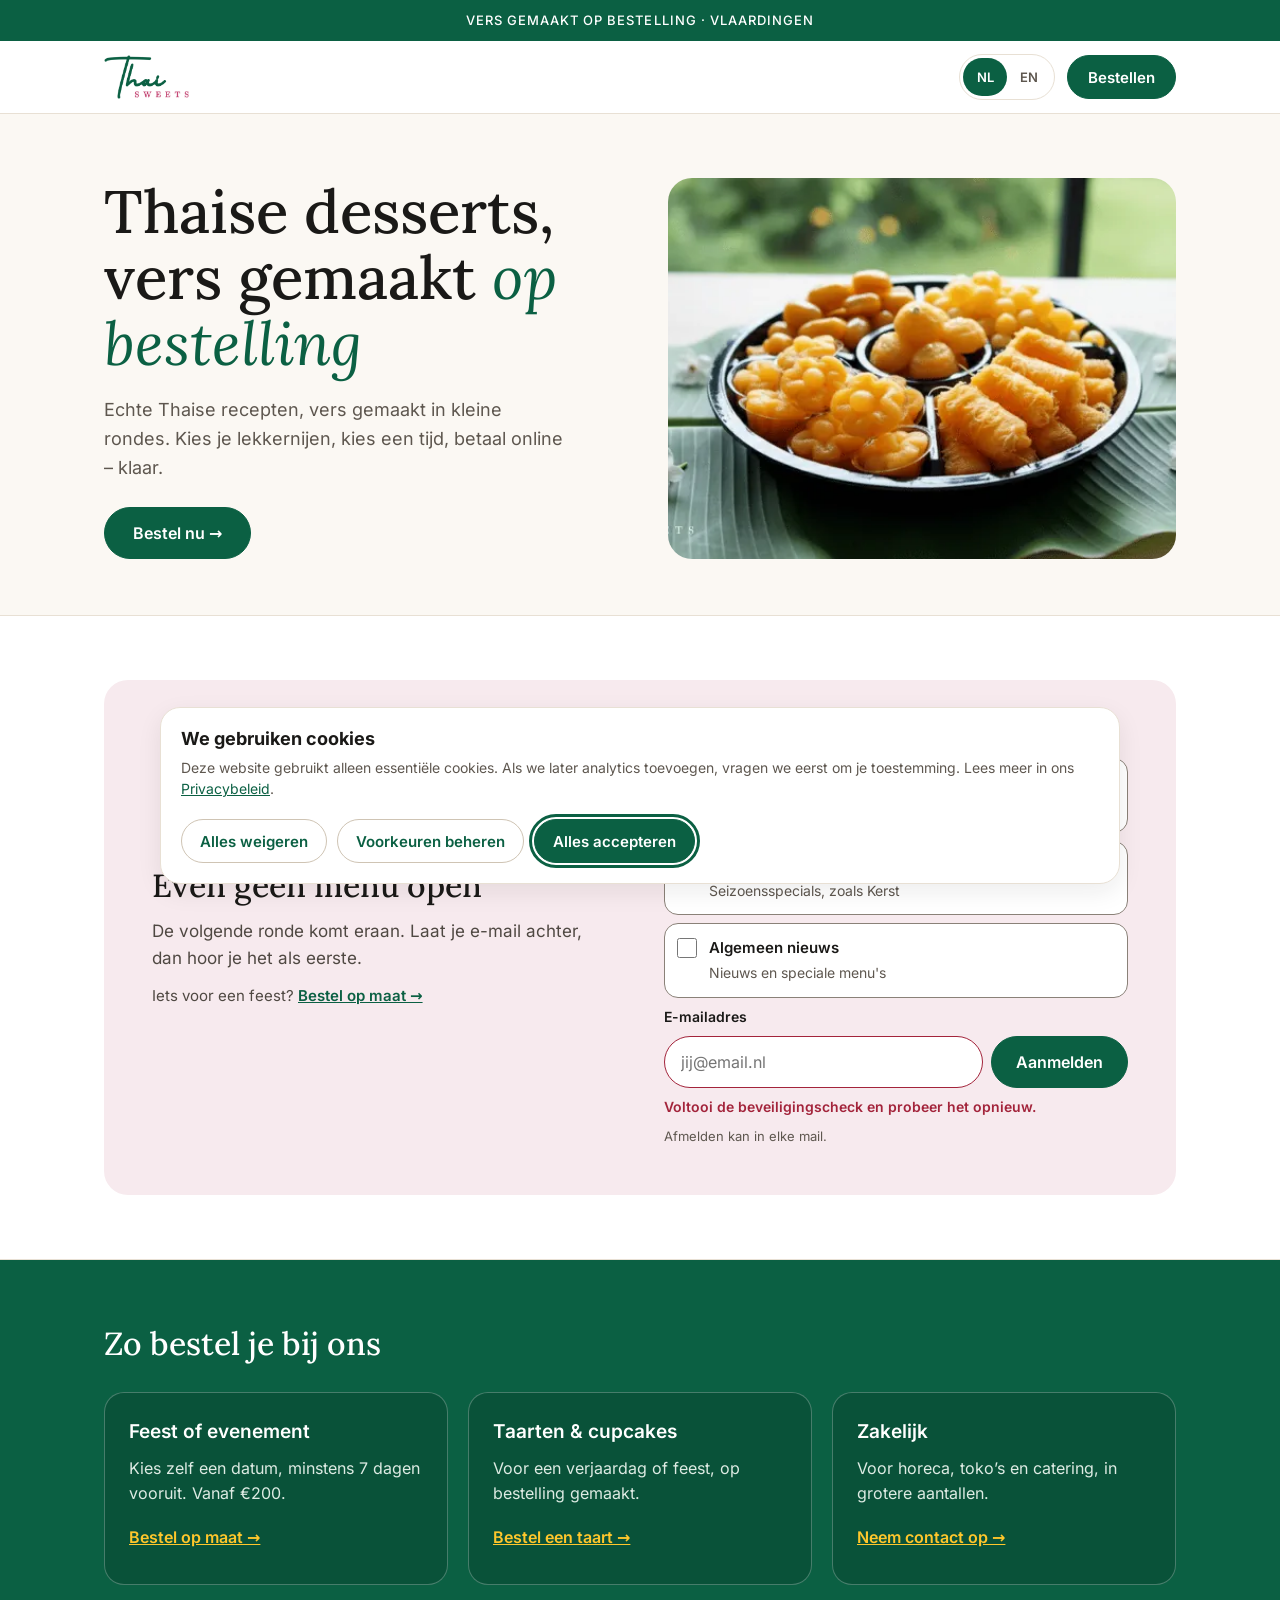
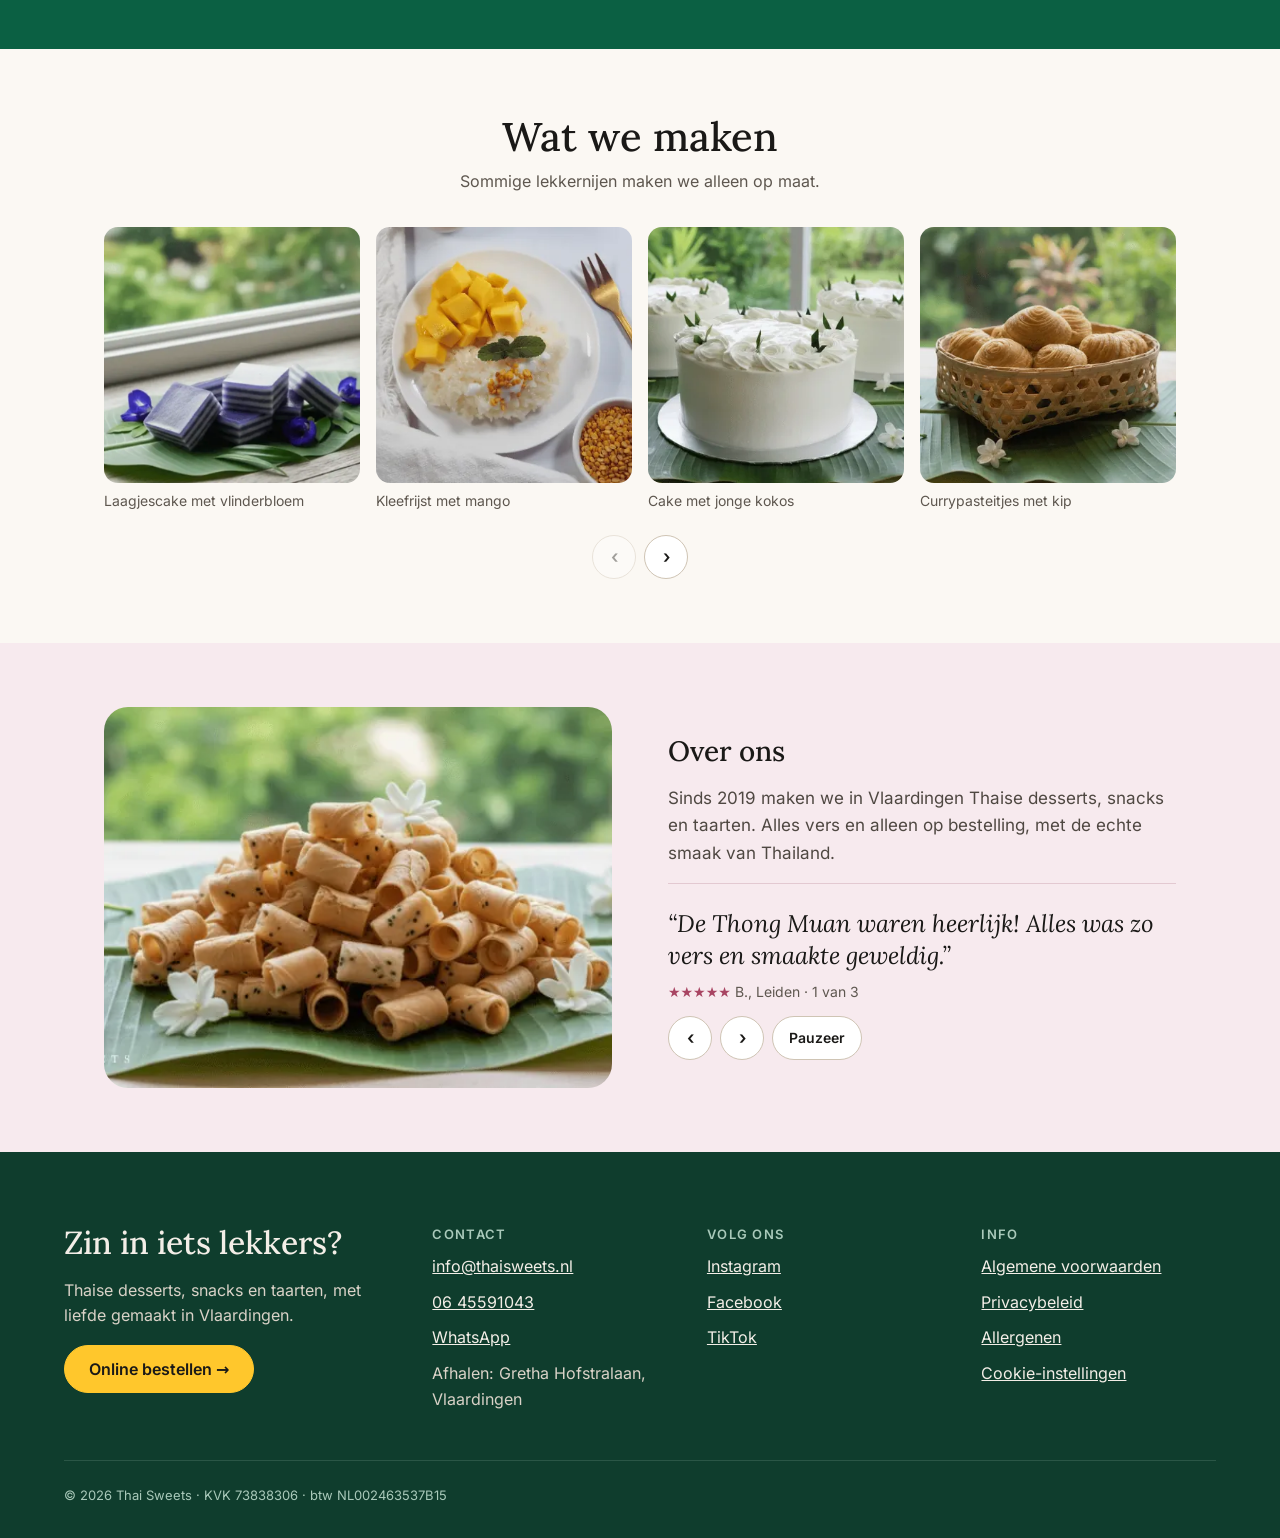
==== index.html @ 3b3cb69f "Notify sign-up per menu type: three checkboxes in dialog and empty box, send "types" Dialog title "W" ====
<!DOCTYPE html>
<html lang="nl">
<head>
  <meta charset="utf-8">
  <meta name="viewport" content="width=device-width, initial-scale=1">
  <title>Thai Sweets | Thaise desserts vers op bestelling in Vlaardingen</title>
  <meta name="description" content="Echte Thaise desserts, snacks en taarten, vers gemaakt in kleine rondes in Vlaardingen. Kies je lekkernijen, kies een tijd en betaal online.">
  <meta name="color-scheme" content="light">
  <link rel="canonical" href="https://www.thaisweets.nl/">
  <meta property="og:title" content="Thai Sweets | Thaise desserts vers op bestelling in Vlaardingen">
  <meta property="og:description" content="Echte Thaise desserts, snacks en taarten, vers gemaakt in kleine rondes in Vlaardingen. Kies je lekkernijen, kies een tijd en betaal online.">
  <meta property="og:image" content="https://www.thaisweets.nl/images/menu/golden-auspicious-set.webp">
  <meta property="og:type" content="website">
  <meta property="og:url" content="https://www.thaisweets.nl/">
  <link rel="icon" href="favicon.ico?v=6" sizes="any">
  <link rel="icon" href="favicon-16.png?v=6" type="image/png" sizes="16x16">
  <link rel="icon" href="favicon-32.png?v=6" type="image/png" sizes="32x32">
  <link rel="icon" href="favicon-48.png?v=6" type="image/png" sizes="48x48">
  <link rel="apple-touch-icon" href="apple-touch-icon.png?v=6" sizes="180x180">
  <meta name="theme-color" content="#FFFFFF">
  <link rel="preload" as="image" href="images/menu/golden-auspicious-set-360.webp" imagesrcset="images/menu/golden-auspicious-set-360.webp 360w, images/menu/golden-auspicious-set-480.webp 480w, images/menu/golden-auspicious-set.webp 640w" imagesizes="(max-width: 860px) 100vw, 536px" fetchpriority="high">
  <link rel="preload" as="font" href="fonts/Lora-normal-latin.woff2" type="font/woff2" crossorigin>
  <link rel="preload" as="font" href="fonts/Inter-latin.woff2" type="font/woff2" crossorigin>
  <link rel="stylesheet" href="css/fonts.css">
  <link rel="stylesheet" href="css/home.css">
  <script>
    (function () {
      document.documentElement.classList.add('js');
      try {
        var L = localStorage.getItem('thaisweets_lang');
        document.documentElement.lang = (L === 'nl' || L === 'en') ? L : 'nl';
      } catch (e0) { document.documentElement.lang = 'nl'; }
    })();
  </script>
</head>
<body data-page="home">
  <a class="skip-link" href="#main" data-i18n="a11y.skip">Naar de inhoud</a>

  <!-- News bar: automatic from the rounds API (js/open-menus.js); fallback text = home2.news in js/i18n/home.js -->
  <div class="news" role="region" aria-label="Nieuws" data-i18n="home2.newsLabel" data-i18n-attr="aria-label"><span data-news>Vers gemaakt op bestelling · Vlaardingen</span></div>

  <header class="site-header">
    <div class="site-header__inner">
      <a class="logo" href="#top" aria-label="Thai Sweets, naar boven" data-i18n="home2.homeLabel" data-i18n-attr="aria-label">
        <img src="images/logo/logo-horizontal.png" width="1086" height="559" alt="Thai Sweets">
      </a>
      <div class="header-actions">
        <div class="lang-switch" role="group" aria-label="Taal">
          <button type="button" data-lang="nl" aria-label="NL, Nederlands" aria-pressed="true">NL</button>
          <button type="button" data-lang="en" aria-label="EN, English" aria-pressed="false">EN</button>
        </div>
        <a class="btn btn--sm" href="https://order.thaisweets.nl/nl" data-order-path="/" data-i18n="home2.order">Bestellen</a>
      </div>
    </div>
  </header>

  <main id="main">
    <section id="top" class="hero-wrap">
      <div class="hero">
        <div class="hero__text">
          <h1 data-i18n="home2.heroTitle" data-i18n-attr="html">Thaise desserts, vers gemaakt <span class="accent">op bestelling</span></h1>
          <p data-i18n="home2.heroText">Echte Thaise recepten, vers gemaakt in kleine rondes. Kies je lekkernijen, kies een tijd, betaal online – klaar.</p>
          <a class="btn" href="https://order.thaisweets.nl/nl" data-order-path="/" data-i18n="home2.heroCta">Bestel nu →</a>
        </div>
        <img class="hero__img" src="images/menu/golden-auspicious-set.webp" srcset="images/menu/golden-auspicious-set-360.webp 360w, images/menu/golden-auspicious-set-480.webp 480w, images/menu/golden-auspicious-set.webp 640w" sizes="(max-width: 860px) 100vw, 536px" width="640" height="360" fetchpriority="high" alt="Gouden geluksset met vijf Thaise desserts" data-i18n="home2.heroAlt" data-i18n-attr="alt">
      </div>
    </section>

    <section id="bestellen" class="section rounds" aria-labelledby="open-title">
      <h2 class="section-title" id="open-title" data-i18n="home2.openTitle">Nu te bestellen</h2>
      <div class="rounds-grid" data-open-menus-grid aria-busy="true"></div>
      <p class="visually-hidden" role="status" aria-live="polite" data-notify-live></p>
      <p class="visually-hidden" role="status" data-open-menus-status></p>
    </section>

    <section class="section band--green" aria-labelledby="ways-title">
      <div style="max-width:1120px;margin:0 auto">
        <h2 class="section-title" id="ways-title" data-i18n="home2.waysTitle">Zo bestel je bij ons</h2>
        <div class="ways">
          <div class="way">
            <h3 data-i18n="home2.way1Title">Feest of evenement</h3>
            <p data-i18n="home2.way1Text">Kies zelf een datum, minstens 7 dagen vooruit. Vanaf €200.</p>
            <a href="https://order.thaisweets.nl/nl" data-order-path="/" data-i18n="home2.way1Cta">Bestel op maat →</a>
          </div>
          <div class="way">
            <h3 data-i18n="home2.way2Title">Taarten &amp; cupcakes</h3>
            <p data-i18n="home2.way2Text">Voor een verjaardag of feest, op bestelling gemaakt.</p>
            <a href="https://order.thaisweets.nl/nl" data-order-path="/" data-i18n="home2.way2Cta">Bestel een taart →</a>
          </div>
          <div class="way">
            <h3 data-i18n="home2.way3Title">Zakelijk</h3>
            <p data-i18n="home2.way3Text">Voor horeca, toko’s en catering, in grotere aantallen.</p>
            <a href="mailto:info@thaisweets.nl?subject=Zakelijk" data-i18n="home2.way3Mail" data-i18n-attr="href"><span data-i18n="home2.way3Cta">Neem contact op →</span></a>
          </div>
        </div>
      </div>
    </section>

    <section class="section">
      <h2 class="gallery-title" id="gallery-title" data-i18n="home2.galleryTitle">Wat we maken</h2>
      <p class="gallery-lead" data-i18n="home2.galleryText">Sommige lekkernijen maken we alleen op maat.</p>
      <div class="carousel" data-carousel>
        <div class="carousel__track" data-carousel-track role="region" tabindex="0" aria-label="Wat we maken" data-i18n="home2.galleryTitle" data-i18n-attr="aria-label">
          <figure class="carousel__item">
            <img src="images/menu/butterfly-pea-layer-cake-sq.webp" width="640" height="640" loading="lazy" decoding="async" alt="">
            <figcaption data-i18n="home2.gal1">Laagjescake met vlinderbloem</figcaption>
          </figure>
          <figure class="carousel__item">
            <img src="images/menu/mango-sticky-rice.webp" width="640" height="360" loading="lazy" decoding="async" alt="">
            <figcaption data-i18n="home2.gal2">Kleefrijst met mango</figcaption>
          </figure>
          <figure class="carousel__item">
            <img src="images/menu/young-coconut-cake.webp" width="640" height="360" loading="lazy" decoding="async" alt="">
            <figcaption data-i18n="home2.gal3">Cake met jonge kokos</figcaption>
          </figure>
          <figure class="carousel__item">
            <img src="images/menu/curry-puffs.webp" width="640" height="360" loading="lazy" decoding="async" alt="">
            <figcaption data-i18n="home2.gal4">Currypasteitjes met kip</figcaption>
          </figure>
          <figure class="carousel__item">
            <img src="images/menu/rose-cupcakes.webp" width="640" height="360" loading="lazy" decoding="async" alt="">
            <figcaption data-i18n="home2.gal5">Rozencupcakes</figcaption>
          </figure>
          <figure class="carousel__item">
            <img src="images/menu/tong-muan.webp" width="640" height="360" loading="lazy" decoding="async" alt="">
            <figcaption data-i18n="home2.gal6">Tong Muan-rolletjes</figcaption>
          </figure>
          <figure class="carousel__item">
            <img src="images/menu/golden-auspicious-set.webp" width="640" height="360" loading="lazy" decoding="async" alt="">
            <figcaption data-i18n="home2.gal7">Gouden geluksset</figcaption>
          </figure>
          <figure class="carousel__item">
            <img src="images/menu/luk-chup.webp" width="640" height="360" loading="lazy" decoding="async" alt="">
            <figcaption data-i18n="home2.gal8">Luk Chup (vruchtjes van mungboon)</figcaption>
          </figure>
          <figure class="carousel__item">
            <img src="images/menu/khanom-pia-sq.webp" width="640" height="640" loading="lazy" decoding="async" alt="">
            <figcaption data-i18n="home2.gal9">Khanom Pia (gebakjes)</figcaption>
          </figure>
          <figure class="carousel__item">
            <img src="images/menu/foi-tong.webp" width="640" height="360" loading="lazy" decoding="async" alt="">
            <figcaption data-i18n="home2.gal10">Foi Tong</figcaption>
          </figure>
          <figure class="carousel__item">
            <img src="images/menu/tong-yib.webp" width="640" height="360" loading="lazy" decoding="async" alt="">
            <figcaption data-i18n="home2.gal11">Tong Yib</figcaption>
          </figure>
          <figure class="carousel__item">
            <img src="images/menu/pan-klib.webp" width="640" height="360" loading="lazy" decoding="async" alt="">
            <figcaption data-i18n="home2.gal22">Gefrituurde halvemaantjes</figcaption>
          </figure>
          <figure class="carousel__item">
            <img src="images/menu/pandan-layer-cake.webp" width="640" height="360" loading="lazy" decoding="async" alt="">
            <figcaption data-i18n="home2.gal12">Pandan-laagjescake</figcaption>
          </figure>
          <figure class="carousel__item">
            <img src="images/menu/khanom-krok.webp" width="640" height="360" loading="lazy" decoding="async" alt="">
            <figcaption data-i18n="home2.gal13">Khanom Krok (kokospannenkoekjes)</figcaption>
          </figure>
          <figure class="carousel__item">
            <img src="images/menu/khanom-tuay.webp" width="640" height="360" loading="lazy" decoding="async" alt="">
            <figcaption data-i18n="home2.gal14">Khanom Tuay (kokosmelkkopjes)</figcaption>
          </figure>
          <figure class="carousel__item">
            <img src="images/menu/khanom-bueng.webp" width="640" height="360" loading="lazy" decoding="async" alt="">
            <figcaption data-i18n="home2.gal15">Khanom Bueng (mini Thaise crêpes)</figcaption>
          </figure>
          <figure class="carousel__item">
            <img src="images/menu/taro-pudding.webp" width="640" height="360" loading="lazy" decoding="async" alt="">
            <figcaption data-i18n="home2.gal16">Taropudding met kokosroom</figcaption>
          </figure>
          <figure class="carousel__item">
            <img src="images/menu/alua-flower.webp" width="640" height="360" loading="lazy" decoding="async" alt="">
            <figcaption data-i18n="home2.gal17">Alua</figcaption>
          </figure>
          <figure class="carousel__item">
            <img src="images/menu/bouquet-cupcakes.webp" width="640" height="360" loading="lazy" decoding="async" alt="">
            <figcaption data-i18n="home2.gal18">Cupcakeboeket</figcaption>
          </figure>
          <figure class="carousel__item">
            <img src="images/menu/mini-donut-cakes.webp" width="640" height="360" loading="lazy" decoding="async" alt="">
            <figcaption data-i18n="home2.gal19">Mini-donutcakes</figcaption>
          </figure>
          <figure class="carousel__item">
            <img src="images/menu/glass-noodle-sausage.webp" width="640" height="360" loading="lazy" decoding="async" alt="">
            <figcaption data-i18n="home2.gal20">Worst met glasnoedels</figcaption>
          </figure>
          <figure class="carousel__item">
            <img src="images/menu/flower-bird-dumplings.webp" width="640" height="360" loading="lazy" decoding="async" alt="">
            <figcaption data-i18n="home2.gal21">Gestoomde bloem- en vogeldumplings</figcaption>
          </figure>
        </div>
        <div class="carousel__controls">
          <button type="button" data-carousel-prev aria-label="Vorige foto's" data-i18n="home2.galPrev" data-i18n-attr="aria-label" disabled>‹</button>
          <button type="button" data-carousel-next aria-label="Volgende foto's" data-i18n="home2.galNext" data-i18n-attr="aria-label">›</button>
        </div>
      </div>
    </section>

    <section id="over-ons" class="section band--pink" aria-labelledby="about-title">
      <div class="about">
        <img class="about__img" src="images/menu/tong-muan.webp" width="640" height="360" loading="lazy" decoding="async" alt="Knapperige Tong Muan-rolletjes" data-i18n="home2.aboutAlt" data-i18n-attr="alt">
        <div class="about__text">
          <h2 id="about-title" data-i18n="home2.aboutTitle">Over ons</h2>
          <p data-i18n="home2.aboutText">Sinds 2019 maken we in Vlaardingen Thaise desserts, snacks en taarten. Alles vers en alleen op bestelling, met de echte smaak van Thailand.</p>
          <figure class="reviews" aria-roledescription="carrousel" aria-label="Reviews van klanten" data-reviews>
            <div class="reviews__live" aria-live="off" data-reviews-live>
              <blockquote data-reviews-text>“De Thong Muan waren heerlijk! Alles was zo vers en smaakte geweldig.”</blockquote>
              <figcaption><span class="stars" role="img" aria-label="5 van de 5 sterren">★★★★★</span> <span data-reviews-name>B., Leiden</span> · <span data-reviews-pos>1 van 3</span></figcaption>
            </div>
            <div class="reviews__controls">
              <button type="button" data-reviews-prev aria-label="Vorige review">‹</button>
              <button type="button" data-reviews-next aria-label="Volgende review">›</button>
              <button type="button" class="reviews__toggle" data-reviews-toggle aria-pressed="false">Pauzeer</button>
            </div>
          </figure>
        </div>
      </div>
    </section>
  </main>

  <footer id="contact" class="site-footer">
    <div class="site-footer__inner">
      <div class="foot">
        <div class="foot__col foot__col--lead">
          <h2 data-i18n="home2.footTitle">Zin in iets lekkers?</h2>
          <p data-i18n="home2.footText">Thaise desserts, snacks en taarten, met liefde gemaakt in Vlaardingen.</p>
          <a class="btn btn--gold" href="https://order.thaisweets.nl/nl" data-order-path="/" data-i18n="home2.footCta">Online bestellen →</a>
        </div>
        <div class="foot__col">
          <h3 data-i18n="home2.contact">Contact</h3>
          <a href="mailto:info@thaisweets.nl">info@thaisweets.nl</a>
          <a href="tel:+31645591043">06 45591043</a>
          <a href="https://wa.me/31645591043" rel="noopener noreferrer" target="_blank">WhatsApp</a>
          <span data-i18n="home2.pickup">Afhalen: Gretha Hofstralaan, Vlaardingen</span>
        </div>
        <div class="foot__col">
          <h3 data-i18n="home2.follow">Volg ons</h3>
          <a href="https://www.instagram.com/thaisweetsnl/" rel="noopener noreferrer" target="_blank">Instagram</a>
          <a href="https://www.facebook.com/thaisweetsnl" rel="noopener noreferrer" target="_blank">Facebook</a>
          <a href="https://www.tiktok.com/@thaisweetsnl" rel="noopener noreferrer" target="_blank">TikTok</a>
        </div>
        <div class="foot__col">
          <h3 data-i18n="home2.info">Info</h3>
          <a href="https://order.thaisweets.nl/nl/legal#terms" data-legal="terms" rel="noopener noreferrer" target="_blank" data-i18n="home2.terms">Algemene voorwaarden</a>
          <a href="https://order.thaisweets.nl/nl/legal#privacy" data-legal="privacy" rel="noopener noreferrer" target="_blank" data-i18n="home2.privacy">Privacybeleid</a>
          <a href="https://order.thaisweets.nl/nl/legal#allergens" data-legal="allergens" rel="noopener noreferrer" target="_blank" data-i18n="home2.allergens">Allergenen</a>
          <a href="#cookie-settings" data-cookie-settings data-i18n="home2.cookies">Cookie-instellingen</a>
        </div>
      </div>
      <p class="foot-legal" data-i18n="home2.copy">© 2026 Thai Sweets · KVK 73838306 · btw NL002463537B15</p>
    </div>
  </footer>

  <dialog id="notify-dialog" class="notify-dialog" aria-labelledby="notify-title" aria-describedby="notify-desc">
    <div class="notify-dialog__head">
      <div class="notify-dialog__intro">
        <h2 id="notify-title"></h2>
        <p id="notify-desc"></p>
      </div>
      <button type="button" class="notify-dialog__close" data-notify-close aria-label="Sluiten" data-i18n="home2.dlgClose" data-i18n-attr="aria-label">
        <svg aria-hidden="true" width="18" height="18" viewBox="0 0 24 24" fill="none" stroke="currentColor" stroke-width="2" stroke-linecap="round"><path d="M18 6 6 18M6 6l12 12"></path></svg>
      </button>
    </div>
    <form id="notify-dialog-form" class="notify-form" novalidate>
      <fieldset class="notify-types" data-notify-types>
        <legend class="visually-hidden" data-i18n="home2.typesLegend">Waar wil je een mail over?</legend>
        <div class="notify-types__list" data-notify-types-list></div>
      </fieldset>
      <p id="notify-dialog-types-error" class="notify-error" role="alert" data-notify-types-error hidden></p>
      <label for="notify-dialog-email" data-i18n="home2.emailLabel">E-mailadres</label>
      <input id="notify-dialog-email" class="notify-input notify-input--dialog" type="email" name="email" autocomplete="email" autofocus required data-notify-email aria-describedby="notify-dialog-error">
      <p id="notify-dialog-error" class="notify-error" role="alert" data-notify-error hidden></p>
      <div class="notify-turnstile" data-notify-widget></div>
      <p class="notify-status" role="status" data-notify-status hidden></p>
      <button type="submit" class="btn notify-submit" data-i18n="home2.notifyButton">Aanmelden</button>
    </form>
    <p class="notify-dialog__foot"><span data-i18n="home2.unsub">Afmelden kan in elke mail.</span> <a href="https://order.thaisweets.nl/nl/legal#privacy" data-legal="privacy" rel="noopener noreferrer" target="_blank" data-i18n="home2.privacyShort">Privacy</a></p>
  </dialog>

  <div id="cookie-consent-banner" class="hidden" role="dialog" aria-labelledby="cookie-consent-title" aria-describedby="cookie-consent-description" aria-hidden="true">
    <div class="cookie-banner__inner">
      <div>
        <h2 id="cookie-consent-title" data-i18n="cookies.title">We gebruiken cookies</h2>
        <p id="cookie-consent-description"><span data-i18n="cookies.bodyBanner">Deze website gebruikt alleen essentiële cookies. Als we later analytics toevoegen, vragen we eerst om je toestemming. Lees meer in ons </span><a href="https://order.thaisweets.nl/nl/legal#privacy" data-legal="privacy" rel="noopener noreferrer" target="_blank" data-i18n="footer.privacy">Privacybeleid</a>.</p>
      </div>
      <div class="cookie-banner__actions">
        <button type="button" id="reject-cookies" class="btn btn--secondary" aria-label="Alles weigeren" data-i18n="cookies.reject" data-i18n-attr="text,aria-label">Alles weigeren</button>
        <button type="button" id="manage-cookies" class="btn btn--secondary" aria-label="Voorkeuren beheren" data-i18n="cookies.manage" data-i18n-attr="text,aria-label">Voorkeuren beheren</button>
        <button type="button" id="accept-cookies" class="btn btn--primary" aria-label="Alles accepteren" data-i18n="cookies.accept" data-i18n-attr="text,aria-label">Alles accepteren</button>
      </div>
    </div>
  </div>
  
  <div id="cookie-preferences-modal" class="hidden" role="dialog" aria-modal="true" aria-labelledby="preferences-modal-title" aria-hidden="true">
    <div class="cookie-modal">
      <div class="cookie-modal__head">
        <h2 id="preferences-modal-title" data-i18n="cookies.prefsTitle">Cookievoorkeuren</h2>
        <button type="button" id="close-preferences-modal" class="icon-btn" aria-label="Voorkeuren sluiten" data-i18n="cookies.close" data-i18n-attr="aria-label" style="border-color:rgba(255,255,255,.35);color:#fff;background:transparent">&times;</button>
      </div>
      <div class="cookie-modal__body">
        <p data-i18n="cookies.prefsIntro">We gebruiken cookies om je ervaring op onze website te verbeteren. Hieronder kun je per soort cookie je voorkeur instellen.</p>
        <div class="cookie-pref">
          <div>
            <h3 data-i18n="cookies.essentialTitle">Noodzakelijke cookies</h3>
            <p data-i18n="cookies.essentialBody">Deze cookies zijn nodig om de website te laten werken en kunnen niet worden uitgezet.</p>
          </div>
          <span class="pref-always" data-i18n="cookies.alwaysOn">Altijd aan</span>
        </div>
        <div class="cookie-pref">
          <div>
            <h3 data-i18n="cookies.analyticsTitle">Analytische cookies</h3>
            <p data-i18n="cookies.analyticsBody">Deze cookies helpen ons te begrijpen hoe bezoekers onze website gebruiken, door anoniem informatie te verzamelen en te rapporteren.</p>
          </div>
          <label class="checkbox-label"><span class="visually-hidden" data-i18n="cookies.analyticsTitle">Analytische cookies</span><input type="checkbox" id="pref-analytics" class="checkbox-input"></label>
        </div>
        <div class="cookie-pref">
          <div>
            <h3 data-i18n="cookies.adsTitle">Advertentiecookies</h3>
            <p data-i18n="cookies.adsBody">Deze cookies worden gebruikt om advertenties te tonen die passen bij jou en je interesses.</p>
          </div>
          <label class="checkbox-label"><span class="visually-hidden" data-i18n="cookies.adsTitle">Advertentiecookies</span><input type="checkbox" id="pref-advertising" class="checkbox-input"></label>
        </div>
        <div class="cookie-pref">
          <div>
            <h3 data-i18n="cookies.functionalTitle">Functionele cookies</h3>
            <p data-i18n="cookies.functionalBody">Deze cookies maken extra functies mogelijk, zoals video’s en livechat.</p>
          </div>
          <label class="checkbox-label"><span class="visually-hidden" data-i18n="cookies.functionalTitle">Functionele cookies</span><input type="checkbox" id="pref-functional" class="checkbox-input"></label>
        </div>
        <div class="cookie-pref">
          <div>
            <h3 data-i18n="cookies.personalTitle">Personalisatiecookies</h3>
            <p data-i18n="cookies.personalBody">Deze cookies worden gebruikt om inhoud en advertenties af te stemmen op je voorkeuren en gedrag.</p>
          </div>
          <label class="checkbox-label"><span class="visually-hidden" data-i18n="cookies.personalTitle">Personalisatiecookies</span><input type="checkbox" id="pref-personalization" class="checkbox-input"></label>
        </div>
        <div class="cookie-modal__actions">
          <button type="button" id="save-preferences" class="btn btn--primary" data-i18n="cookies.save">Voorkeuren opslaan</button>
          <button type="button" class="btn btn--gold" onclick="CookieConsent.accept()" data-i18n="cookies.acceptAll">Alles accepteren</button>
        </div>
        <p class="form-hint" style="text-align:center"><span data-i18n="cookies.moreInfoPrefix">Meer informatie vind je in ons </span><a href="https://order.thaisweets.nl/nl/legal#privacy" data-legal="privacy" rel="noopener noreferrer" target="_blank" data-i18n="footer.privacy">Privacybeleid</a>.</p>
      </div>
    </div>
  </div>
  <script type="application/ld+json">
  {
    "@context": "https://schema.org",
    "@type": "Bakery",
    "name": "Thai Sweets",
    "url": "https://www.thaisweets.nl/",
    "email": "info@thaisweets.nl",
    "telephone": "+31645591043",
    "address": {
      "@type": "PostalAddress",
      "streetAddress": "Gretha Hofstralaan",
      "addressLocality": "Vlaardingen",
      "addressCountry": "NL"
    },
    "sameAs": [
      "https://www.instagram.com/thaisweetsnl/",
      "https://www.facebook.com/thaisweetsnl",
      "https://www.tiktok.com/@thaisweetsnl"
    ]
  }
  </script>
  <script src="js/i18n/nl.js" defer></script>
  <script src="js/i18n/en.js" defer></script>
  <script src="js/i18n/home.js" defer></script>
  <script src="js/i18n.js" defer></script>
  <script src="js/home.js" defer></script>
  <script src="js/open-menus.js" defer></script>
  <script src="js/notify.js" defer></script>
  <script src="js/cookie-consent.js" defer></script>
</body>
</html>
---- css/fonts.css ----
/* Self-hosted latin/thai subsets — variable files, used weights only, font-display: swap */

@font-face {
  font-family: 'Inter';
  font-style: normal;
  font-weight: 400 700;
  font-display: swap;
  src: url(../fonts/Inter-latin.woff2) format('woff2');
  unicode-range: U+0000-00FF, U+0131, U+0152-0153, U+02BB-02BC, U+02C6, U+02DA, U+02DC, U+0304, U+0308, U+0329, U+2000-206F, U+20AC, U+2122, U+2191, U+2193, U+2212, U+2215, U+FEFF, U+FFFD;
}

@font-face {
  font-family: 'Lora';
  font-style: italic;
  font-weight: 400;
  font-display: swap;
  src: url(../fonts/Lora-italic-latin.woff2) format('woff2');
  unicode-range: U+0000-00FF, U+0131, U+0152-0153, U+02BB-02BC, U+02C6, U+02DA, U+02DC, U+0304, U+0308, U+0329, U+2000-206F, U+20AC, U+2122, U+2191, U+2193, U+2212, U+2215, U+FEFF, U+FFFD;
}

@font-face {
  font-family: 'Lora';
  font-style: normal;
  font-weight: 500 600;
  font-display: swap;
  src: url(../fonts/Lora-normal-latin.woff2) format('woff2');
  unicode-range: U+0000-00FF, U+0131, U+0152-0153, U+02BB-02BC, U+02C6, U+02DA, U+02DC, U+0304, U+0308, U+0329, U+2000-206F, U+20AC, U+2122, U+2191, U+2193, U+2212, U+2215, U+FEFF, U+FFFD;
}

@font-face {
  font-family: 'Noto Serif Thai';
  font-style: normal;
  font-weight: 500 600;
  font-display: swap;
  src: url(../fonts/Noto-Serif-Thai-thai.woff2) format('woff2');
  unicode-range: U+02D7, U+0303, U+0331, U+0E01-0E5B, U+200C-200D, U+25CC;
}
---- css/home.css ----
/* Thai Sweets, short home page. Light theme only. Layout, colours and spacing from docs/design-approved. */

:root {
  --bg: #fbf8f3;
  --surface: #fff;
  --band: #f4eee5;
  --ink: #1a1917;
  --muted: #5e574f;
  --line: #e8e0d4;
  --line-strong: #cfc4b4;
  --green: #0b6043;
  --green-hover: #094f37;
  --green-text: #0b6043;
  --pink: #a84462;
  --gold: #ffc72c;
  --shadow-soft: 0 8px 24px rgba(26, 25, 23, 0.08);
  --serif: Lora, Georgia, serif;
  --sans: Inter, system-ui, sans-serif;
  color-scheme: light;
}

*, *::before, *::after { box-sizing: border-box; }
html { scroll-behavior: smooth; scroll-padding-top: 88px; }
body { margin: 0; background: var(--bg); color: var(--ink); font: 400 16px/1.6 var(--sans); }
img { max-width: 100%; }
a { color: var(--green-text); }
a:hover { color: var(--green-hover); }
:focus-visible { outline: 3px solid var(--green); outline-offset: 2px; }
.band--green :focus-visible, .site-footer :focus-visible, .news :focus-visible { outline-color: var(--gold); }
h1, h2, h3, p { margin: 0; }

.visually-hidden {
  position: absolute !important; width: 1px; height: 1px; padding: 0; margin: -1px;
  overflow: hidden; clip: rect(0, 0, 0, 0); white-space: nowrap; border: 0;
}
.hidden { display: none !important; }
.skip-link {
  position: absolute; left: 16px; top: -100px; z-index: 10001; background: var(--green); color: #fff;
  padding: 12px 16px; border-radius: 999px; font-weight: 600;
}
.skip-link:focus { top: 16px; color: #fff; }

/* Buttons */
.btn {
  display: inline-flex; align-items: center; justify-content: center; gap: 6px; height: 52px; padding: 0 28px;
  border-radius: 999px; border: 1px solid var(--green); background: var(--green); color: #fff; text-decoration: none;
  font: 600 16px var(--sans); cursor: pointer;
}
.btn:hover { background: var(--green-hover); color: #fff; }
.btn--sm { height: 44px; padding: 0 20px; font-size: 15px; }
.btn--outline { background: #fff; color: var(--green); }
.btn--outline:hover { background: #eef5f1; color: var(--green-hover); }
.btn--gold { background: var(--gold); border-color: var(--gold); color: var(--ink); height: 48px; padding: 0 24px; }
.btn--gold:hover { background: #f0b81a; color: var(--ink); }
.btn[disabled] { opacity: 0.6; cursor: not-allowed; }

.section { padding: 64px max(24px, calc((100% - 1072px) / 2)); }
.section-title { font: 500 32px/1.25 var(--serif); }

/* News bar */
.news {
  background: var(--green); color: #fff; padding: 10px 24px; text-align: center; font-size: 13px; font-weight: 500;
  letter-spacing: 0.08em; text-transform: uppercase; min-height: 41px; display: flex; align-items: center; justify-content: center;
}
.news a { color: #fff; text-decoration: none; }
.news a:hover, .news a:focus-visible { text-decoration: underline; color: #fff; }
@media (max-width: 600px) { .news { min-height: 62px; } }

/* Header */
.site-header { position: sticky; top: 0; z-index: 10; background: #fff; border-bottom: 1px solid var(--line); }
.site-header__inner {
  max-width: 1120px; margin: 0 auto; padding: 0 24px; height: 72px; display: flex; align-items: center;
  justify-content: space-between; gap: 16px;
}
.logo { display: flex; align-items: center; }
.logo img { height: 44px; width: auto; display: block; }
.header-actions { display: flex; align-items: center; gap: 12px; }
.lang-switch { display: flex; border: 1px solid var(--line); border-radius: 999px; padding: 3px; }
.lang-switch button {
  min-width: 44px; height: 38px; border: 0; border-radius: 999px; background: transparent; color: var(--muted);
  font: 600 13px var(--sans); cursor: pointer;
}
.lang-switch button[aria-pressed="true"] { background: var(--green); color: #fff; }

/* Hero */
.hero-wrap { max-width: 1120px; margin: 0 auto; padding: 64px 24px 56px; }
.hero { display: grid; grid-template-columns: minmax(0, 1fr) minmax(0, 1fr); gap: 56px; align-items: center; }
.hero__text { display: flex; flex-direction: column; gap: 20px; align-items: flex-start; }
.hero h1 { font: 500 clamp(38px, 5vw, 60px)/1.1 var(--serif); }
.hero h1 .accent { font-style: italic; color: var(--green-text); }
.hero__text p { max-width: 460px; font-size: 18px; color: var(--muted); }
.hero__text .btn { margin-top: 4px; }
.hero__img { width: 100%; height: auto; aspect-ratio: 4 / 3; object-fit: cover; border-radius: 24px; display: block; }

/* Rounds */
.rounds { background: #fff; border-block: 1px solid var(--line); }
.rounds .section-title { margin-bottom: 16px; }
.rounds-grid { display: grid; grid-template-columns: repeat(auto-fit, minmax(min(360px, 100%), 1fr)); grid-auto-rows: 1fr; gap: 24px; }
.round-card {
  background: #fff; border: 1px solid var(--line); border-radius: 24px; overflow: hidden; display: flex;
  flex-direction: column;
}
.round-card__media { position: relative; background: var(--band); }
.round-card__media img { width: 100%; height: auto; aspect-ratio: 16 / 9; object-fit: cover; display: block; }
.round-card__media--fallback { display: flex; align-items: center; justify-content: center; aspect-ratio: 16 / 9; }
.round-card__media--fallback img { width: 160px; height: auto; aspect-ratio: auto; }
.status {
  position: absolute; top: 16px; left: 16px; display: inline-flex; align-items: center; gap: 6px; padding: 6px 12px;
  border-radius: 999px; background: var(--green); color: #fff; font-size: 13px; font-weight: 600;
}
.status .dot { width: 7px; height: 7px; border-radius: 50%; background: var(--gold); display: inline-block; }
.status--soon { background: #fbf1d3; color: #5a4300; }
.round-card__body { padding: 28px; display: flex; flex-direction: column; gap: 16px; flex: 1 1 auto; }
.round-card__head { display: flex; flex-direction: column; gap: 6px; }
.round-card__tag { font-size: 13px; font-weight: 600; color: var(--pink); }
.round-card h3 { font: 500 28px/1.2 var(--serif); }
.round-card__desc { color: var(--muted); }
.round-card__meta {
  margin: 0; display: grid; grid-template-columns: repeat(3, minmax(0, 1fr)); gap: 12px; padding: 16px 0;
  border-top: 1px solid var(--line); border-bottom: 1px solid var(--line);
}
.round-card__meta--two { grid-template-columns: repeat(2, minmax(0, 1fr)); }
.round-card__meta--one { grid-template-columns: minmax(0, 1fr); }
.round-card__meta dt { font-size: 12px; color: var(--muted); text-transform: uppercase; letter-spacing: 0.06em; }
.round-card__meta dd { margin: 2px 0 0; font-weight: 600; }
.round-card__body > .btn { margin-top: auto; }
.round-card__body > .btn svg { flex: none; }
.btn--done { background: #e3f0e9; border-color: #e3f0e9; color: #0b4a34; cursor: default; }
.btn--done:hover { background: #e3f0e9; color: #0b4a34; }

/* One round: one wide card, photo left, details right */
.rounds-grid--one { grid-template-columns: minmax(0, 1fr); }
.rounds-grid--one .round-card { display: grid; grid-template-columns: minmax(0, 1.1fr) minmax(0, 1fr); }
.rounds-grid--one .round-card__media { height: 100%; }
.rounds-grid--one .round-card__media img { height: 100%; min-height: 360px; aspect-ratio: auto; }
.rounds-grid--one .round-card__media--fallback { min-height: 360px; }
.rounds-grid--one .round-card__body { padding: 36px; gap: 18px; justify-content: center; }
.rounds-grid--one .round-card h3 { font-size: 32px; }
.rounds-grid--one .round-card__body > .btn { margin-top: 0; align-self: flex-start; padding: 0 28px; }

/* No rounds: soft pink box with the general signup */
.rounds-grid--empty { grid-template-columns: minmax(0, 1fr); }
.notify-empty {
  background: #f7eaee; border-radius: 24px; padding: 48px; display: grid; grid-template-columns: minmax(0, 1fr) minmax(0, 1fr);
  gap: 48px; align-items: center;
}
.notify-empty__text { display: flex; flex-direction: column; gap: 12px; }
.notify-empty h3 { font: 500 32px/1.2 var(--serif); }
.notify-empty__text p { color: #4f4842; font-size: 17px; }
.notify-empty__party { font-size: 15px !important; }
.notify-empty__party a { font-weight: 600; }

/* Notify forms (empty box and dialog) */
.notify-form { display: flex; flex-direction: column; gap: 8px; }
.notify-form label { font-size: 14px; font-weight: 600; }
.notify-form__row { display: flex; gap: 8px; }
.notify-input {
  flex: 1 1 auto; min-width: 0; height: 52px; padding: 0 16px; border: 1px solid #8a8178; border-radius: 999px;
  font: 400 16px var(--sans); color: var(--ink); background: #fff;
}
.notify-input--dialog { border: 2px solid var(--green); border-radius: 14px; }
.notify-input[aria-invalid="true"] { border-color: #a3243b; }
.notify-form__row .btn { flex: none; padding: 0 24px; }
.notify-types { border: 0; margin: 0; padding: 0; min-width: 0; display: flex; flex-direction: column; gap: 8px; }
.notify-types legend { padding: 0; margin-bottom: 8px; font-size: 14px; font-weight: 600; }
.notify-types__list { display: flex; flex-direction: column; gap: 8px; }
.notify-form label.notify-type {
  display: flex; align-items: flex-start; gap: 12px; min-height: 44px; padding: 12px; border: 1px solid #8a8178;
  border-radius: 14px; background: #fff; cursor: pointer; font-weight: 400;
}
.notify-type:has(input:checked) { border: 2px solid var(--green); padding: 11px; background: var(--band); }
.notify-type:has(input:focus-visible) { outline: 3px solid var(--ink); outline-offset: 2px; }
.notify-type input { flex: none; width: 20px; height: 20px; margin: 2px 0 0; accent-color: var(--green); }
.notify-type__text { display: flex; flex-direction: column; gap: 2px; }
.notify-type__title { font-size: 15px; font-weight: 600; }
.notify-type__hint { font-size: 14px; color: var(--muted); }
.notify-hint { font-size: 13px; color: var(--muted); }
.notify-turnstile:empty { display: none; }
.notify-turnstile { margin-top: 6px; }
.notify-status, .notify-error { margin: 0; font-size: 14px; }
.notify-status[data-status="ok"] { color: var(--green-text); font-weight: 600; }
.notify-status[data-status="pending"] { color: var(--muted); }
.notify-error { color: #a3243b; font-weight: 600; }

/* Dialog */
.notify-dialog {
  border: 0; border-radius: 24px; padding: 28px; width: min(440px, calc(100% - 32px)); max-height: calc(100% - 32px);
  overflow: auto; background: #fff; color: var(--ink); box-shadow: 0 24px 60px rgba(26, 25, 23, 0.18);
}
.notify-dialog::backdrop { background: rgba(26, 25, 23, 0.55); }
.notify-dialog[open] { display: flex; flex-direction: column; gap: 18px; }
.notify-dialog__head { display: flex; justify-content: space-between; align-items: flex-start; gap: 12px; }
.notify-dialog__intro { display: flex; flex-direction: column; gap: 4px; }
.notify-dialog h2 { font: 500 24px/1.25 var(--serif); }
.notify-dialog__intro p { color: var(--muted); font-size: 15px; }
.notify-dialog__close {
  flex: none; width: 44px; height: 44px; border-radius: 999px; border: 1px solid var(--line); background: #fff;
  color: var(--ink); display: inline-flex; align-items: center; justify-content: center; cursor: pointer;
}
.notify-dialog__close:hover { background: var(--band); }
.notify-dialog .notify-submit { margin-top: 8px; width: 100%; }
.notify-dialog__foot { font-size: 13px; color: var(--muted); }
body.dialog-open { overflow: hidden; }

/* Skeleton while loading (static, no shimmer) */
.round-card--skeleton .skeleton-block { aspect-ratio: 16 / 9; background: var(--band); }
.skeleton-line { display: block; height: 16px; border-radius: 8px; background: var(--band); }
.skeleton-line--title { height: 28px; width: 60%; }
.skeleton-line--badge { width: 30%; }
.skeleton-line--btn { height: 52px; border-radius: 999px; margin-top: 8px; }

/* Ways to order */
.band--green { background: var(--green); color: #fff; }
.band--green .section-title { margin-bottom: 28px; color: #fff; }
.ways { display: grid; grid-template-columns: repeat(3, minmax(0, 1fr)); gap: 20px; }
.way {
  background: rgba(0, 0, 0, 0.14); border: 1px solid rgba(255, 255, 255, 0.25); border-radius: 20px;
  padding: 24px; display: flex; flex-direction: column; gap: 8px;
}
.way h3 { font-size: 19px; font-weight: 600; color: #fff; }
.way p { color: #ddebe3; flex: 1; }
.way a { font-weight: 600; padding: 10px 0; color: var(--gold); }
.way a:hover { color: #fff; }

/* Gallery */
.gallery-title { font: 500 40px/1.2 var(--serif); text-align: center; margin-bottom: 8px; }
.gallery-lead { color: var(--muted); text-align: center; margin-bottom: 32px; }
.carousel__track {
  display: flex; gap: 16px; overflow-x: auto; scroll-snap-type: x mandatory; overscroll-behavior-x: contain;
  scrollbar-width: none; padding-bottom: 4px;
}
.carousel__track::-webkit-scrollbar { display: none; }
@media (prefers-reduced-motion: no-preference) { .carousel__track { scroll-behavior: smooth; } }
.carousel__item { margin: 0; flex: 0 0 calc((100% - 48px) / 4); scroll-snap-align: start; }
.carousel__item img { width: 100%; height: auto; aspect-ratio: 1; object-fit: cover; border-radius: 14px; display: block; }
.carousel__item figcaption { margin-top: 8px; font-size: 14px; line-height: 1.4; color: var(--muted); }
.carousel__controls { display: flex; justify-content: center; gap: 8px; margin-top: 20px; }
.carousel__controls button {
  width: 44px; height: 44px; border-radius: 999px; border: 1px solid var(--line-strong); background: #fff;
  color: var(--ink); font: 600 18px var(--sans); cursor: pointer;
}
.carousel__controls button:hover:not(:disabled) { background: var(--band); }
.carousel__controls button:disabled { opacity: 0.4; cursor: not-allowed; }

/* About + reviews */
.band--pink { background: #f7eaee; }
.about { display: grid; grid-template-columns: minmax(0, 1fr) minmax(0, 1fr); gap: 56px; align-items: center; }
.about__img { width: 100%; height: auto; aspect-ratio: 4 / 3; object-fit: cover; border-radius: 24px; display: block; }
.about__text { display: flex; flex-direction: column; gap: 16px; }
.about__text h2 { font: 500 28px/1.25 var(--serif); }
.about__text > p { font-size: 17px; color: #4f4842; }
.reviews { margin: 0; padding: 24px 0 0; border-top: 1px solid #e3c9d1; display: flex; flex-direction: column; gap: 12px; }
.reviews__live { min-height: 96px; }
.reviews blockquote { margin: 0; font: italic 400 24px/1.35 var(--serif); }
.reviews figcaption { margin-top: 8px; font-size: 14px; color: var(--muted); }
.stars { color: var(--pink); }
.reviews__controls { display: flex; gap: 8px; align-items: center; flex-wrap: wrap; }
.reviews__controls button {
  height: 44px; min-width: 44px; border-radius: 999px; border: 1px solid var(--line-strong); background: #fff;
  color: var(--ink); font: 600 18px var(--sans); cursor: pointer;
}
.reviews__controls button:hover { background: var(--band); }
.reviews__controls .reviews__toggle { padding: 0 16px; font-size: 14px; }

/* Footer */
.site-footer { background: #0f3d2d; color: #f3eee7; }
.site-footer__inner { max-width: 1200px; margin: 0 auto; padding: 72px 24px 32px; display: flex; flex-direction: column; gap: 48px; }
.foot { display: grid; grid-template-columns: minmax(0, 1.4fr) repeat(3, minmax(0, 1fr)); gap: 40px; }
.foot__col { display: flex; flex-direction: column; gap: 10px; }
.foot__col--lead { gap: 16px; }
.foot__col--lead h2 { font: 500 32px/1.2 var(--serif); }
.foot__col--lead p { color: #d9d2c7; max-width: 340px; }
.foot__col--lead .btn { align-self: flex-start; }
.foot h3 { font-size: 13px; letter-spacing: 0.1em; text-transform: uppercase; color: #a9c9ba; font-weight: 600; }
.site-footer a { color: #f3eee7; }
.site-footer a:hover { color: #fff; }
.site-footer .btn--gold, .site-footer .btn--gold:hover { color: var(--ink); }
.foot__col span { color: #d9d2c7; }
.foot-legal { padding-top: 24px; border-top: 1px solid #2a5646; font-size: 13px; color: #a9c9ba; }

/* 404 */
.notfound { max-width: 1120px; margin: 0 auto; padding: 96px 24px 120px; display: flex; flex-direction: column; gap: 20px; align-items: flex-start; }
body[data-page="notfound"] { display: flex; flex-direction: column; min-height: 100vh; }
body[data-page="notfound"] .notfound { flex: 1 0 auto; width: 100%; }
body[data-page="notfound"] .site-footer { margin-top: auto; }
.notfound__code { font-size: 13px; font-weight: 600; letter-spacing: 0.1em; color: var(--pink); }
.notfound h1 { font: 500 clamp(38px, 5vw, 60px)/1.1 var(--serif); }
.notfound__text { font-size: 18px; color: var(--muted); }

/* Cookie banner + preferences (behaviour in js/cookie-consent.js) */
.form-hint { font-size: 14px; color: var(--muted); }
.icon-btn {
  display: inline-flex; align-items: center; justify-content: center; width: 44px; height: 44px; border-radius: 999px;
  border: 1px solid var(--line-strong); background: #fff; color: var(--ink); font-size: 24px; cursor: pointer;
}
.btn--secondary { background: #fff; color: var(--green); border-color: var(--line-strong); height: 44px; padding: 0 18px; font-size: 15px; }
.btn--secondary:hover { background: var(--band); color: var(--green-hover); }
#cookie-consent-banner .btn--primary { height: 44px; padding: 0 18px; font-size: 15px; }
.cookie-modal .btn { height: 44px; padding: 0 20px; font-size: 15px; }
#cookie-consent-banner {
  position: fixed; left: 16px; right: 16px; bottom: 16px; z-index: 9999; background: var(--surface); color: var(--ink);
  border: 1px solid var(--line); border-radius: 20px; box-shadow: var(--shadow-soft); padding: 20px; max-width: 960px;
  margin-inline: auto;
}
#cookie-consent-banner h2 { font: 700 18px var(--sans); margin: 0 0 8px; }
#cookie-consent-banner p { margin: 0; color: var(--muted); font-size: 14px; line-height: 1.5; }
.cookie-banner__inner { display: flex; gap: 20px; align-items: center; justify-content: space-between; flex-wrap: wrap; }
.cookie-banner__actions { display: flex; flex-wrap: wrap; gap: 10px; }
#cookie-preferences-modal {
  position: fixed; inset: 0; z-index: 10000; background: rgba(0, 0, 0, 0.65); display: flex; align-items: center;
  justify-content: center; padding: 16px;
}
.cookie-modal {
  background: var(--surface); color: var(--ink); border-radius: 20px; width: min(640px, 100%); max-height: 90vh;
  overflow: auto; border: 1px solid var(--line);
}
.cookie-modal__head {
  position: sticky; top: 0; background: var(--green); color: #fff; padding: 18px 22px; display: flex;
  justify-content: space-between; align-items: center; border-radius: 20px 20px 0 0;
}
.cookie-modal__head h2 { color: #fff; font: 600 20px var(--sans); margin: 0; }
.cookie-modal__head .icon-btn { border-color: rgba(255, 255, 255, 0.35); color: #fff; background: transparent; }
.cookie-modal__body { padding: 22px; display: grid; gap: 14px; }
.cookie-pref {
  border: 1px solid var(--line); border-radius: 14px; padding: 16px; display: flex; justify-content: space-between;
  gap: 16px; align-items: start;
}
.cookie-pref h3 { font: 600 16px var(--sans); margin: 0 0 6px; }
.cookie-pref p { margin: 0; color: var(--muted); font-size: 14px; }
.cookie-pref input[type="checkbox"] { width: 22px; height: 22px; }
.pref-always { display: inline-flex; padding: 4px 10px; border-radius: 999px; background: var(--band); color: var(--green-text); font-size: 12px; font-weight: 700; }
.cookie-modal__actions { display: flex; flex-wrap: wrap; gap: 10px; margin-top: 8px; }

@media (max-width: 860px) {
  .rounds-grid--one .round-card { grid-template-columns: minmax(0, 1fr); }
  .rounds-grid--one .round-card__media img { height: auto; min-height: 0; aspect-ratio: 16 / 9; }
  .rounds-grid--one .round-card__media--fallback { min-height: 0; aspect-ratio: 16 / 9; }
  .rounds-grid--one .round-card__body { padding: 28px; justify-content: flex-start; }
  .rounds-grid--one .round-card h3 { font-size: 28px; }
  .rounds-grid--one .round-card__body > .btn { align-self: stretch; margin-top: auto; }
  .notify-empty { grid-template-columns: minmax(0, 1fr); padding: 28px; gap: 24px; }
  .notify-empty h3 { font-size: 28px; }
  .hero, .about, .ways { grid-template-columns: minmax(0, 1fr); gap: 24px; }
  .carousel__item { flex-basis: calc((100% - 32px) / 3); }
  .foot { grid-template-columns: minmax(0, 1fr) minmax(0, 1fr); }
  .foot__col--lead { grid-column: 1 / -1; }
  .hero-wrap { padding-top: 40px; }
  .gallery-title { font-size: 32px; }
}
@media (max-width: 600px) {
  .carousel__item { flex-basis: 78%; }
}
@media (max-width: 480px) {
  .notify-form__row { flex-direction: column; }
  .notify-form__row .btn { width: 100%; }
  .site-header__inner { padding: 0 16px; gap: 8px; }
  .header-actions { gap: 8px; }
  .logo img { height: 36px; }
  .btn--sm { padding: 0 14px; }
  .section { padding-block: 48px; }
  .round-card__body { padding: 22px; }
  .round-card__meta { grid-template-columns: minmax(0, 1fr); gap: 8px; }
  .reviews blockquote { font-size: 20px; }
}
@media (prefers-reduced-motion: reduce) {
  html { scroll-behavior: auto; }
  *, *::before, *::after { animation: none !important; transition: none !important; }
}
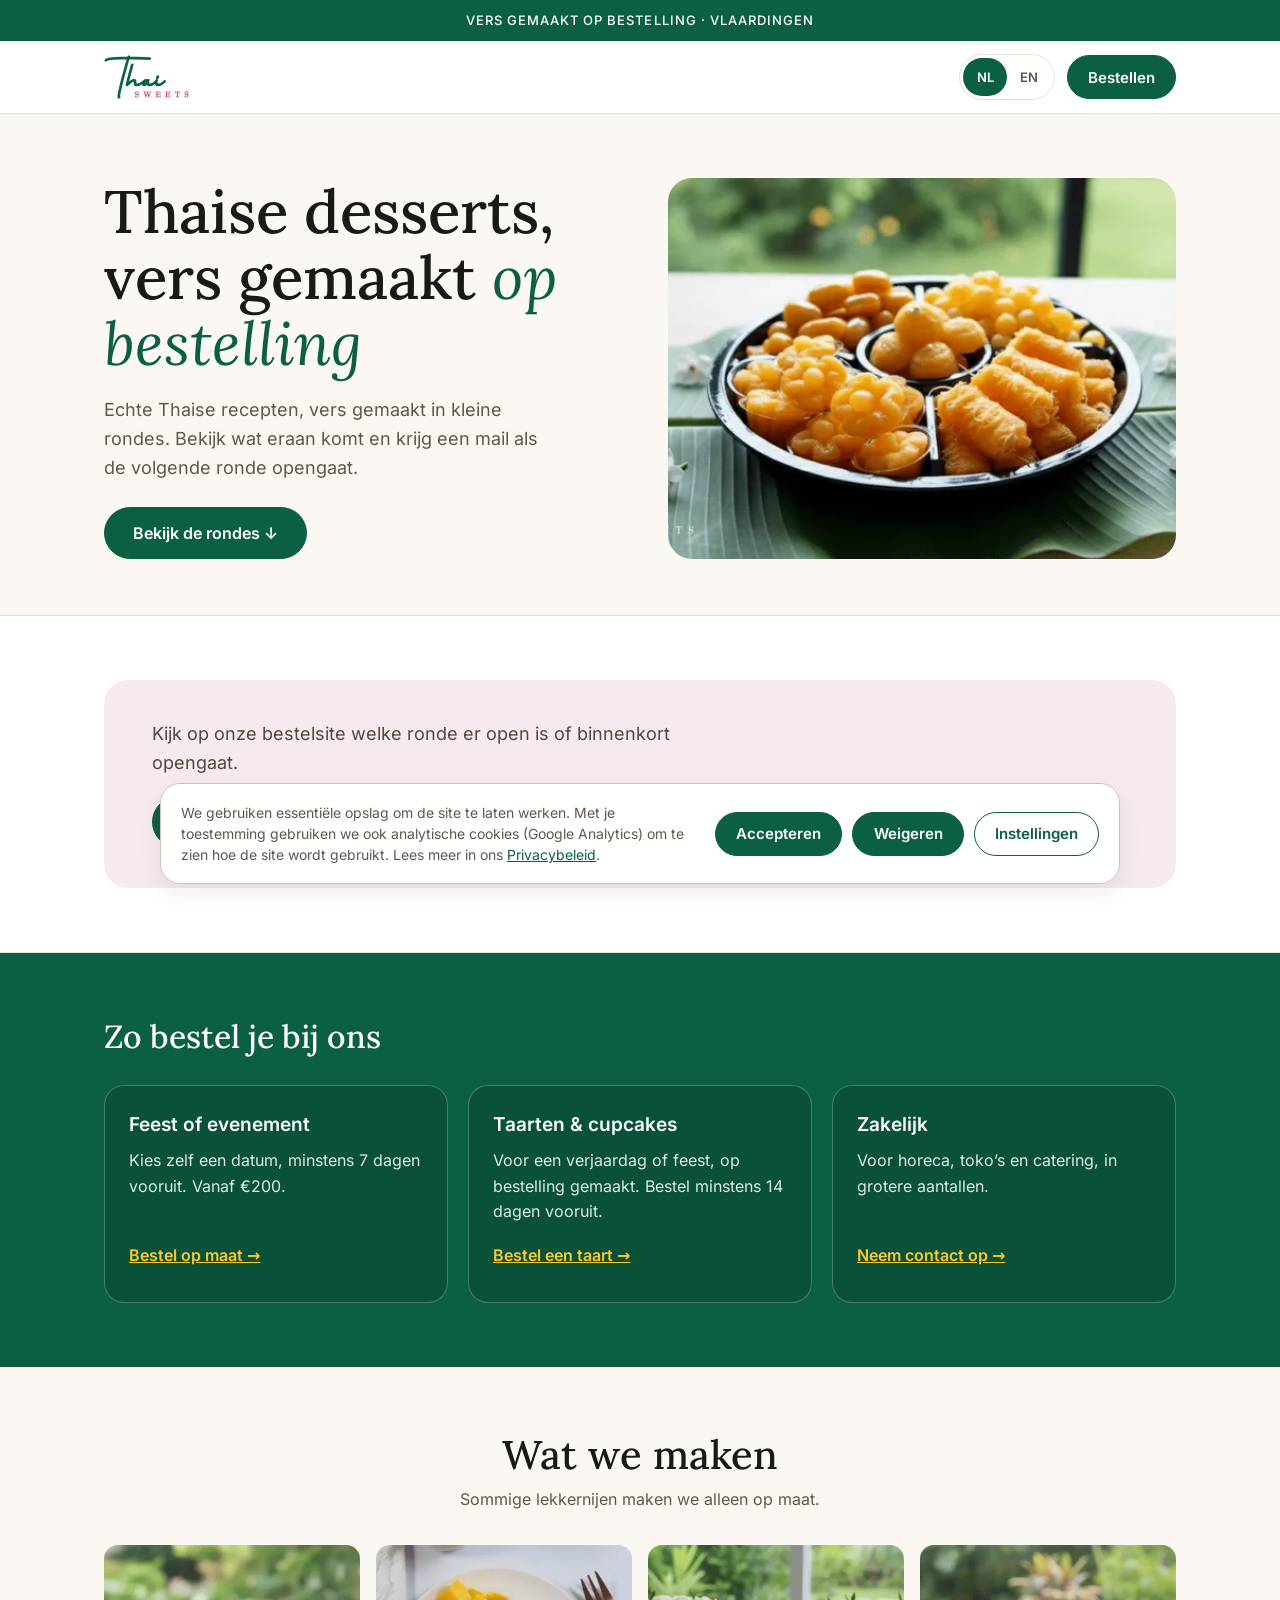
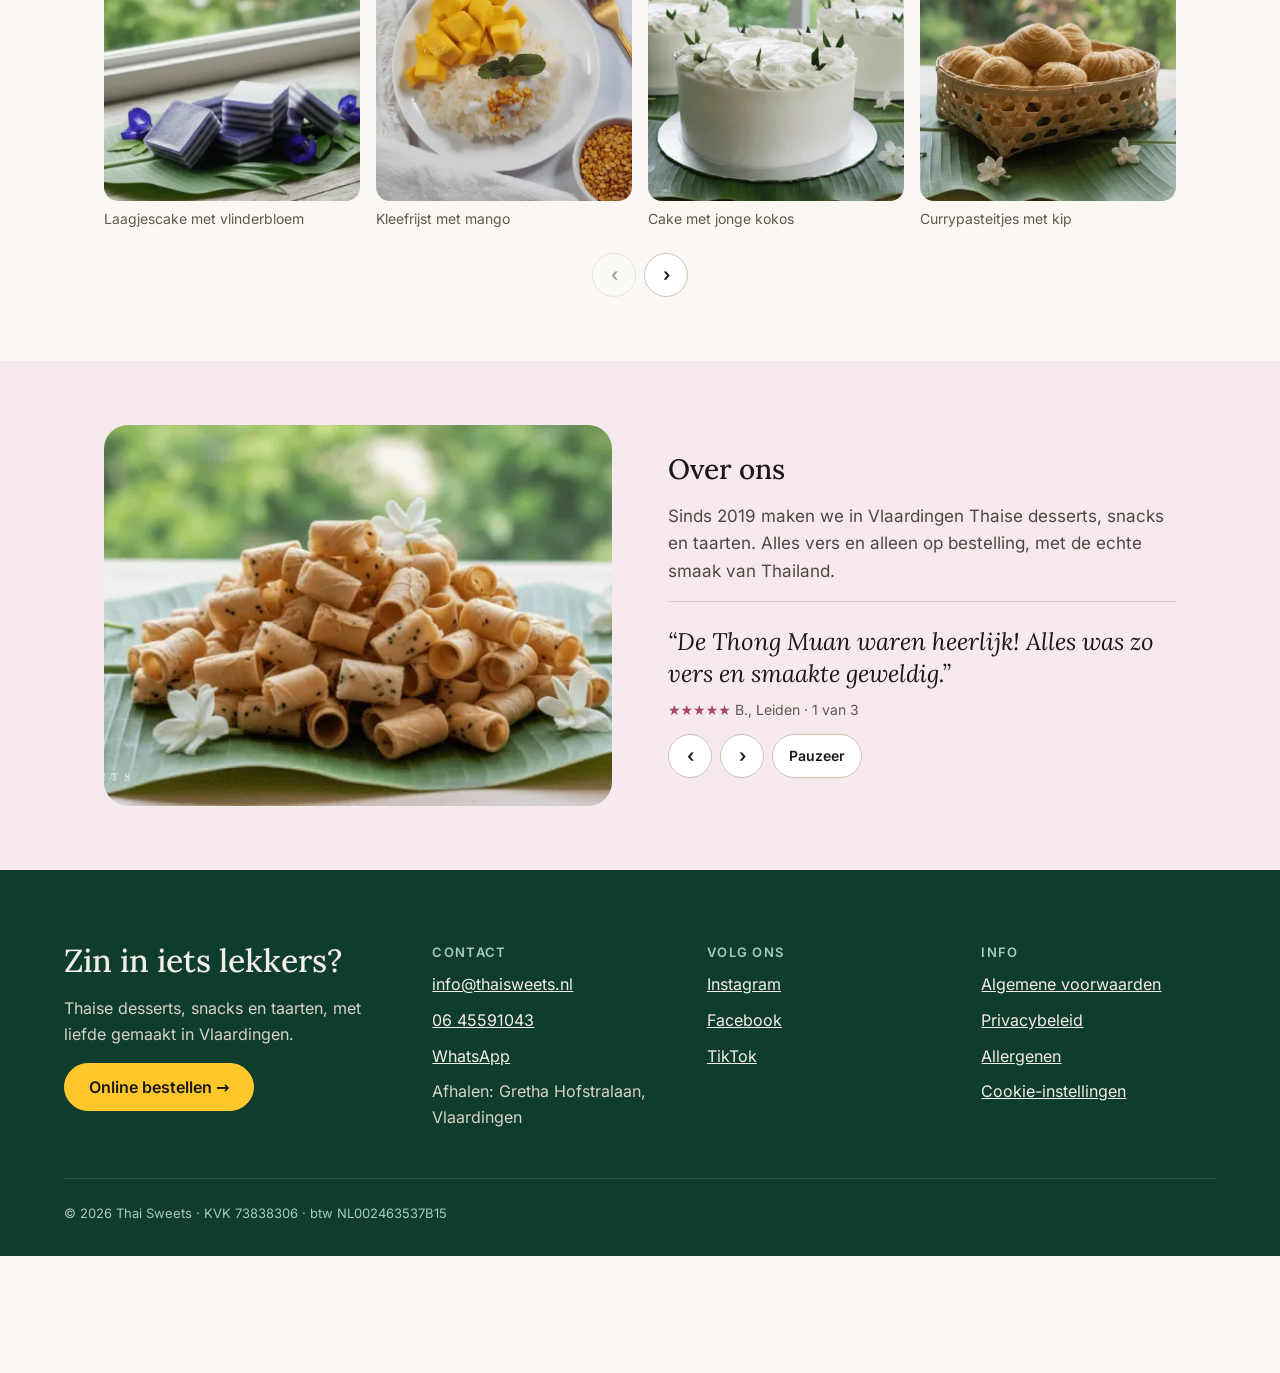
==== commit 265c5c46: "Audit fixes: round-aware hero, honest consent banner, noindex on preview - Hero and meta description" ====
--- a/index.html
+++ b/index.html
@@ -4,11 +4,11 @@
   <meta charset="utf-8">
   <meta name="viewport" content="width=device-width, initial-scale=1">
   <title>Thai Sweets | Thaise desserts vers op bestelling in Vlaardingen</title>
-  <meta name="description" content="Echte Thaise desserts, snacks en taarten, vers gemaakt in kleine rondes in Vlaardingen. Kies je lekkernijen, kies een tijd en betaal online.">
+  <meta name="description" content="Echte Thaise desserts, snacks en taarten, vers gemaakt in kleine rondes in Vlaardingen. Bekijk de komende rondes en bestel online.">
   <meta name="color-scheme" content="light">
   <link rel="canonical" href="https://www.thaisweets.nl/">
   <meta property="og:title" content="Thai Sweets | Thaise desserts vers op bestelling in Vlaardingen">
-  <meta property="og:description" content="Echte Thaise desserts, snacks en taarten, vers gemaakt in kleine rondes in Vlaardingen. Kies je lekkernijen, kies een tijd en betaal online.">
+  <meta property="og:description" content="Echte Thaise desserts, snacks en taarten, vers gemaakt in kleine rondes in Vlaardingen. Bekijk de komende rondes en bestel online.">
   <meta property="og:image" content="https://www.thaisweets.nl/images/menu/golden-auspicious-set.webp">
   <meta property="og:type" content="website">
   <meta property="og:url" content="https://www.thaisweets.nl/">
@@ -35,6 +35,14 @@
 </head>
 <body data-page="home">
   <a class="skip-link" href="#main" data-i18n="a11y.skip">Naar de inhoud</a>
+  <div id="consent-banner" class="consent-banner" role="region" aria-label="Cookies" data-i18n="consent.bannerLabel" data-i18n-attr="aria-label" hidden>
+    <p class="consent-banner__text"><span data-i18n="consent.text">We gebruiken essentiële opslag om de site te laten werken. Met je toestemming gebruiken we ook analytische cookies (Google Analytics) om te zien hoe de site wordt gebruikt. Lees meer in ons </span><a href="https://order.thaisweets.nl/nl/legal#privacy" data-legal="privacy" rel="noopener noreferrer" target="_blank" data-i18n="home2.privacy">Privacybeleid</a>.</p>
+    <div class="consent-banner__actions">
+      <button type="button" class="btn" data-consent-accept data-i18n="consent.accept">Accepteren</button>
+      <button type="button" class="btn" data-consent-reject data-i18n="consent.reject">Weigeren</button>
+      <button type="button" class="btn btn--outline" data-cookie-settings data-i18n="consent.settings">Instellingen</button>
+    </div>
+  </div>
 
   <!-- News bar: automatic from the rounds API (js/open-menus.js); fallback text = home2.news in js/i18n/home.js -->
   <div class="news" role="region" aria-label="Nieuws" data-i18n="home2.newsLabel" data-i18n-attr="aria-label"><span data-news>Vers gemaakt op bestelling · Vlaardingen</span></div>
@@ -42,7 +50,7 @@
   <header class="site-header">
     <div class="site-header__inner">
       <a class="logo" href="#top" aria-label="Thai Sweets, naar boven" data-i18n="home2.homeLabel" data-i18n-attr="aria-label">
-        <img src="images/logo/logo-horizontal.png" width="1086" height="559" alt="Thai Sweets">
+        <img src="images/logo/logo-horizontal-340.webp" width="340" height="175" alt="Thai Sweets">
       </a>
       <div class="header-actions">
         <div class="lang-switch" role="group" aria-label="Taal">
@@ -59,8 +67,9 @@
       <div class="hero">
         <div class="hero__text">
           <h1 data-i18n="home2.heroTitle" data-i18n-attr="html">Thaise desserts, vers gemaakt <span class="accent">op bestelling</span></h1>
-          <p data-i18n="home2.heroText">Echte Thaise recepten, vers gemaakt in kleine rondes. Kies je lekkernijen, kies een tijd, betaal online – klaar.</p>
-          <a class="btn" href="https://order.thaisweets.nl/nl" data-order-path="/" data-i18n="home2.heroCta">Bestel nu →</a>
+          <p data-i18n="home2.heroText">Echte Thaise recepten, vers gemaakt in kleine rondes. Bekijk wat eraan komt en krijg een mail als de volgende ronde opengaat.</p>
+          <!-- Default: jump to the rounds. js/open-menus.js switches this to "Bestel nu →" (order app) while a round is open. -->
+          <a class="btn" href="#bestellen" data-hero-cta data-i18n="home2.heroCta">Bekijk de rondes ↓</a>
         </div>
         <img class="hero__img" src="images/menu/golden-auspicious-set.webp" srcset="images/menu/golden-auspicious-set-360.webp 360w, images/menu/golden-auspicious-set-480.webp 480w, images/menu/golden-auspicious-set.webp 640w" sizes="(max-width: 860px) 100vw, 536px" width="640" height="360" fetchpriority="high" alt="Gouden geluksset met vijf Thaise desserts" data-i18n="home2.heroAlt" data-i18n-attr="alt">
       </div>
@@ -68,7 +77,14 @@
 
     <section id="bestellen" class="section rounds" aria-labelledby="open-title">
       <h2 class="section-title" id="open-title" data-i18n="home2.openTitle">Nu te bestellen</h2>
-      <div class="rounds-grid" data-open-menus-grid aria-busy="true"></div>
+      <!-- Static fallback (no JS, slow API, API error). js/open-menus.js replaces it; keep markup in sync with buildFallback() there. -->
+      <div class="rounds-grid rounds-grid--empty" data-open-menus-grid>
+        <div class="rounds-fallback">
+          <p data-i18n="home2.roundsFallbackText">Kijk op onze bestelsite welke ronde er open is of binnenkort opengaat.</p>
+          <a class="btn" href="https://order.thaisweets.nl/nl" data-order-path="/" data-i18n="home2.roundsFallbackLink">Naar order.thaisweets.nl →</a>
+        </div>
+      </div>
+      <noscript><p class="rounds-noscript"><span lang="nl">Zonder JavaScript kunnen we de rondes hier niet laten zien. Bekijk ze op <a href="https://order.thaisweets.nl/nl">order.thaisweets.nl</a>.</span> <span lang="en">Without JavaScript we can't show the rounds here. See them at <a href="https://order.thaisweets.nl/en">order.thaisweets.nl</a>.</span></p></noscript>
       <p class="visually-hidden" role="status" aria-live="polite" data-notify-live></p>
       <p class="visually-hidden" role="status" data-open-menus-status></p>
     </section>
@@ -84,7 +100,7 @@
           </div>
           <div class="way">
             <h3 data-i18n="home2.way2Title">Taarten &amp; cupcakes</h3>
-            <p data-i18n="home2.way2Text">Voor een verjaardag of feest, op bestelling gemaakt.</p>
+            <p data-i18n="home2.way2Text">Voor een verjaardag of feest, op bestelling gemaakt. Bestel minstens 14 dagen vooruit.</p>
             <a href="https://order.thaisweets.nl/nl" data-order-path="/" data-i18n="home2.way2Cta">Bestel een taart →</a>
           </div>
           <div class="way">
@@ -102,91 +118,91 @@
       <div class="carousel" data-carousel>
         <div class="carousel__track" data-carousel-track role="region" tabindex="0" aria-label="Wat we maken" data-i18n="home2.galleryTitle" data-i18n-attr="aria-label">
           <figure class="carousel__item">
-            <img src="images/menu/butterfly-pea-layer-cake-sq.webp" width="640" height="640" loading="lazy" decoding="async" alt="">
+            <img src="images/menu/butterfly-pea-layer-cake-sq.webp" width="640" height="640" loading="lazy" decoding="async" alt="Blokjes laagjescake in paars en wit met blauwe vlinderbloemen op een bananenblad" data-i18n="home2.galAlt1" data-i18n-attr="alt">
             <figcaption data-i18n="home2.gal1">Laagjescake met vlinderbloem</figcaption>
           </figure>
           <figure class="carousel__item">
-            <img src="images/menu/mango-sticky-rice.webp" width="640" height="360" loading="lazy" decoding="async" alt="">
+            <img src="images/menu/mango-sticky-rice.webp" width="640" height="360" loading="lazy" decoding="async" alt="Bord met kleefrijst en blokjes gele mango, met een kommetje gele mungbonen ernaast" data-i18n="home2.galAlt2" data-i18n-attr="alt">
             <figcaption data-i18n="home2.gal2">Kleefrijst met mango</figcaption>
           </figure>
           <figure class="carousel__item">
-            <img src="images/menu/young-coconut-cake.webp" width="640" height="360" loading="lazy" decoding="async" alt="">
+            <img src="images/menu/young-coconut-cake.webp" width="640" height="360" loading="lazy" decoding="async" alt="Drie witte taarten met room en kleine groene blaadjes op een bananenblad" data-i18n="home2.galAlt3" data-i18n-attr="alt">
             <figcaption data-i18n="home2.gal3">Cake met jonge kokos</figcaption>
           </figure>
           <figure class="carousel__item">
-            <img src="images/menu/curry-puffs.webp" width="640" height="360" loading="lazy" decoding="async" alt="">
+            <img src="images/menu/curry-puffs.webp" width="640" height="360" loading="lazy" decoding="async" alt="Mandje met gouden, gelaagde currypasteitjes" data-i18n="home2.galAlt4" data-i18n-attr="alt">
             <figcaption data-i18n="home2.gal4">Currypasteitjes met kip</figcaption>
           </figure>
           <figure class="carousel__item">
-            <img src="images/menu/rose-cupcakes.webp" width="640" height="360" loading="lazy" decoding="async" alt="">
+            <img src="images/menu/rose-cupcakes.webp" width="640" height="360" loading="lazy" decoding="async" alt="Vier cupcakes met roze en oranje roosvormig glazuur" data-i18n="home2.galAlt5" data-i18n-attr="alt">
             <figcaption data-i18n="home2.gal5">Rozencupcakes</figcaption>
           </figure>
           <figure class="carousel__item">
-            <img src="images/menu/tong-muan.webp" width="640" height="360" loading="lazy" decoding="async" alt="">
+            <img src="images/menu/tong-muan.webp" width="640" height="360" loading="lazy" decoding="async" alt="Stapel knapperige gouden rolletjes met zwarte sesamzaadjes tussen witte bloemen" data-i18n="home2.galAlt6" data-i18n-attr="alt">
             <figcaption data-i18n="home2.gal6">Tong Muan-rolletjes</figcaption>
           </figure>
           <figure class="carousel__item">
-            <img src="images/menu/golden-auspicious-set.webp" width="640" height="360" loading="lazy" decoding="async" alt="">
+            <img src="images/menu/golden-auspicious-set.webp" width="640" height="360" loading="lazy" decoding="async" alt="Zwarte schaal met drie soorten gouden en oranje Thaise desserts" data-i18n="home2.galAlt7" data-i18n-attr="alt">
             <figcaption data-i18n="home2.gal7">Gouden geluksset</figcaption>
           </figure>
           <figure class="carousel__item">
-            <img src="images/menu/luk-chup.webp" width="640" height="360" loading="lazy" decoding="async" alt="">
+            <img src="images/menu/luk-chup.webp" width="640" height="360" loading="lazy" decoding="async" alt="Drie kleine mandjes aan touwtjes met kleurrijke fruitvormige snoepjes" data-i18n="home2.galAlt8" data-i18n-attr="alt">
             <figcaption data-i18n="home2.gal8">Luk Chup (vruchtjes van mungboon)</figcaption>
           </figure>
           <figure class="carousel__item">
-            <img src="images/menu/khanom-pia-sq.webp" width="640" height="640" loading="lazy" decoding="async" alt="">
+            <img src="images/menu/khanom-pia-sq.webp" width="640" height="640" loading="lazy" decoding="async" alt="Kommetjes met ronde gebakjes in wit, roze en paars, een paar opengebroken met gele en donkere vulling" data-i18n="home2.galAlt9" data-i18n-attr="alt">
             <figcaption data-i18n="home2.gal9">Khanom Pia (gebakjes)</figcaption>
           </figure>
           <figure class="carousel__item">
-            <img src="images/menu/foi-tong.webp" width="640" height="360" loading="lazy" decoding="async" alt="">
+            <img src="images/menu/foi-tong.webp" width="640" height="360" loading="lazy" decoding="async" alt="Zwarte bak met opgerolde gouden eidooierdraadjes" data-i18n="home2.galAlt10" data-i18n-attr="alt">
             <figcaption data-i18n="home2.gal10">Foi Tong</figcaption>
           </figure>
           <figure class="carousel__item">
-            <img src="images/menu/tong-yib.webp" width="640" height="360" loading="lazy" decoding="async" alt="">
+            <img src="images/menu/tong-yib.webp" width="640" height="360" loading="lazy" decoding="async" alt="Zwarte bak met zes gouden bloemvormige kopjes" data-i18n="home2.galAlt11" data-i18n-attr="alt">
             <figcaption data-i18n="home2.gal11">Tong Yib</figcaption>
           </figure>
           <figure class="carousel__item">
-            <img src="images/menu/pan-klib.webp" width="640" height="360" loading="lazy" decoding="async" alt="">
+            <img src="images/menu/pan-klib.webp" width="640" height="360" loading="lazy" decoding="async" alt="Mandje met kleine gouden gefrituurde halvemaanvormige deegjes en een kopje thee erachter" data-i18n="home2.galAlt12" data-i18n-attr="alt">
             <figcaption data-i18n="home2.gal22">Gefrituurde halvemaantjes</figcaption>
           </figure>
           <figure class="carousel__item">
-            <img src="images/menu/pandan-layer-cake.webp" width="640" height="360" loading="lazy" decoding="async" alt="">
+            <img src="images/menu/pandan-layer-cake.webp" width="640" height="360" loading="lazy" decoding="async" alt="Groene blokjes pandan-laagjescake op een bananenblad" data-i18n="home2.galAlt13" data-i18n-attr="alt">
             <figcaption data-i18n="home2.gal12">Pandan-laagjescake</figcaption>
           </figure>
           <figure class="carousel__item">
-            <img src="images/menu/khanom-krok.webp" width="640" height="360" loading="lazy" decoding="async" alt="">
+            <img src="images/menu/khanom-krok.webp" width="640" height="360" loading="lazy" decoding="async" alt="Rooster met ronde kokospannenkoekjes met stukjes gele maïs, naast een paar open koekjes met kokosroom" data-i18n="home2.galAlt14" data-i18n-attr="alt">
             <figcaption data-i18n="home2.gal13">Khanom Krok (kokospannenkoekjes)</figcaption>
           </figure>
           <figure class="carousel__item">
-            <img src="images/menu/khanom-tuay.webp" width="640" height="360" loading="lazy" decoding="async" alt="">
+            <img src="images/menu/khanom-tuay.webp" width="640" height="360" loading="lazy" decoding="async" alt="Zes kleine witte kommetjes met kokosmelk op een houten plank, met twee kokosnoten erachter" data-i18n="home2.galAlt15" data-i18n-attr="alt">
             <figcaption data-i18n="home2.gal14">Khanom Tuay (kokosmelkkopjes)</figcaption>
           </figure>
           <figure class="carousel__item">
-            <img src="images/menu/khanom-bueng.webp" width="640" height="360" loading="lazy" decoding="async" alt="">
+            <img src="images/menu/khanom-bueng.webp" width="640" height="360" loading="lazy" decoding="async" alt="Houten plank met zes kleine crêpes met witte room en gouden draadjes" data-i18n="home2.galAlt16" data-i18n-attr="alt">
             <figcaption data-i18n="home2.gal15">Khanom Bueng (mini Thaise crêpes)</figcaption>
           </figure>
           <figure class="carousel__item">
-            <img src="images/menu/taro-pudding.webp" width="640" height="360" loading="lazy" decoding="async" alt="">
+            <img src="images/menu/taro-pudding.webp" width="640" height="360" loading="lazy" decoding="async" alt="Witte kokosroom met roze stukjes in kleine bladvormige bakjes" data-i18n="home2.galAlt17" data-i18n-attr="alt">
             <figcaption data-i18n="home2.gal16">Taropudding met kokosroom</figcaption>
           </figure>
           <figure class="carousel__item">
-            <img src="images/menu/alua-flower.webp" width="640" height="360" loading="lazy" decoding="async" alt="">
+            <img src="images/menu/alua-flower.webp" width="640" height="360" loading="lazy" decoding="async" alt="Mandje met kleurrijke bloemvormige snoepjes in rood, wit en geel" data-i18n="home2.galAlt18" data-i18n-attr="alt">
             <figcaption data-i18n="home2.gal17">Alua</figcaption>
           </figure>
           <figure class="carousel__item">
-            <img src="images/menu/bouquet-cupcakes.webp" width="640" height="360" loading="lazy" decoding="async" alt="">
+            <img src="images/menu/bouquet-cupcakes.webp" width="640" height="360" loading="lazy" decoding="async" alt="Boeket van roze roosvormige cupcakes in bruin inpakpapier" data-i18n="home2.galAlt19" data-i18n-attr="alt">
             <figcaption data-i18n="home2.gal18">Cupcakeboeket</figcaption>
           </figure>
           <figure class="carousel__item">
-            <img src="images/menu/mini-donut-cakes.webp" width="640" height="360" loading="lazy" decoding="async" alt="">
+            <img src="images/menu/mini-donut-cakes.webp" width="640" height="360" loading="lazy" decoding="async" alt="Kartonnen doos vol mini-donuts met roze, witte en chocoladeglazuur" data-i18n="home2.galAlt20" data-i18n-attr="alt">
             <figcaption data-i18n="home2.gal19">Mini-donutcakes</figcaption>
           </figure>
           <figure class="carousel__item">
-            <img src="images/menu/glass-noodle-sausage.webp" width="640" height="360" loading="lazy" decoding="async" alt="">
+            <img src="images/menu/glass-noodle-sausage.webp" width="640" height="360" loading="lazy" decoding="async" alt="Houten bord met glanzende bruine worstjes naast sla en schijfjes citroen" data-i18n="home2.galAlt21" data-i18n-attr="alt">
             <figcaption data-i18n="home2.gal20">Worst met glasnoedels</figcaption>
           </figure>
           <figure class="carousel__item">
-            <img src="images/menu/flower-bird-dumplings.webp" width="640" height="360" loading="lazy" decoding="async" alt="">
+            <img src="images/menu/flower-bird-dumplings.webp" width="640" height="360" loading="lazy" decoding="async" alt="Bord met sla, paarse bloemvormige dumplings en witte vogelvormige dumplings" data-i18n="home2.galAlt22" data-i18n-attr="alt">
             <figcaption data-i18n="home2.gal21">Gestoomde bloem- en vogeldumplings</figcaption>
           </figure>
         </div>
@@ -245,7 +261,7 @@
           <a href="https://order.thaisweets.nl/nl/legal#terms" data-legal="terms" rel="noopener noreferrer" target="_blank" data-i18n="home2.terms">Algemene voorwaarden</a>
           <a href="https://order.thaisweets.nl/nl/legal#privacy" data-legal="privacy" rel="noopener noreferrer" target="_blank" data-i18n="home2.privacy">Privacybeleid</a>
           <a href="https://order.thaisweets.nl/nl/legal#allergens" data-legal="allergens" rel="noopener noreferrer" target="_blank" data-i18n="home2.allergens">Allergenen</a>
-          <a href="#cookie-settings" data-cookie-settings data-i18n="home2.cookies">Cookie-instellingen</a>
+          <button type="button" class="linklike" data-cookie-settings data-i18n="home2.cookies">Cookie-instellingen</button>
         </div>
       </div>
       <p class="foot-legal" data-i18n="home2.copy">© 2026 Thai Sweets · KVK 73838306 · btw NL002463537B15</p>
@@ -278,71 +294,32 @@
     <p class="notify-dialog__foot"><span data-i18n="home2.unsub">Afmelden kan in elke mail.</span> <a href="https://order.thaisweets.nl/nl/legal#privacy" data-legal="privacy" rel="noopener noreferrer" target="_blank" data-i18n="home2.privacyShort">Privacy</a></p>
   </dialog>
 
-  <div id="cookie-consent-banner" class="hidden" role="dialog" aria-labelledby="cookie-consent-title" aria-describedby="cookie-consent-description" aria-hidden="true">
-    <div class="cookie-banner__inner">
+  <dialog id="consent-dialog" class="notify-dialog consent-dialog" aria-labelledby="consent-dialog-title">
+    <div class="notify-dialog__head">
+      <div class="notify-dialog__intro">
+        <h2 id="consent-dialog-title" data-i18n="home2.cookies">Cookie-instellingen</h2>
+        <p data-i18n="consent.intro">Kies welke cookies we mogen gebruiken. Je kunt je keuze op elk moment wijzigen via “Cookie-instellingen” onderaan de pagina.</p>
+      </div>
+      <button type="button" class="notify-dialog__close" data-consent-close aria-label="Sluiten" data-i18n="home2.dlgClose" data-i18n-attr="aria-label">
+        <svg aria-hidden="true" width="18" height="18" viewBox="0 0 24 24" fill="none" stroke="currentColor" stroke-width="2" stroke-linecap="round"><path d="M18 6 6 18M6 6l12 12"></path></svg>
+      </button>
+    </div>
+    <div class="consent-pref">
       <div>
-        <h2 id="cookie-consent-title" data-i18n="cookies.title">We gebruiken cookies</h2>
-        <p id="cookie-consent-description"><span data-i18n="cookies.bodyBanner">Deze website gebruikt alleen essentiële cookies. Als we later analytics toevoegen, vragen we eerst om je toestemming. Lees meer in ons </span><a href="https://order.thaisweets.nl/nl/legal#privacy" data-legal="privacy" rel="noopener noreferrer" target="_blank" data-i18n="footer.privacy">Privacybeleid</a>.</p>
-      </div>
-      <div class="cookie-banner__actions">
-        <button type="button" id="reject-cookies" class="btn btn--secondary" aria-label="Alles weigeren" data-i18n="cookies.reject" data-i18n-attr="text,aria-label">Alles weigeren</button>
-        <button type="button" id="manage-cookies" class="btn btn--secondary" aria-label="Voorkeuren beheren" data-i18n="cookies.manage" data-i18n-attr="text,aria-label">Voorkeuren beheren</button>
-        <button type="button" id="accept-cookies" class="btn btn--primary" aria-label="Alles accepteren" data-i18n="cookies.accept" data-i18n-attr="text,aria-label">Alles accepteren</button>
-      </div>
-    </div>
-  </div>
-  
-  <div id="cookie-preferences-modal" class="hidden" role="dialog" aria-modal="true" aria-labelledby="preferences-modal-title" aria-hidden="true">
-    <div class="cookie-modal">
-      <div class="cookie-modal__head">
-        <h2 id="preferences-modal-title" data-i18n="cookies.prefsTitle">Cookievoorkeuren</h2>
-        <button type="button" id="close-preferences-modal" class="icon-btn" aria-label="Voorkeuren sluiten" data-i18n="cookies.close" data-i18n-attr="aria-label" style="border-color:rgba(255,255,255,.35);color:#fff;background:transparent">&times;</button>
-      </div>
-      <div class="cookie-modal__body">
-        <p data-i18n="cookies.prefsIntro">We gebruiken cookies om je ervaring op onze website te verbeteren. Hieronder kun je per soort cookie je voorkeur instellen.</p>
-        <div class="cookie-pref">
-          <div>
-            <h3 data-i18n="cookies.essentialTitle">Noodzakelijke cookies</h3>
-            <p data-i18n="cookies.essentialBody">Deze cookies zijn nodig om de website te laten werken en kunnen niet worden uitgezet.</p>
-          </div>
-          <span class="pref-always" data-i18n="cookies.alwaysOn">Altijd aan</span>
-        </div>
-        <div class="cookie-pref">
-          <div>
-            <h3 data-i18n="cookies.analyticsTitle">Analytische cookies</h3>
-            <p data-i18n="cookies.analyticsBody">Deze cookies helpen ons te begrijpen hoe bezoekers onze website gebruiken, door anoniem informatie te verzamelen en te rapporteren.</p>
-          </div>
-          <label class="checkbox-label"><span class="visually-hidden" data-i18n="cookies.analyticsTitle">Analytische cookies</span><input type="checkbox" id="pref-analytics" class="checkbox-input"></label>
-        </div>
-        <div class="cookie-pref">
-          <div>
-            <h3 data-i18n="cookies.adsTitle">Advertentiecookies</h3>
-            <p data-i18n="cookies.adsBody">Deze cookies worden gebruikt om advertenties te tonen die passen bij jou en je interesses.</p>
-          </div>
-          <label class="checkbox-label"><span class="visually-hidden" data-i18n="cookies.adsTitle">Advertentiecookies</span><input type="checkbox" id="pref-advertising" class="checkbox-input"></label>
-        </div>
-        <div class="cookie-pref">
-          <div>
-            <h3 data-i18n="cookies.functionalTitle">Functionele cookies</h3>
-            <p data-i18n="cookies.functionalBody">Deze cookies maken extra functies mogelijk, zoals video’s en livechat.</p>
-          </div>
-          <label class="checkbox-label"><span class="visually-hidden" data-i18n="cookies.functionalTitle">Functionele cookies</span><input type="checkbox" id="pref-functional" class="checkbox-input"></label>
-        </div>
-        <div class="cookie-pref">
-          <div>
-            <h3 data-i18n="cookies.personalTitle">Personalisatiecookies</h3>
-            <p data-i18n="cookies.personalBody">Deze cookies worden gebruikt om inhoud en advertenties af te stemmen op je voorkeuren en gedrag.</p>
-          </div>
-          <label class="checkbox-label"><span class="visually-hidden" data-i18n="cookies.personalTitle">Personalisatiecookies</span><input type="checkbox" id="pref-personalization" class="checkbox-input"></label>
-        </div>
-        <div class="cookie-modal__actions">
-          <button type="button" id="save-preferences" class="btn btn--primary" data-i18n="cookies.save">Voorkeuren opslaan</button>
-          <button type="button" class="btn btn--gold" onclick="CookieConsent.accept()" data-i18n="cookies.acceptAll">Alles accepteren</button>
-        </div>
-        <p class="form-hint" style="text-align:center"><span data-i18n="cookies.moreInfoPrefix">Meer informatie vind je in ons </span><a href="https://order.thaisweets.nl/nl/legal#privacy" data-legal="privacy" rel="noopener noreferrer" target="_blank" data-i18n="footer.privacy">Privacybeleid</a>.</p>
-      </div>
-    </div>
-  </div>
+        <h3 data-i18n="consent.essentialTitle">Essentieel</h3>
+        <p data-i18n="consent.essentialBody">Nodig om de site te laten werken: je taal, je thema en of je je hebt aangemeld voor een mail.</p>
+      </div>
+      <span class="consent-pref__always" data-i18n="consent.alwaysOn">Altijd aan</span>
+    </div>
+    <div class="consent-pref">
+      <div>
+        <h3 id="consent-analytics-title" data-i18n="consent.analyticsTitle">Analytisch (Google Analytics)</h3>
+        <p id="consent-analytics-desc" data-i18n="consent.analyticsBody">Helpt ons te zien hoe de site wordt gebruikt. Alleen met je toestemming.</p>
+      </div>
+      <input type="checkbox" id="consent-analytics" aria-labelledby="consent-analytics-title" aria-describedby="consent-analytics-desc">
+    </div>
+    <button type="button" class="btn consent-save" data-consent-save data-i18n="consent.save">Opslaan</button>
+  </dialog>
   <script type="application/ld+json">
   {
     "@context": "https://schema.org",
--- a/css/home.css
+++ b/css/home.css
@@ -140,6 +140,16 @@
 
 /* No rounds: soft pink box with the general signup */
 .rounds-grid--empty { grid-template-columns: minmax(0, 1fr); }
+/* Static fallback inside the rounds grid (no JS / API error); markup in index.html and buildFallback() */
+.rounds-fallback {
+  background: #f7eaee; border-radius: 24px; padding: 40px 48px; display: flex; flex-direction: column; align-items: flex-start; gap: 18px;
+}
+.rounds-fallback p { color: #4f4842; font-size: 18px; max-width: 560px; }
+.rounds-noscript { margin-top: 16px; color: var(--muted); font-size: 15px; }
+@media (max-width: 860px) {
+  .rounds-fallback { padding: 28px; }
+  .rounds-fallback .btn { align-self: stretch; }
+}
 .notify-empty {
   background: #f7eaee; border-radius: 24px; padding: 48px; display: grid; grid-template-columns: minmax(0, 1fr) minmax(0, 1fr);
   gap: 48px; align-items: center;
@@ -201,6 +211,41 @@
 .notify-dialog .notify-submit { margin-top: 8px; width: 100%; }
 .notify-dialog__foot { font-size: 13px; color: var(--muted); }
 body.dialog-open { overflow: hidden; }
+
+/* Cookie banner + settings (js/cookie-consent.js). The banner is a bar, not an overlay; no animation. */
+body { padding-bottom: var(--consent-h, 0px); }
+.consent-banner {
+  position: fixed; left: 16px; right: 16px; bottom: 16px; z-index: 100; max-width: 960px; margin-inline: auto;
+  background: #fff; color: var(--ink); border: 1px solid var(--line-strong); border-radius: 20px;
+  box-shadow: var(--shadow-soft); padding: 18px 20px; display: flex; flex-wrap: wrap; align-items: center;
+  justify-content: space-between; gap: 16px 20px;
+}
+.consent-banner[hidden] { display: none; }
+.consent-banner__text { flex: 1 1 380px; font-size: 14px; line-height: 1.5; color: var(--muted); }
+.consent-banner__actions { display: flex; flex-wrap: wrap; gap: 10px; }
+.consent-banner .btn { height: 44px; padding: 0 20px; font-size: 15px; min-width: 112px; }
+.consent-dialog { width: min(520px, calc(100% - 32px)); }
+.consent-pref {
+  border: 1px solid var(--line); border-radius: 14px; padding: 16px; display: flex; justify-content: space-between;
+  align-items: flex-start; gap: 16px;
+}
+.consent-pref h3 { font: 600 16px var(--sans); margin-bottom: 4px; }
+.consent-pref p { color: var(--muted); font-size: 14px; }
+.consent-pref input[type="checkbox"] { flex: none; width: 24px; height: 24px; accent-color: var(--green); margin: 0; }
+.consent-pref__always {
+  flex: none; padding: 4px 10px; border-radius: 999px; background: var(--band); color: var(--green-text);
+  font-size: 12px; font-weight: 700; white-space: nowrap;
+}
+.consent-save { width: 100%; margin-top: 4px; }
+.site-footer .linklike {
+  background: none; border: 0; padding: 0; font: inherit; color: #f3eee7; text-align: left; cursor: pointer;
+  text-decoration: underline;
+}
+.site-footer .linklike:hover { color: #fff; }
+@media (max-width: 520px) {
+  .consent-banner { left: 8px; right: 8px; bottom: 8px; padding: 14px; }
+  .consent-banner__actions .btn { flex: 1 1 100%; }
+}
 
 /* Skeleton while loading (static, no shimmer) */
 .round-card--skeleton .skeleton-block { aspect-ratio: 16 / 9; background: var(--band); }
@@ -287,50 +332,6 @@
 .notfound h1 { font: 500 clamp(38px, 5vw, 60px)/1.1 var(--serif); }
 .notfound__text { font-size: 18px; color: var(--muted); }
 
-/* Cookie banner + preferences (behaviour in js/cookie-consent.js) */
-.form-hint { font-size: 14px; color: var(--muted); }
-.icon-btn {
-  display: inline-flex; align-items: center; justify-content: center; width: 44px; height: 44px; border-radius: 999px;
-  border: 1px solid var(--line-strong); background: #fff; color: var(--ink); font-size: 24px; cursor: pointer;
-}
-.btn--secondary { background: #fff; color: var(--green); border-color: var(--line-strong); height: 44px; padding: 0 18px; font-size: 15px; }
-.btn--secondary:hover { background: var(--band); color: var(--green-hover); }
-#cookie-consent-banner .btn--primary { height: 44px; padding: 0 18px; font-size: 15px; }
-.cookie-modal .btn { height: 44px; padding: 0 20px; font-size: 15px; }
-#cookie-consent-banner {
-  position: fixed; left: 16px; right: 16px; bottom: 16px; z-index: 9999; background: var(--surface); color: var(--ink);
-  border: 1px solid var(--line); border-radius: 20px; box-shadow: var(--shadow-soft); padding: 20px; max-width: 960px;
-  margin-inline: auto;
-}
-#cookie-consent-banner h2 { font: 700 18px var(--sans); margin: 0 0 8px; }
-#cookie-consent-banner p { margin: 0; color: var(--muted); font-size: 14px; line-height: 1.5; }
-.cookie-banner__inner { display: flex; gap: 20px; align-items: center; justify-content: space-between; flex-wrap: wrap; }
-.cookie-banner__actions { display: flex; flex-wrap: wrap; gap: 10px; }
-#cookie-preferences-modal {
-  position: fixed; inset: 0; z-index: 10000; background: rgba(0, 0, 0, 0.65); display: flex; align-items: center;
-  justify-content: center; padding: 16px;
-}
-.cookie-modal {
-  background: var(--surface); color: var(--ink); border-radius: 20px; width: min(640px, 100%); max-height: 90vh;
-  overflow: auto; border: 1px solid var(--line);
-}
-.cookie-modal__head {
-  position: sticky; top: 0; background: var(--green); color: #fff; padding: 18px 22px; display: flex;
-  justify-content: space-between; align-items: center; border-radius: 20px 20px 0 0;
-}
-.cookie-modal__head h2 { color: #fff; font: 600 20px var(--sans); margin: 0; }
-.cookie-modal__head .icon-btn { border-color: rgba(255, 255, 255, 0.35); color: #fff; background: transparent; }
-.cookie-modal__body { padding: 22px; display: grid; gap: 14px; }
-.cookie-pref {
-  border: 1px solid var(--line); border-radius: 14px; padding: 16px; display: flex; justify-content: space-between;
-  gap: 16px; align-items: start;
-}
-.cookie-pref h3 { font: 600 16px var(--sans); margin: 0 0 6px; }
-.cookie-pref p { margin: 0; color: var(--muted); font-size: 14px; }
-.cookie-pref input[type="checkbox"] { width: 22px; height: 22px; }
-.pref-always { display: inline-flex; padding: 4px 10px; border-radius: 999px; background: var(--band); color: var(--green-text); font-size: 12px; font-weight: 700; }
-.cookie-modal__actions { display: flex; flex-wrap: wrap; gap: 10px; margin-top: 8px; }
-
 @media (max-width: 860px) {
   .rounds-grid--one .round-card { grid-template-columns: minmax(0, 1fr); }
   .rounds-grid--one .round-card__media img { height: auto; min-height: 0; aspect-ratio: 16 / 9; }
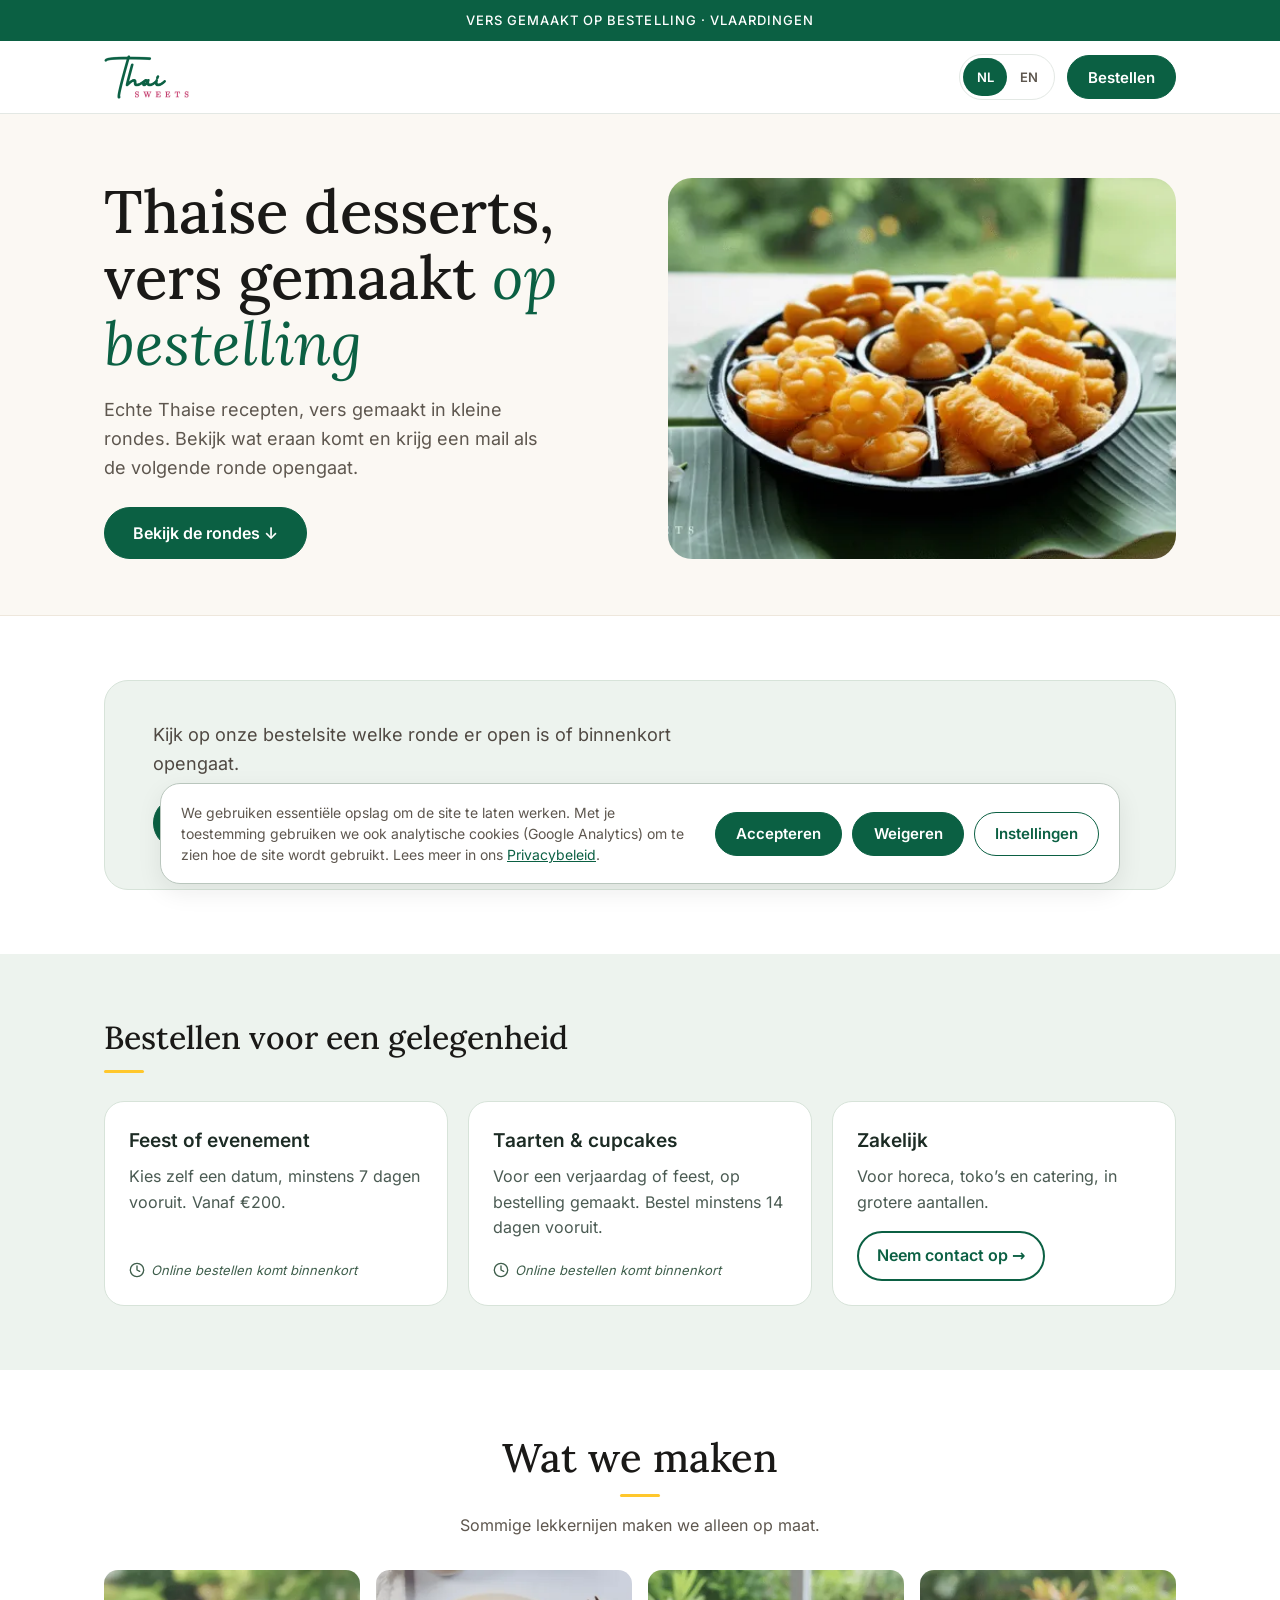
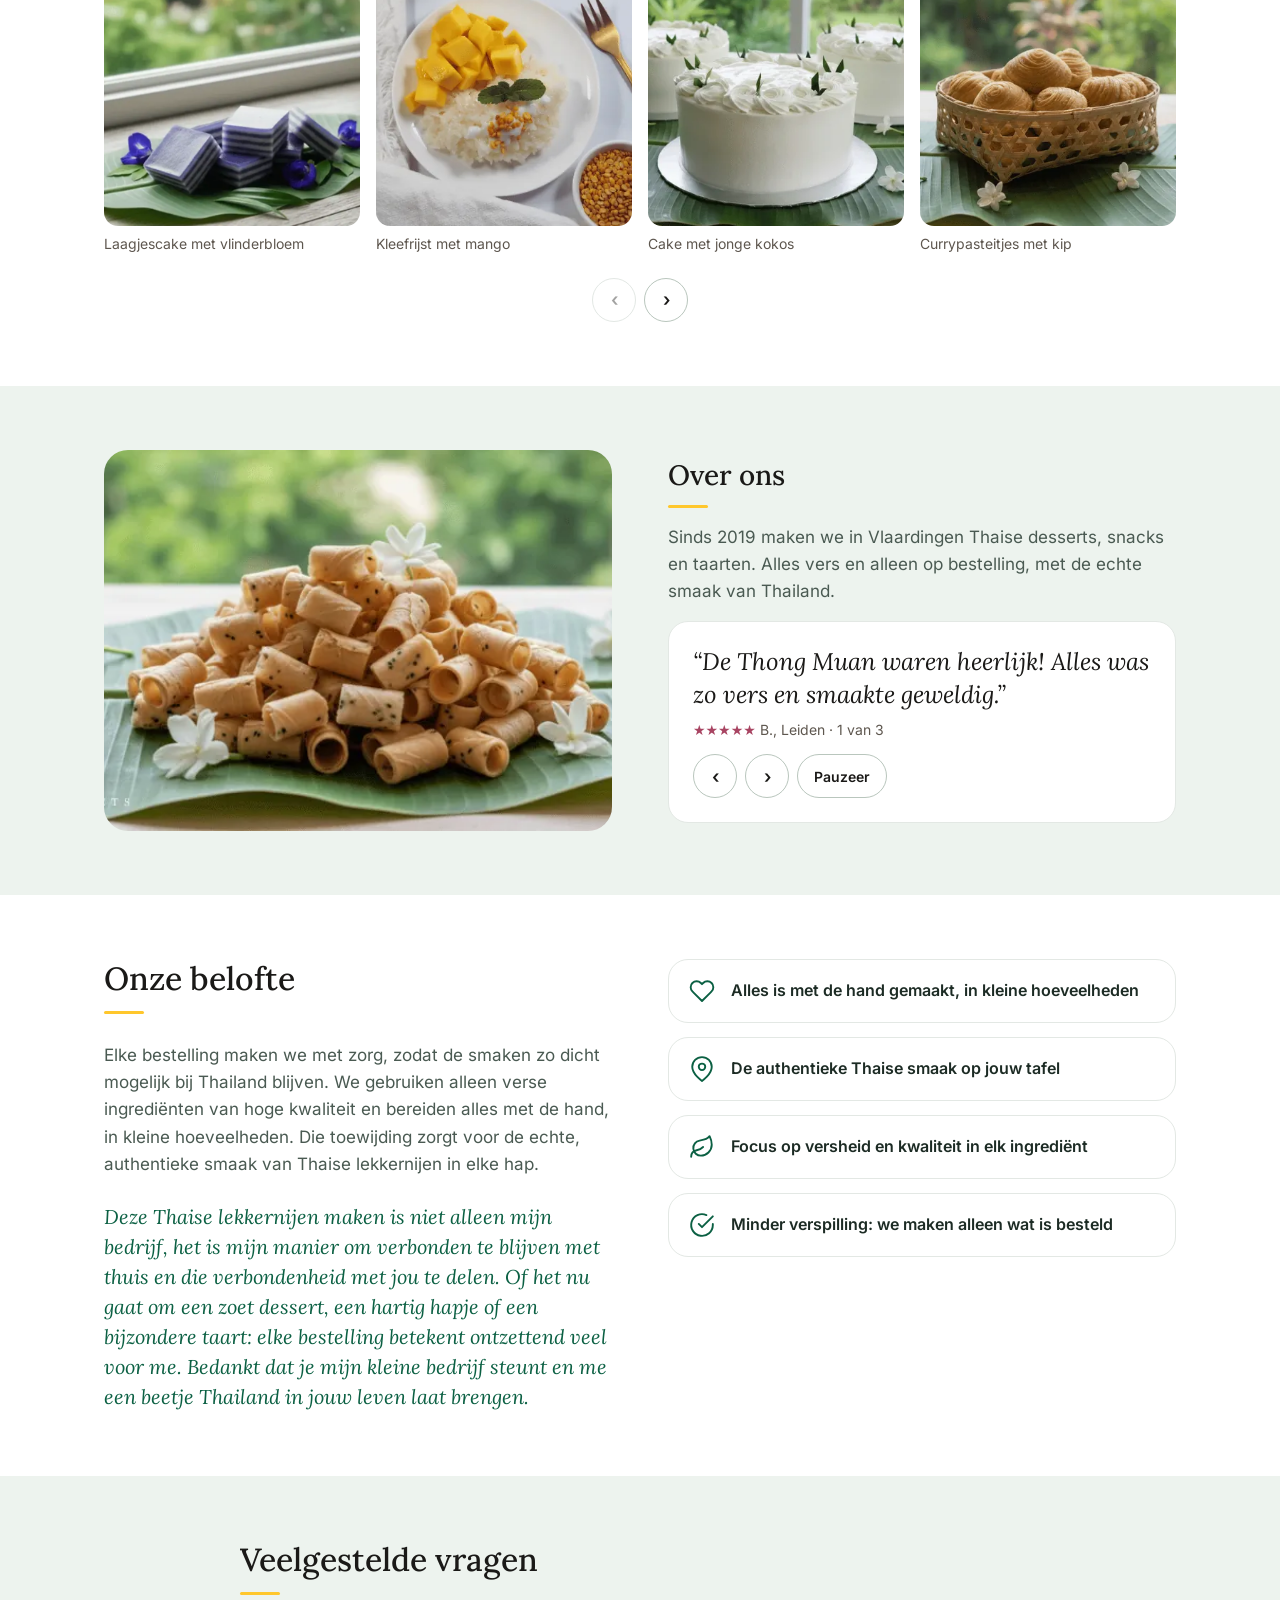
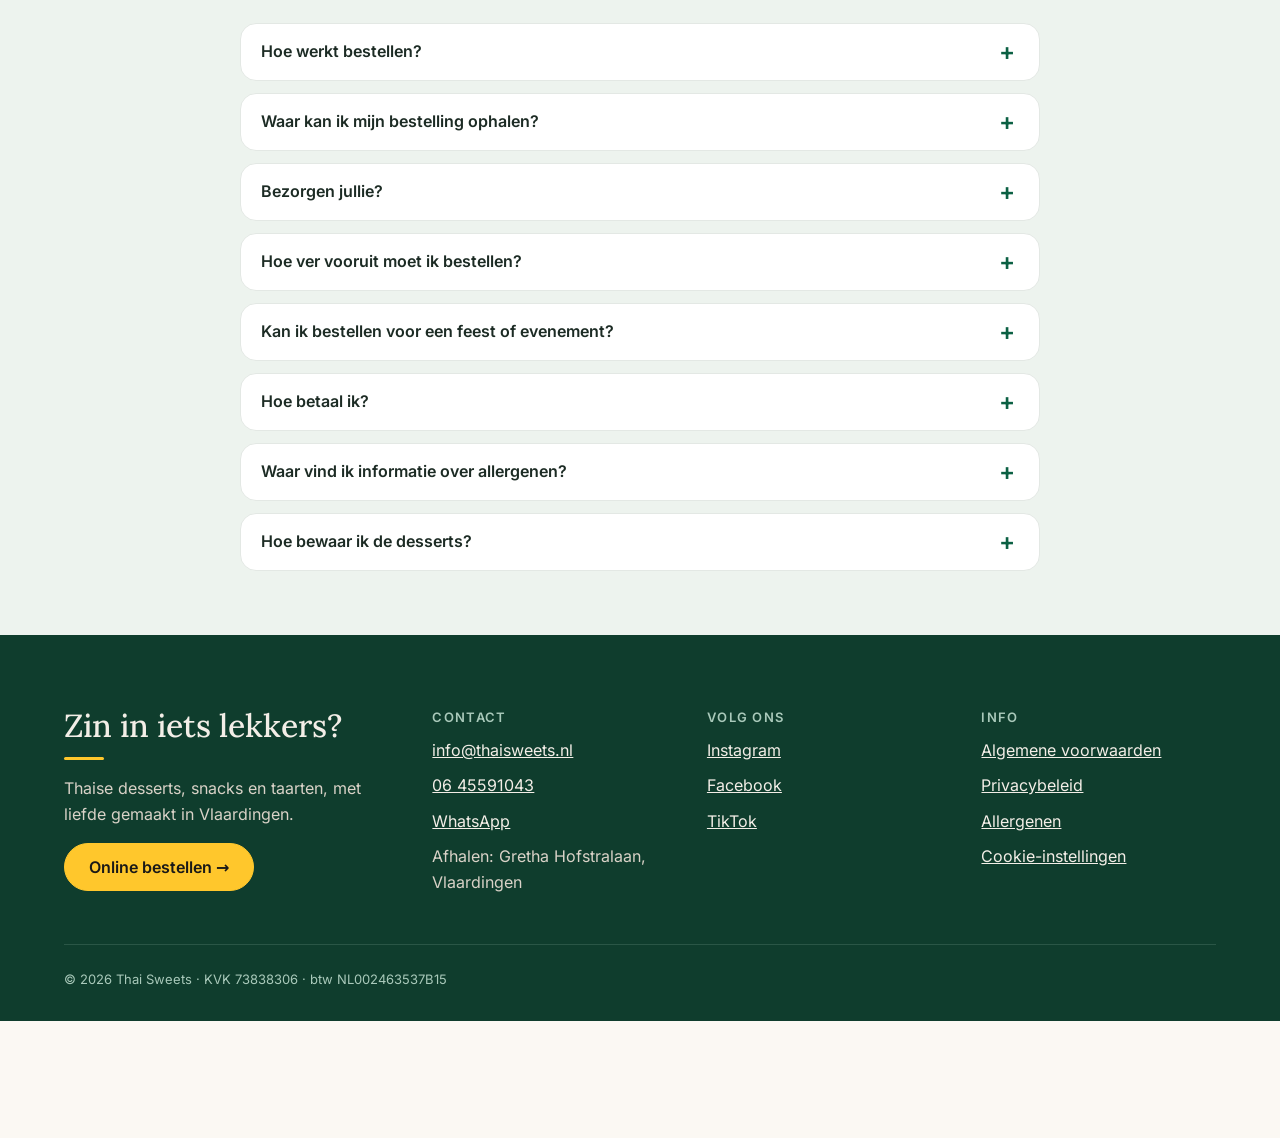
==== commit 67a53bfb: "Lighter look, ordering section, Promise and FAQ sections - Sage (#EDF3EE) sections replace the dark " ====
--- a/index.html
+++ b/index.html
@@ -89,30 +89,30 @@
       <p class="visually-hidden" role="status" data-open-menus-status></p>
     </section>
 
-    <section class="section band--green" aria-labelledby="ways-title">
-      <div style="max-width:1120px;margin:0 auto">
-        <h2 class="section-title" id="ways-title" data-i18n="home2.waysTitle">Zo bestel je bij ons</h2>
+    <section class="section band--sage" aria-labelledby="ways-title">
+      <div class="band__inner">
+        <h2 class="section-title" id="ways-title" data-i18n="home2.waysTitle">Bestellen voor een gelegenheid</h2>
         <div class="ways">
           <div class="way">
             <h3 data-i18n="home2.way1Title">Feest of evenement</h3>
             <p data-i18n="home2.way1Text">Kies zelf een datum, minstens 7 dagen vooruit. Vanaf €200.</p>
-            <a href="https://order.thaisweets.nl/nl" data-order-path="/" data-i18n="home2.way1Cta">Bestel op maat →</a>
+            <p class="way__soon"><svg aria-hidden="true" width="16" height="16" viewBox="0 0 24 24" fill="none" stroke="currentColor" stroke-width="2" stroke-linecap="round" stroke-linejoin="round"><circle cx="12" cy="12" r="10"></circle><polyline points="12 6 12 12 16 14"></polyline></svg><span data-i18n="home2.waySoon">Online bestellen komt binnenkort</span></p>
           </div>
           <div class="way">
             <h3 data-i18n="home2.way2Title">Taarten &amp; cupcakes</h3>
             <p data-i18n="home2.way2Text">Voor een verjaardag of feest, op bestelling gemaakt. Bestel minstens 14 dagen vooruit.</p>
-            <a href="https://order.thaisweets.nl/nl" data-order-path="/" data-i18n="home2.way2Cta">Bestel een taart →</a>
+            <p class="way__soon"><svg aria-hidden="true" width="16" height="16" viewBox="0 0 24 24" fill="none" stroke="currentColor" stroke-width="2" stroke-linecap="round" stroke-linejoin="round"><circle cx="12" cy="12" r="10"></circle><polyline points="12 6 12 12 16 14"></polyline></svg><span data-i18n="home2.waySoon">Online bestellen komt binnenkort</span></p>
           </div>
           <div class="way">
             <h3 data-i18n="home2.way3Title">Zakelijk</h3>
             <p data-i18n="home2.way3Text">Voor horeca, toko’s en catering, in grotere aantallen.</p>
-            <a href="mailto:info@thaisweets.nl?subject=Zakelijk" data-i18n="home2.way3Mail" data-i18n-attr="href"><span data-i18n="home2.way3Cta">Neem contact op →</span></a>
+            <a class="way__btn" href="mailto:info@thaisweets.nl?subject=Zakelijk" data-i18n="home2.way3Mail" data-i18n-attr="href"><span data-i18n="home2.way3Cta">Neem contact op →</span></a>
           </div>
         </div>
       </div>
     </section>
 
-    <section class="section">
+    <section class="section gallery">
       <h2 class="gallery-title" id="gallery-title" data-i18n="home2.galleryTitle">Wat we maken</h2>
       <p class="gallery-lead" data-i18n="home2.galleryText">Sommige lekkernijen maken we alleen op maat.</p>
       <div class="carousel" data-carousel>
@@ -213,7 +213,7 @@
       </div>
     </section>
 
-    <section id="over-ons" class="section band--pink" aria-labelledby="about-title">
+    <section id="over-ons" class="section band--sage" aria-labelledby="about-title">
       <div class="about">
         <img class="about__img" src="images/menu/tong-muan.webp" width="640" height="360" loading="lazy" decoding="async" alt="Knapperige Tong Muan-rolletjes" data-i18n="home2.aboutAlt" data-i18n-attr="alt">
         <div class="about__text">
@@ -231,6 +231,60 @@
             </div>
           </figure>
         </div>
+      </div>
+    </section>
+
+    <section id="belofte" class="section promise" aria-labelledby="promise-title">
+      <div class="promise__grid">
+        <div class="promise__text">
+          <h2 class="section-title" id="promise-title" data-i18n="home2.promiseTitle">Onze belofte</h2>
+          <p data-i18n="home2.promiseIntro">Elke bestelling maken we met zorg, zodat de smaken zo dicht mogelijk bij Thailand blijven. We gebruiken alleen verse ingrediënten van hoge kwaliteit en bereiden alles met de hand, in kleine hoeveelheden. Die toewijding zorgt voor de echte, authentieke smaak van Thaise lekkernijen in elke hap.</p>
+          <p class="promise__close" data-i18n="home2.promiseClose">Deze Thaise lekkernijen maken is niet alleen mijn bedrijf, het is mijn manier om verbonden te blijven met thuis en die verbondenheid met jou te delen. Of het nu gaat om een zoet dessert, een hartig hapje of een bijzondere taart: elke bestelling betekent ontzettend veel voor me. Bedankt dat je mijn kleine bedrijf steunt en me een beetje Thailand in jouw leven laat brengen.</p>
+        </div>
+        <ul class="promise__items">
+          <li><span class="promise__icon"><svg aria-hidden="true" width="26" height="26" viewBox="0 0 24 24" fill="none" stroke="currentColor" stroke-width="1.75" stroke-linecap="round" stroke-linejoin="round"><path d="M20.84 4.61a5.5 5.5 0 0 0-7.78 0L12 5.67l-1.06-1.06a5.5 5.5 0 0 0-7.78 7.78l1.06 1.06L12 21.23l7.78-7.78 1.06-1.06a5.5 5.5 0 0 0 0-7.78z"></path></svg></span><span data-i18n="home2.promiseItem1">Alles is met de hand gemaakt, in kleine hoeveelheden</span></li>
+          <li><span class="promise__icon"><svg aria-hidden="true" width="26" height="26" viewBox="0 0 24 24" fill="none" stroke="currentColor" stroke-width="1.75" stroke-linecap="round" stroke-linejoin="round"><path d="M21 10c0 7-9 13-9 13s-9-6-9-13a9 9 0 0 1 18 0z"></path><circle cx="12" cy="10" r="3"></circle></svg></span><span data-i18n="home2.promiseItem2">De authentieke Thaise smaak op jouw tafel</span></li>
+          <li><span class="promise__icon"><svg aria-hidden="true" width="26" height="26" viewBox="0 0 24 24" fill="none" stroke="currentColor" stroke-width="1.75" stroke-linecap="round" stroke-linejoin="round"><path d="M11 20A7 7 0 0 1 9.8 6.1C15.5 5 17 4.48 19 2c1 2 2 4.18 2 8 0 5.5-4.78 10-10 10z"></path><path d="M2 21c0-3 1.85-5.36 5.08-6C9.5 14.52 12 13 13 12"></path></svg></span><span data-i18n="home2.promiseItem3">Focus op versheid en kwaliteit in elk ingrediënt</span></li>
+          <li><span class="promise__icon"><svg aria-hidden="true" width="26" height="26" viewBox="0 0 24 24" fill="none" stroke="currentColor" stroke-width="1.75" stroke-linecap="round" stroke-linejoin="round"><path d="M22 11.08V12a10 10 0 1 1-5.93-9.14"></path><polyline points="22 4 12 14.01 9 11.01"></polyline></svg></span><span data-i18n="home2.promiseItem4">Minder verspilling: we maken alleen wat is besteld</span></li>
+        </ul>
+      </div>
+    </section>
+
+    <section id="faq" class="section band--sage faq" aria-labelledby="faq-title">
+      <div class="faq__inner">
+        <h2 class="section-title" id="faq-title" data-i18n="home2.faqTitle">Veelgestelde vragen</h2>
+        <details class="faq__item" data-faq>
+          <summary><span class="faq__q" data-i18n="home2.faqQ1">Hoe werkt bestellen?</span><span class="faq__icon" aria-hidden="true"></span></summary>
+          <div class="faq__a"><p data-i18n="home2.faqA1" data-i18n-attr="html">We maken onze lekkernijen in rondes. Elke ronde heeft een openingsdatum en een uiterste besteldatum. Is een ronde open, dan kies je je lekkernijen op onze bestelsite, kies je een afhaal- of bezorgtijd en betaal je online. Meld je aan en krijg een mail als de volgende ronde opengaat.</p></div>
+        </details>
+        <details class="faq__item" data-faq>
+          <summary><span class="faq__q" data-i18n="home2.faqQ2">Waar kan ik mijn bestelling ophalen?</span><span class="faq__icon" aria-hidden="true"></span></summary>
+          <div class="faq__a"><p data-i18n="home2.faqA2" data-i18n-attr="html">Je kunt je bestelling ophalen in Vlaardingen. Het exacte adres sturen we je na betaling.</p></div>
+        </details>
+        <details class="faq__item" data-faq>
+          <summary><span class="faq__q" data-i18n="home2.faqQ3">Bezorgen jullie?</span><span class="faq__icon" aria-hidden="true"></span></summary>
+          <div class="faq__a"><p data-i18n="home2.faqA3" data-i18n-attr="html">Ja, op de bezorgdagen die bij elke ronde staan. De bezorgkosten zie je voordat je betaalt.</p></div>
+        </details>
+        <details class="faq__item" data-faq>
+          <summary><span class="faq__q" data-i18n="home2.faqQ4">Hoe ver vooruit moet ik bestellen?</span><span class="faq__icon" aria-hidden="true"></span></summary>
+          <div class="faq__a"><p data-i18n="home2.faqA4" data-i18n-attr="html">Bij een gewone ronde bestel je vóór de uiterste besteldatum. Voor feesten en evenementen minstens 7 dagen vooruit, voor taarten en cupcakes minstens 14 dagen.</p></div>
+        </details>
+        <details class="faq__item" data-faq>
+          <summary><span class="faq__q" data-i18n="home2.faqQ5">Kan ik bestellen voor een feest of evenement?</span><span class="faq__icon" aria-hidden="true"></span></summary>
+          <div class="faq__a"><p data-i18n="home2.faqA5" data-i18n-attr="html">Ja. Kies zelf een datum, minstens 7 dagen vooruit, vanaf €200 (bezorging niet inbegrepen). Online bestellen voor feesten komt binnenkort; neem tot die tijd <a href="#contact">contact met ons op</a>.</p></div>
+        </details>
+        <details class="faq__item" data-faq>
+          <summary><span class="faq__q" data-i18n="home2.faqQ6">Hoe betaal ik?</span><span class="faq__icon" aria-hidden="true"></span></summary>
+          <div class="faq__a"><p data-i18n="home2.faqA6" data-i18n-attr="html">Je betaalt online met iDEAL wanneer je je bestelling plaatst.</p></div>
+        </details>
+        <details class="faq__item" data-faq>
+          <summary><span class="faq__q" data-i18n="home2.faqQ7">Waar vind ik informatie over allergenen?</span><span class="faq__icon" aria-hidden="true"></span></summary>
+          <div class="faq__a"><p data-i18n="home2.faqA7" data-i18n-attr="html">De allergeneninformatie van elk product vind je op onze <a href="https://order.thaisweets.nl/nl" data-order-path="/">bestelsite</a>.</p></div>
+        </details>
+        <details class="faq__item" data-faq>
+          <summary><span class="faq__q" data-i18n="home2.faqQ8">Hoe bewaar ik de desserts?</span><span class="faq__icon" aria-hidden="true"></span></summary>
+          <div class="faq__a"><p data-i18n="home2.faqA8" data-i18n-attr="html">Elk product heeft zijn eigen bewaaradvies. Dat vind je samen met de allergeneninformatie op onze <a href="https://order.thaisweets.nl/nl" data-order-path="/">bestelsite</a>.</p></div>
+        </details>
       </div>
     </section>
   </main>
@@ -341,8 +395,78 @@
     ]
   }
   </script>
-  <script src="js/i18n/nl.js" defer></script>
-  <script src="js/i18n/en.js" defer></script>
+  <script type="application/ld+json" id="faq-jsonld">
+  {
+    "@context": "https://schema.org",
+    "@type": "FAQPage",
+    "mainEntity": [
+      {
+        "@type": "Question",
+        "name": "Hoe werkt bestellen?",
+        "acceptedAnswer": {
+          "@type": "Answer",
+          "text": "We maken onze lekkernijen in rondes. Elke ronde heeft een openingsdatum en een uiterste besteldatum. Is een ronde open, dan kies je je lekkernijen op onze bestelsite, kies je een afhaal- of bezorgtijd en betaal je online. Meld je aan en krijg een mail als de volgende ronde opengaat."
+        }
+      },
+      {
+        "@type": "Question",
+        "name": "Waar kan ik mijn bestelling ophalen?",
+        "acceptedAnswer": {
+          "@type": "Answer",
+          "text": "Je kunt je bestelling ophalen in Vlaardingen. Het exacte adres sturen we je na betaling."
+        }
+      },
+      {
+        "@type": "Question",
+        "name": "Bezorgen jullie?",
+        "acceptedAnswer": {
+          "@type": "Answer",
+          "text": "Ja, op de bezorgdagen die bij elke ronde staan. De bezorgkosten zie je voordat je betaalt."
+        }
+      },
+      {
+        "@type": "Question",
+        "name": "Hoe ver vooruit moet ik bestellen?",
+        "acceptedAnswer": {
+          "@type": "Answer",
+          "text": "Bij een gewone ronde bestel je vóór de uiterste besteldatum. Voor feesten en evenementen minstens 7 dagen vooruit, voor taarten en cupcakes minstens 14 dagen."
+        }
+      },
+      {
+        "@type": "Question",
+        "name": "Kan ik bestellen voor een feest of evenement?",
+        "acceptedAnswer": {
+          "@type": "Answer",
+          "text": "Ja. Kies zelf een datum, minstens 7 dagen vooruit, vanaf €200 (bezorging niet inbegrepen). Online bestellen voor feesten komt binnenkort; neem tot die tijd contact met ons op."
+        }
+      },
+      {
+        "@type": "Question",
+        "name": "Hoe betaal ik?",
+        "acceptedAnswer": {
+          "@type": "Answer",
+          "text": "Je betaalt online met iDEAL wanneer je je bestelling plaatst."
+        }
+      },
+      {
+        "@type": "Question",
+        "name": "Waar vind ik informatie over allergenen?",
+        "acceptedAnswer": {
+          "@type": "Answer",
+          "text": "De allergeneninformatie van elk product vind je op onze bestelsite."
+        }
+      },
+      {
+        "@type": "Question",
+        "name": "Hoe bewaar ik de desserts?",
+        "acceptedAnswer": {
+          "@type": "Answer",
+          "text": "Elk product heeft zijn eigen bewaaradvies. Dat vind je samen met de allergeneninformatie op onze bestelsite."
+        }
+      }
+    ]
+  }
+  </script>
   <script src="js/i18n/home.js" defer></script>
   <script src="js/i18n.js" defer></script>
   <script src="js/home.js" defer></script>
--- a/css/home.css
+++ b/css/home.css
@@ -6,8 +6,8 @@
   --band: #f4eee5;
   --ink: #1a1917;
   --muted: #5e574f;
-  --line: #e8e0d4;
-  --line-strong: #cfc4b4;
+  --line: #e3e8e4;
+  --line-strong: #b9c6bd;
   --green: #0b6043;
   --green-hover: #094f37;
   --green-text: #0b6043;
@@ -26,7 +26,7 @@
 a { color: var(--green-text); }
 a:hover { color: var(--green-hover); }
 :focus-visible { outline: 3px solid var(--green); outline-offset: 2px; }
-.band--green :focus-visible, .site-footer :focus-visible, .news :focus-visible { outline-color: var(--gold); }
+.site-footer :focus-visible, .news :focus-visible { outline-color: var(--gold); }
 h1, h2, h3, p { margin: 0; }
 
 .visually-hidden {
@@ -55,7 +55,12 @@
 .btn[disabled] { opacity: 0.6; cursor: not-allowed; }
 
 .section { padding: 64px max(24px, calc((100% - 1072px) / 2)); }
-.section-title { font: 500 32px/1.25 var(--serif); }
+.section-title { font: 500 32px/1.25 var(--serif); margin-bottom: 28px; }
+/* Gold accent bar under section headings (decorative) */
+.section-title::after, .gallery-title::after, .about__text h2::after, .foot__col--lead h2::after {
+  content: ""; display: block; width: 40px; height: 3px; border-radius: 2px; background: var(--gold); margin-top: 12px;
+}
+.gallery-title::after { margin-inline: auto; }
 
 /* News bar */
 .news {
@@ -83,7 +88,7 @@
 .lang-switch button[aria-pressed="true"] { background: var(--green); color: #fff; }
 
 /* Hero */
-.hero-wrap { max-width: 1120px; margin: 0 auto; padding: 64px 24px 56px; }
+.hero-wrap { padding: 64px max(24px, calc((100% - 1072px) / 2)) 56px; background: #fbf8f3; border-bottom: 1px solid #eee7dc; }
 .hero { display: grid; grid-template-columns: minmax(0, 1fr) minmax(0, 1fr); gap: 56px; align-items: center; }
 .hero__text { display: flex; flex-direction: column; gap: 20px; align-items: flex-start; }
 .hero h1 { font: 500 clamp(38px, 5vw, 60px)/1.1 var(--serif); }
@@ -93,8 +98,7 @@
 .hero__img { width: 100%; height: auto; aspect-ratio: 4 / 3; object-fit: cover; border-radius: 24px; display: block; }
 
 /* Rounds */
-.rounds { background: #fff; border-block: 1px solid var(--line); }
-.rounds .section-title { margin-bottom: 16px; }
+.rounds { background: #fff; }
 .rounds-grid { display: grid; grid-template-columns: repeat(auto-fit, minmax(min(360px, 100%), 1fr)); grid-auto-rows: 1fr; gap: 24px; }
 .round-card {
   background: #fff; border: 1px solid var(--line); border-radius: 24px; overflow: hidden; display: flex;
@@ -142,7 +146,7 @@
 .rounds-grid--empty { grid-template-columns: minmax(0, 1fr); }
 /* Static fallback inside the rounds grid (no JS / API error); markup in index.html and buildFallback() */
 .rounds-fallback {
-  background: #f7eaee; border-radius: 24px; padding: 40px 48px; display: flex; flex-direction: column; align-items: flex-start; gap: 18px;
+  background: #edf3ee; border: 1px solid #d7e3d9; border-radius: 24px; padding: 40px 48px; display: flex; flex-direction: column; align-items: flex-start; gap: 18px;
 }
 .rounds-fallback p { color: #4f4842; font-size: 18px; max-width: 560px; }
 .rounds-noscript { margin-top: 16px; color: var(--muted); font-size: 15px; }
@@ -151,7 +155,7 @@
   .rounds-fallback .btn { align-self: stretch; }
 }
 .notify-empty {
-  background: #f7eaee; border-radius: 24px; padding: 48px; display: grid; grid-template-columns: minmax(0, 1fr) minmax(0, 1fr);
+  background: #edf3ee; border: 1px solid #d7e3d9; border-radius: 24px; padding: 48px; display: grid; grid-template-columns: minmax(0, 1fr) minmax(0, 1fr);
   gap: 48px; align-items: center;
 }
 .notify-empty__text { display: flex; flex-direction: column; gap: 12px; }
@@ -254,21 +258,29 @@
 .skeleton-line--badge { width: 30%; }
 .skeleton-line--btn { height: 52px; border-radius: 999px; margin-top: 8px; }
 
-/* Ways to order */
-.band--green { background: var(--green); color: #fff; }
-.band--green .section-title { margin-bottom: 28px; color: #fff; }
+/* Ordering for an occasion */
+.band--sage { background: #edf3ee; }
+.band__inner { max-width: 1072px; margin: 0 auto; }
 .ways { display: grid; grid-template-columns: repeat(3, minmax(0, 1fr)); gap: 20px; }
 .way {
-  background: rgba(0, 0, 0, 0.14); border: 1px solid rgba(255, 255, 255, 0.25); border-radius: 20px;
-  padding: 24px; display: flex; flex-direction: column; gap: 8px;
-}
-.way h3 { font-size: 19px; font-weight: 600; color: #fff; }
-.way p { color: #ddebe3; flex: 1; }
-.way a { font-weight: 600; padding: 10px 0; color: var(--gold); }
-.way a:hover { color: #fff; }
+  background: #fff; border: 1px solid #d7e3d9; border-radius: 20px; padding: 24px; display: flex; flex-direction: column;
+  gap: 8px;
+}
+.way h3 { font-size: 19px; font-weight: 600; color: #1c2b24; }
+.way p { color: #4a5a52; flex: 1; }
+.way p.way__soon {
+  flex: none; display: flex; align-items: center; gap: 6px; margin-top: 8px; font-size: 13px; font-style: italic; color: #3e5e4b;
+}
+.way__soon svg { flex: none; }
+.way__btn {
+  align-self: flex-start; display: inline-flex; align-items: center; min-height: 44px; margin-top: 8px; padding: 10px 18px;
+  border: 2px solid #0b6043; border-radius: 999px; color: #0b6043; background: transparent; font-weight: 600; text-decoration: none;
+}
+.way__btn:hover { background: #edf3ee; color: #094f37; }
 
 /* Gallery */
-.gallery-title { font: 500 40px/1.2 var(--serif); text-align: center; margin-bottom: 8px; }
+.gallery { background: #fff; }
+.gallery-title { font: 500 40px/1.2 var(--serif); text-align: center; margin-bottom: 16px; }
 .gallery-lead { color: var(--muted); text-align: center; margin-bottom: 32px; }
 .carousel__track {
   display: flex; gap: 16px; overflow-x: auto; scroll-snap-type: x mandatory; overscroll-behavior-x: contain;
@@ -288,13 +300,12 @@
 .carousel__controls button:disabled { opacity: 0.4; cursor: not-allowed; }
 
 /* About + reviews */
-.band--pink { background: #f7eaee; }
 .about { display: grid; grid-template-columns: minmax(0, 1fr) minmax(0, 1fr); gap: 56px; align-items: center; }
 .about__img { width: 100%; height: auto; aspect-ratio: 4 / 3; object-fit: cover; border-radius: 24px; display: block; }
 .about__text { display: flex; flex-direction: column; gap: 16px; }
 .about__text h2 { font: 500 28px/1.25 var(--serif); }
-.about__text > p { font-size: 17px; color: #4f4842; }
-.reviews { margin: 0; padding: 24px 0 0; border-top: 1px solid #e3c9d1; display: flex; flex-direction: column; gap: 12px; }
+.about__text > p { font-size: 17px; color: #4a5a52; }
+.reviews { margin: 0; padding: 24px; background: #fff; border: 1px solid #e3e8e4; border-radius: 20px; display: flex; flex-direction: column; gap: 12px; }
 .reviews__live { min-height: 96px; }
 .reviews blockquote { margin: 0; font: italic 400 24px/1.35 var(--serif); }
 .reviews figcaption { margin-top: 8px; font-size: 14px; color: var(--muted); }
@@ -306,6 +317,36 @@
 }
 .reviews__controls button:hover { background: var(--band); }
 .reviews__controls .reviews__toggle { padding: 0 16px; font-size: 14px; }
+
+/* Our Promise & Connection */
+.promise { background: #fff; }
+.promise__grid { max-width: 1072px; margin: 0 auto; display: grid; grid-template-columns: minmax(0, 1fr) minmax(0, 1fr); gap: 56px; align-items: start; }
+.promise__text { display: flex; flex-direction: column; gap: 16px; }
+.promise__text .section-title { margin-bottom: 12px; }
+.promise__text > p { font-size: 17px; color: #4a5a52; }
+.promise__text > .promise__close { font: italic 400 20px/1.5 var(--serif); color: #0b6043; margin-top: 8px; }
+.promise__items { list-style: none; margin: 0; padding: 0; display: grid; gap: 14px; }
+.promise__items li {
+  display: flex; align-items: center; gap: 16px; padding: 18px 20px; background: #fff; border: 1px solid #e3e8e4; border-radius: 20px;
+  font-weight: 600; color: #1c2b24;
+}
+.promise__icon { flex: none; display: inline-flex; color: #0b6043; }
+
+/* FAQ */
+.faq__inner { max-width: 800px; margin: 0 auto; display: flex; flex-direction: column; gap: 12px; }
+.faq .section-title { margin-bottom: 16px; }
+.faq__item { background: #fff; border: 1px solid #e3e8e4; border-radius: 16px; }
+.faq__item summary {
+  display: flex; align-items: center; justify-content: space-between; gap: 16px; min-height: 56px; padding: 14px 20px;
+  cursor: pointer; list-style: none; font-weight: 600; color: #1c2b24; border-radius: 16px;
+}
+.faq__item summary::-webkit-details-marker { display: none; }
+.faq__item summary:focus-visible { outline: 3px solid #0b6043; outline-offset: 2px; }
+.faq__icon { flex: none; width: 24px; text-align: center; font-size: 24px; line-height: 1; color: #0b6043; }
+.faq__icon::before { content: "+"; }
+.faq__item[open] .faq__icon::before { content: "2"; }
+.faq__a { padding: 0 20px 18px; color: #4a5a52; }
+.faq__a a { font-weight: 600; }
 
 /* Footer */
 .site-footer { background: #0f3d2d; color: #f3eee7; }
@@ -341,7 +382,7 @@
   .rounds-grid--one .round-card__body > .btn { align-self: stretch; margin-top: auto; }
   .notify-empty { grid-template-columns: minmax(0, 1fr); padding: 28px; gap: 24px; }
   .notify-empty h3 { font-size: 28px; }
-  .hero, .about, .ways { grid-template-columns: minmax(0, 1fr); gap: 24px; }
+  .hero, .about, .ways, .promise__grid { grid-template-columns: minmax(0, 1fr); gap: 24px; }
   .carousel__item { flex-basis: calc((100% - 32px) / 3); }
   .foot { grid-template-columns: minmax(0, 1fr) minmax(0, 1fr); }
   .foot__col--lead { grid-column: 1 / -1; }
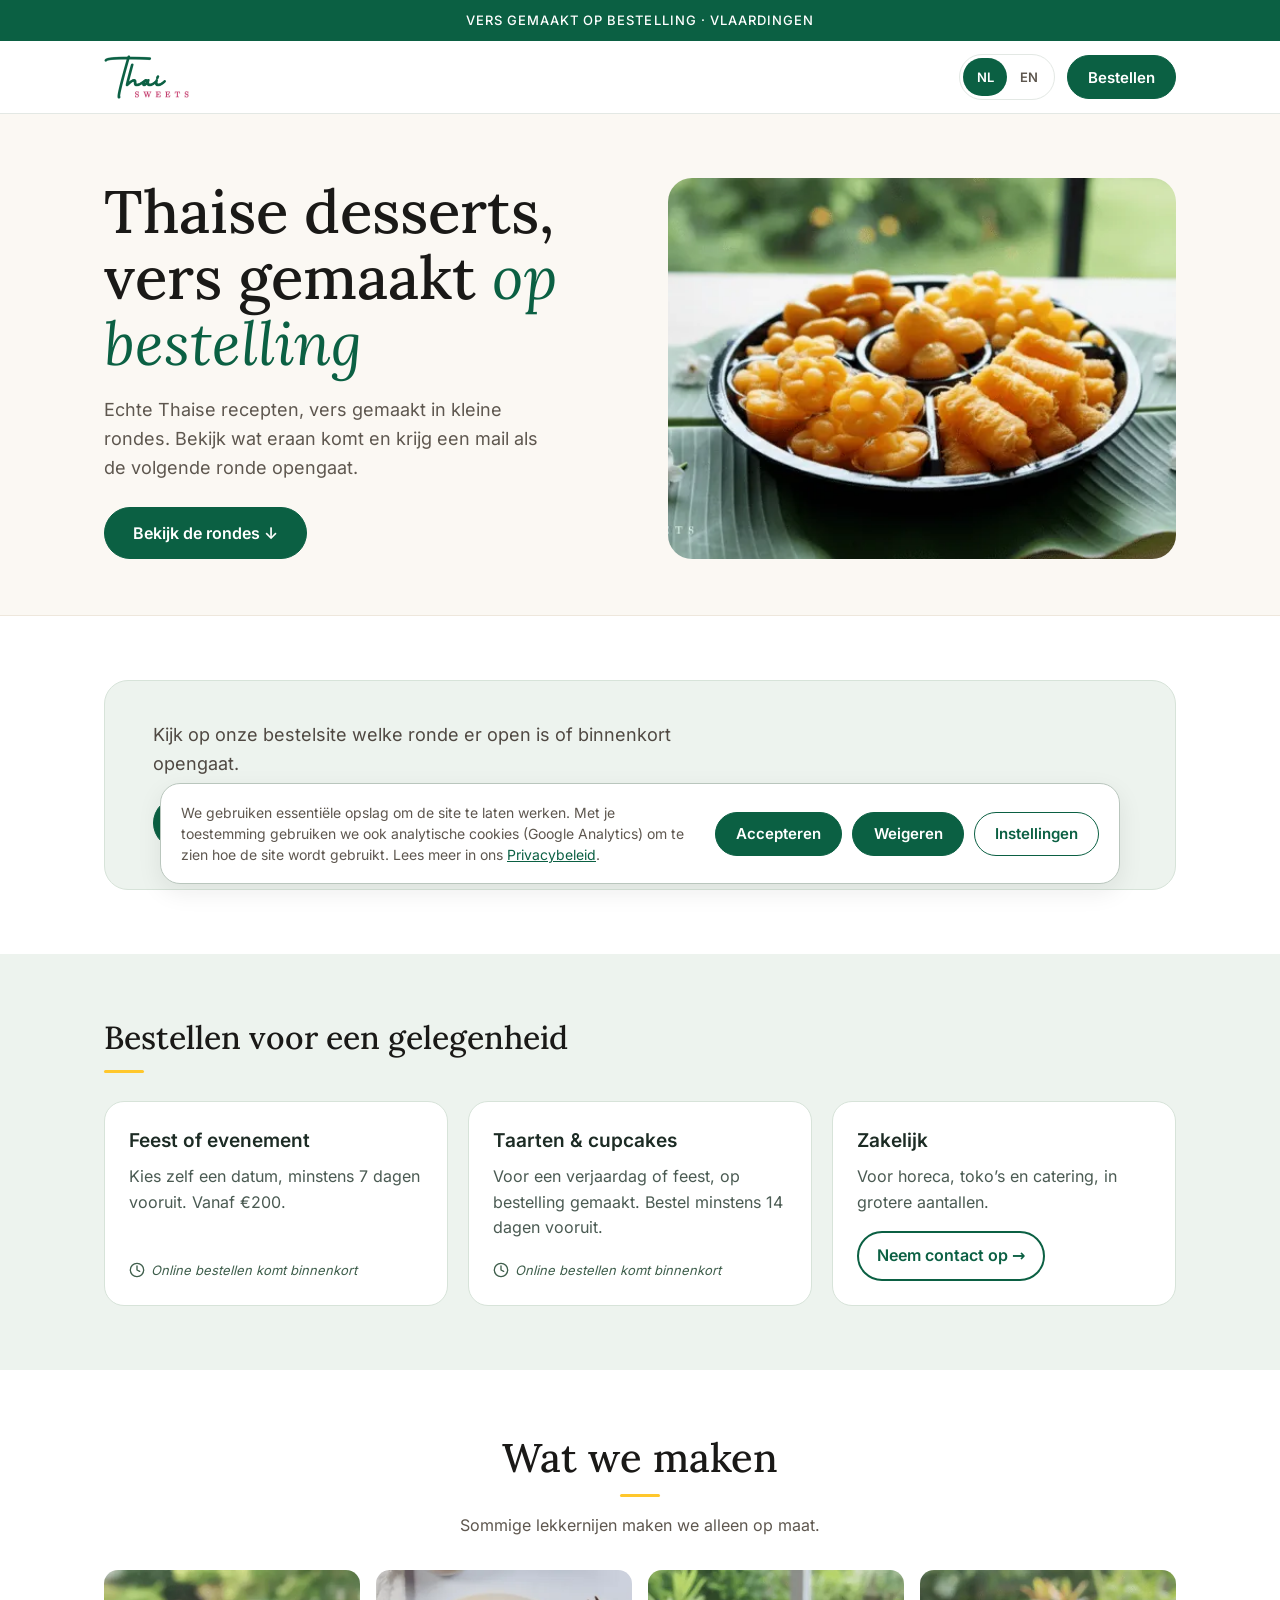
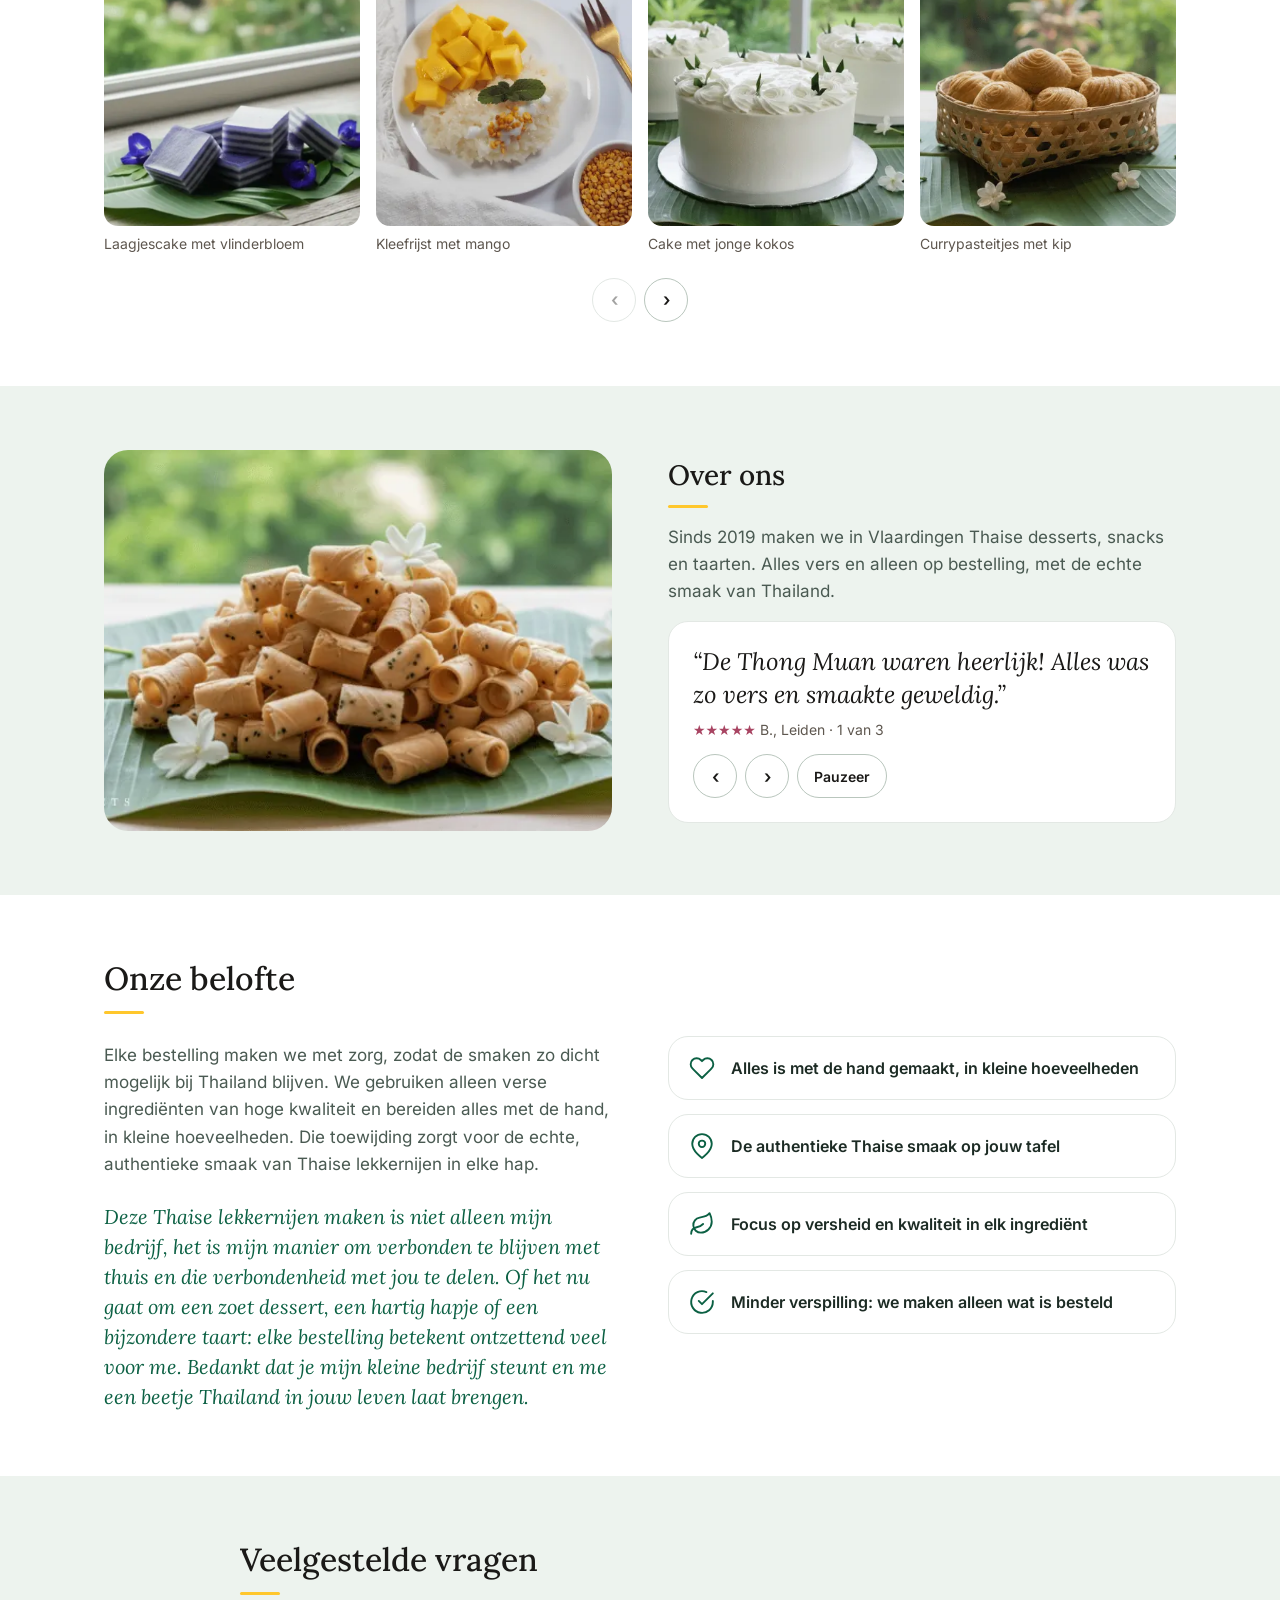
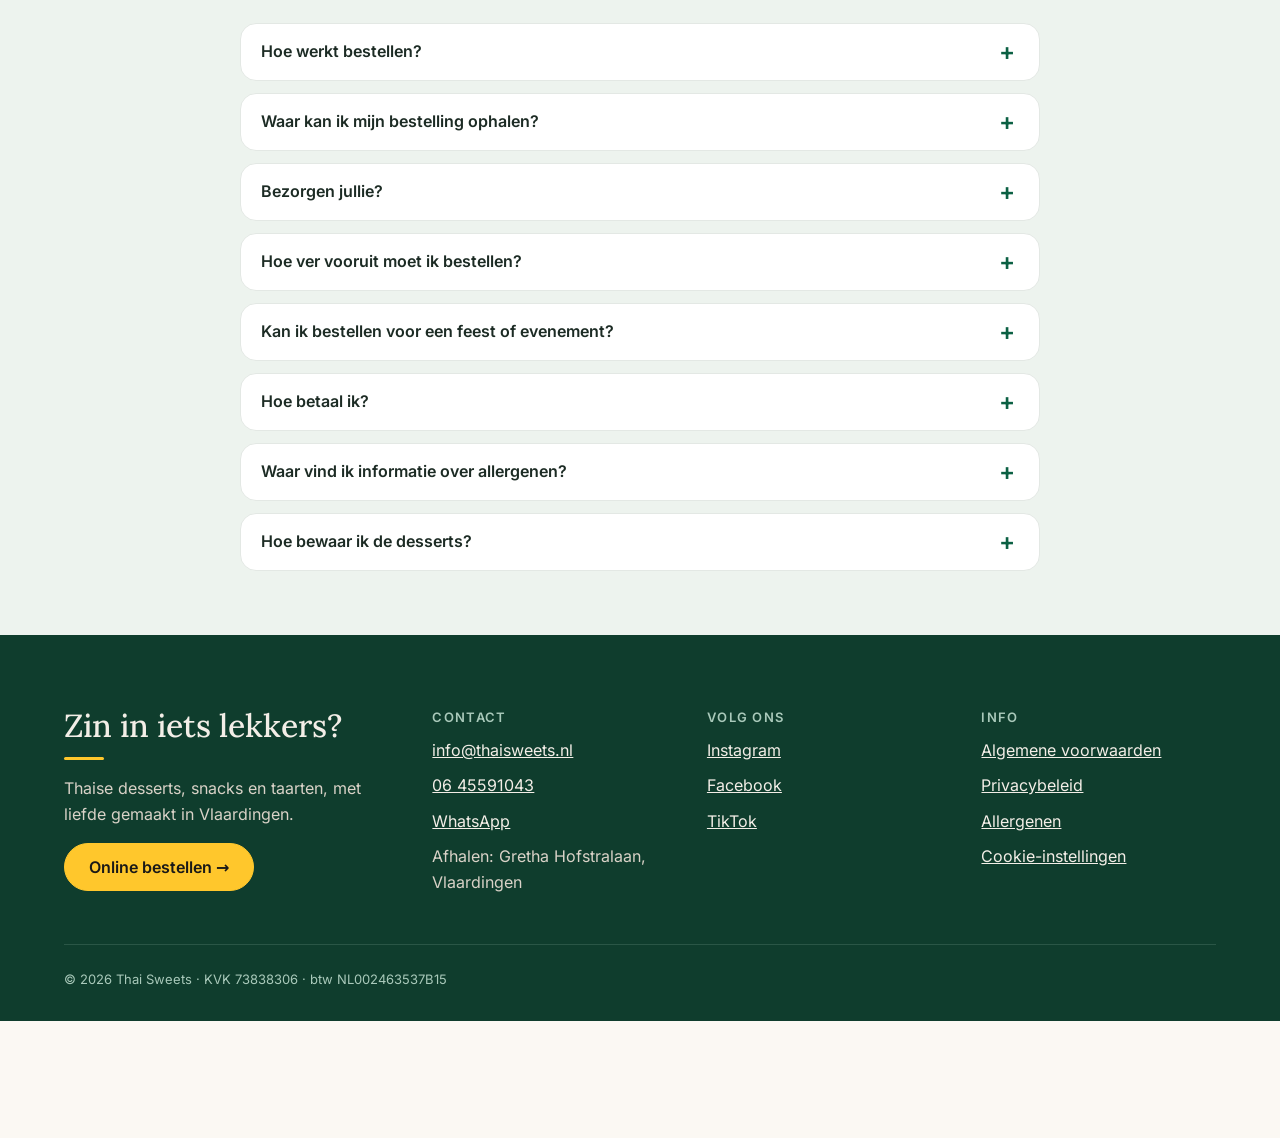
==== commit 891b4bf8: "Apex redirect, social share image, centred promise list, FAQ icon fix - Worker: thaisweets.nl (apex)" ====
--- a/index.html
+++ b/index.html
@@ -9,7 +9,10 @@
   <link rel="canonical" href="https://www.thaisweets.nl/">
   <meta property="og:title" content="Thai Sweets | Thaise desserts vers op bestelling in Vlaardingen">
   <meta property="og:description" content="Echte Thaise desserts, snacks en taarten, vers gemaakt in kleine rondes in Vlaardingen. Bekijk de komende rondes en bestel online.">
-  <meta property="og:image" content="https://www.thaisweets.nl/images/menu/golden-auspicious-set.webp">
+  <meta property="og:image" content="https://www.thaisweets.nl/images/og/thai-sweets-og.jpg">
+  <meta property="og:image:width" content="1200">
+  <meta property="og:image:height" content="630">
+  <meta name="twitter:card" content="summary_large_image">
   <meta property="og:type" content="website">
   <meta property="og:url" content="https://www.thaisweets.nl/">
   <link rel="icon" href="favicon.ico?v=6" sizes="any">
--- a/css/home.css
+++ b/css/home.css
@@ -320,7 +320,7 @@
 
 /* Our Promise & Connection */
 .promise { background: #fff; }
-.promise__grid { max-width: 1072px; margin: 0 auto; display: grid; grid-template-columns: minmax(0, 1fr) minmax(0, 1fr); gap: 56px; align-items: start; }
+.promise__grid { max-width: 1072px; margin: 0 auto; display: grid; grid-template-columns: minmax(0, 1fr) minmax(0, 1fr); gap: 56px; align-items: center; }
 .promise__text { display: flex; flex-direction: column; gap: 16px; }
 .promise__text .section-title { margin-bottom: 12px; }
 .promise__text > p { font-size: 17px; color: #4a5a52; }
@@ -344,7 +344,7 @@
 .faq__item summary:focus-visible { outline: 3px solid #0b6043; outline-offset: 2px; }
 .faq__icon { flex: none; width: 24px; text-align: center; font-size: 24px; line-height: 1; color: #0b6043; }
 .faq__icon::before { content: "+"; }
-.faq__item[open] .faq__icon::before { content: "2"; }
+.faq__item[open] .faq__icon::before { content: "\2212"; }
 .faq__a { padding: 0 20px 18px; color: #4a5a52; }
 .faq__a a { font-weight: 600; }
 
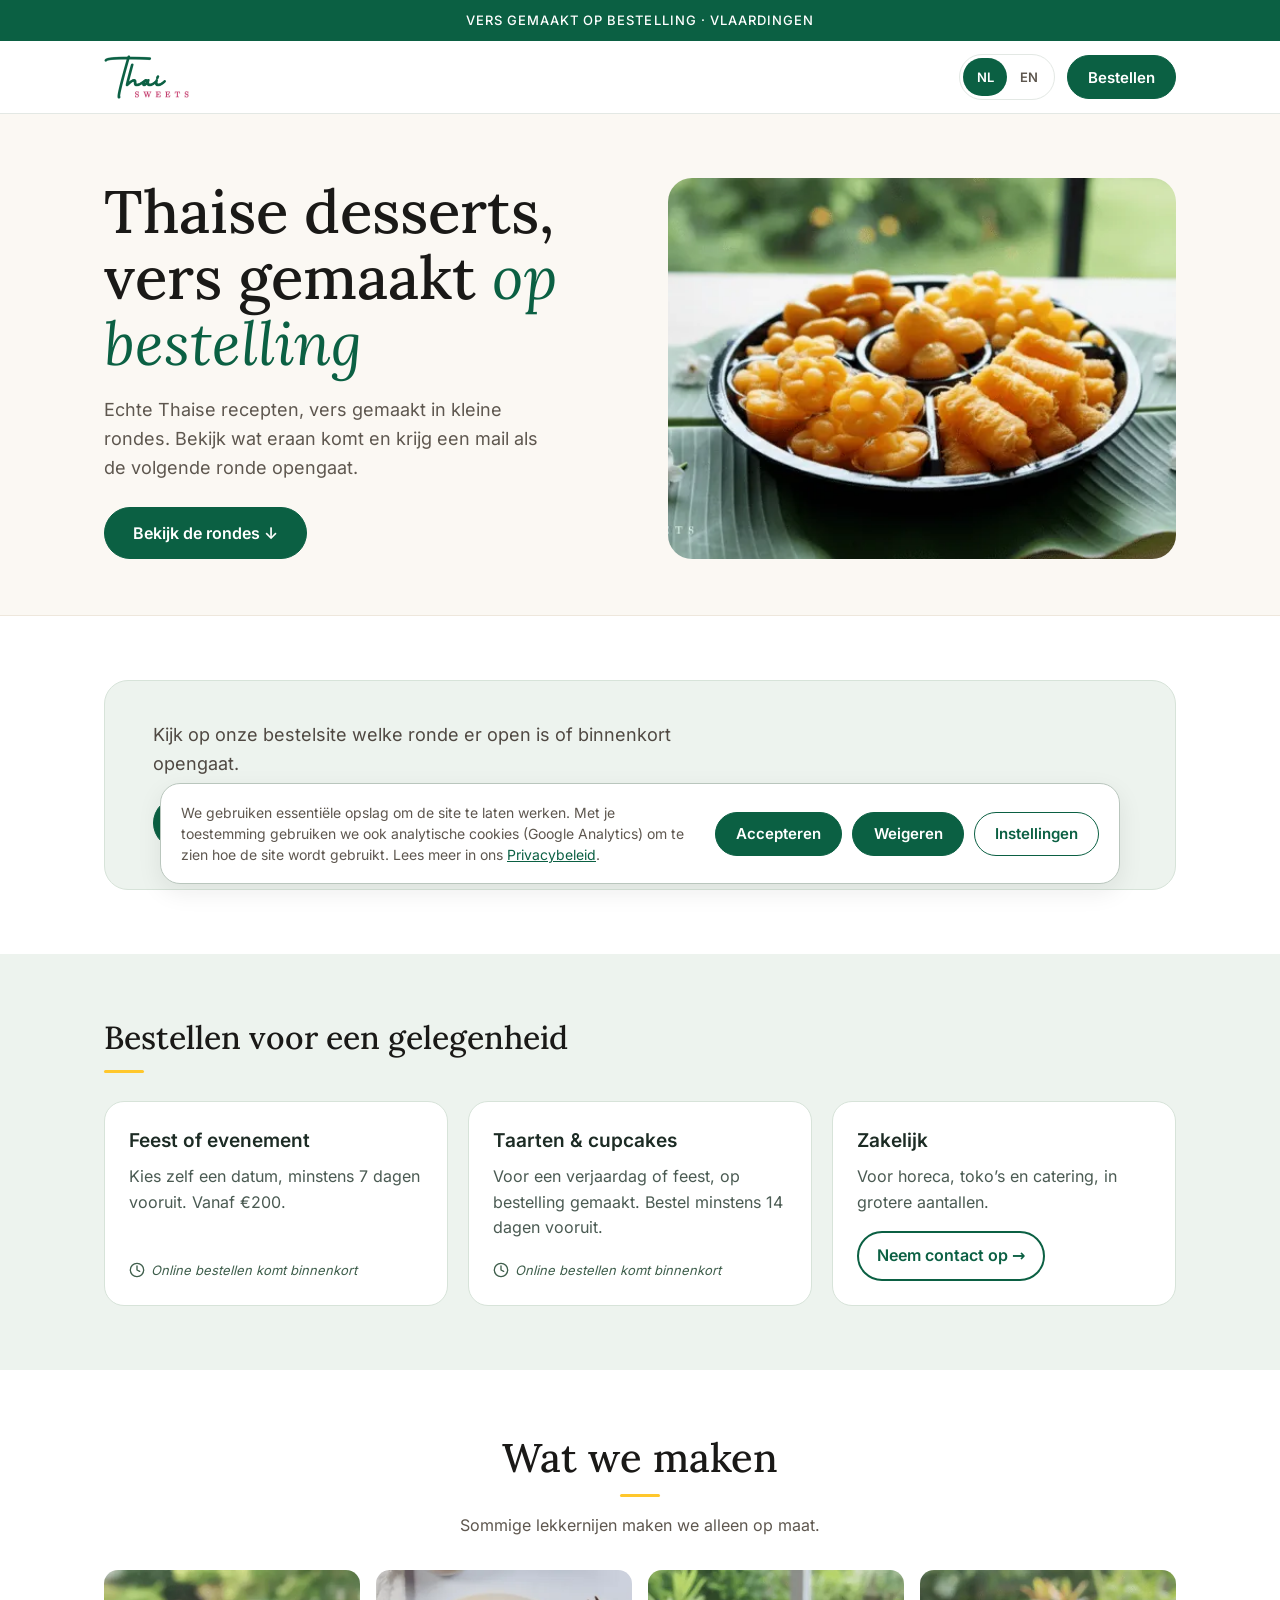
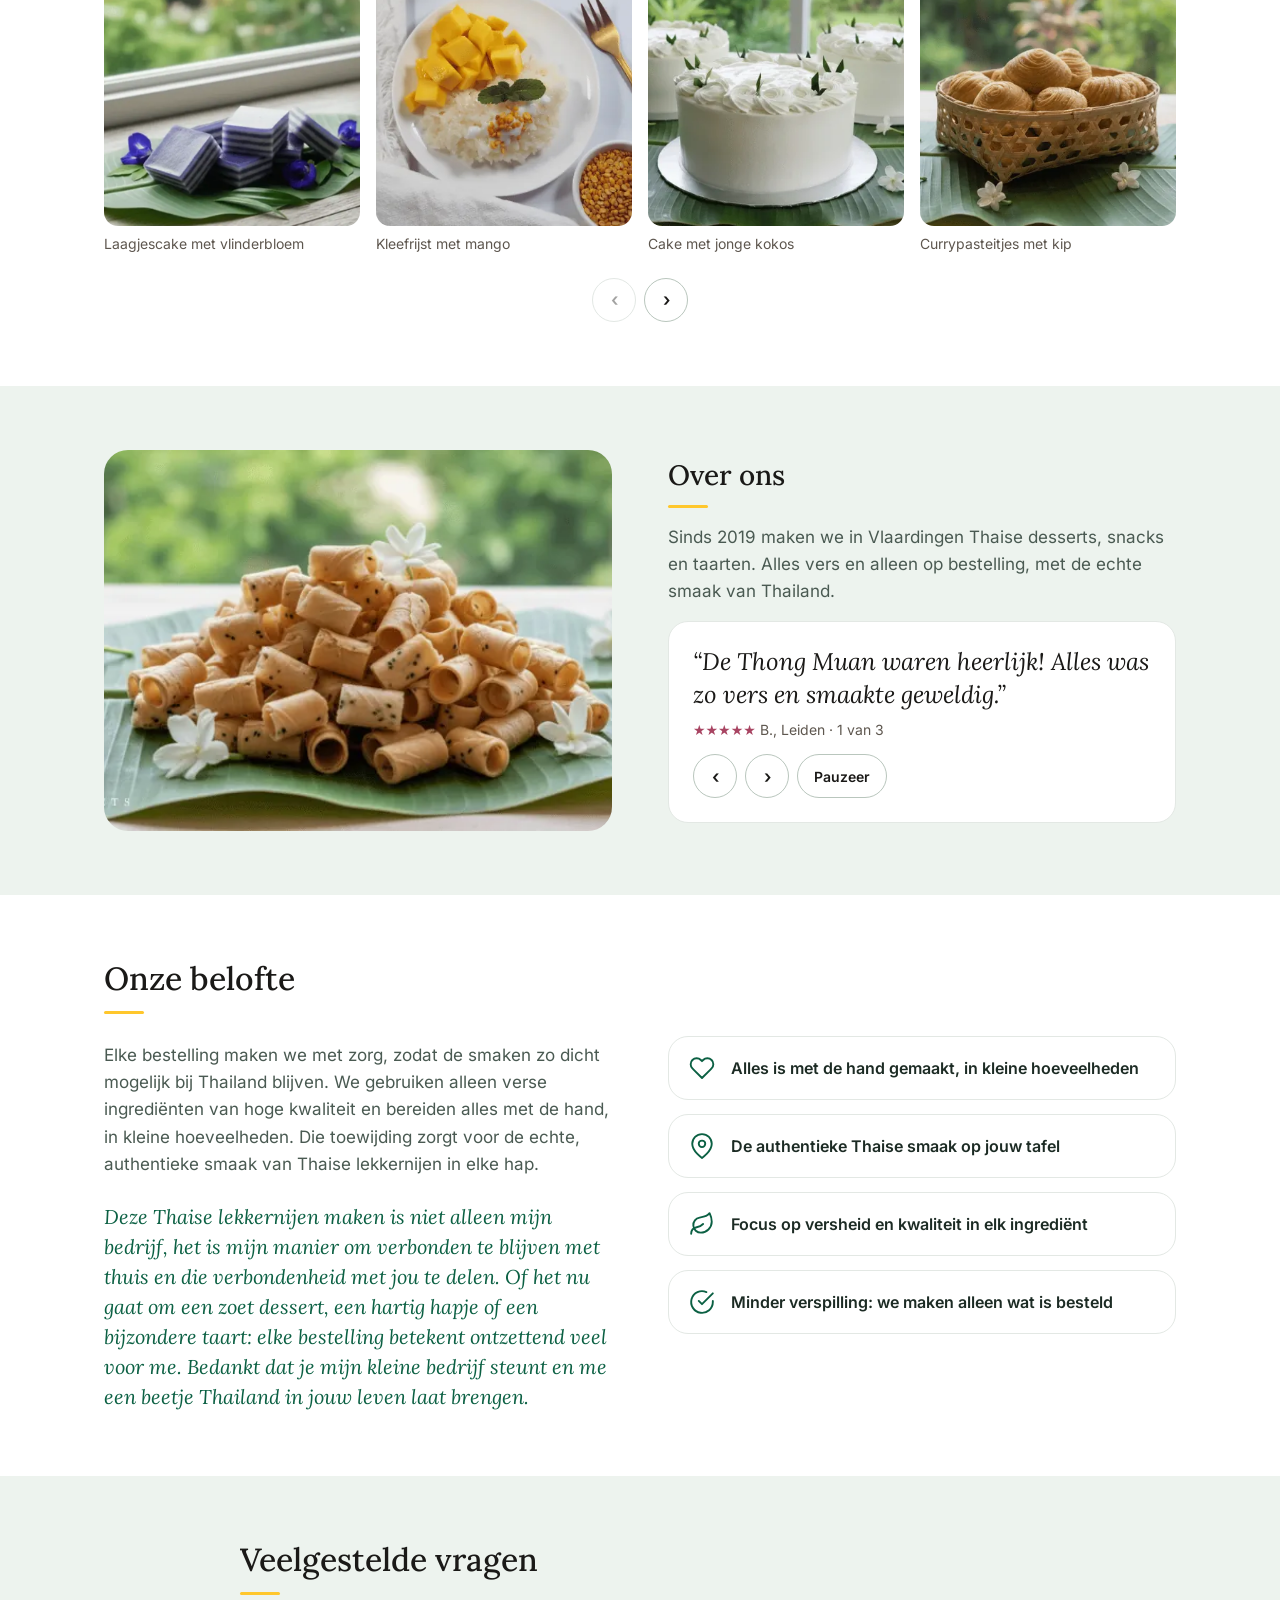
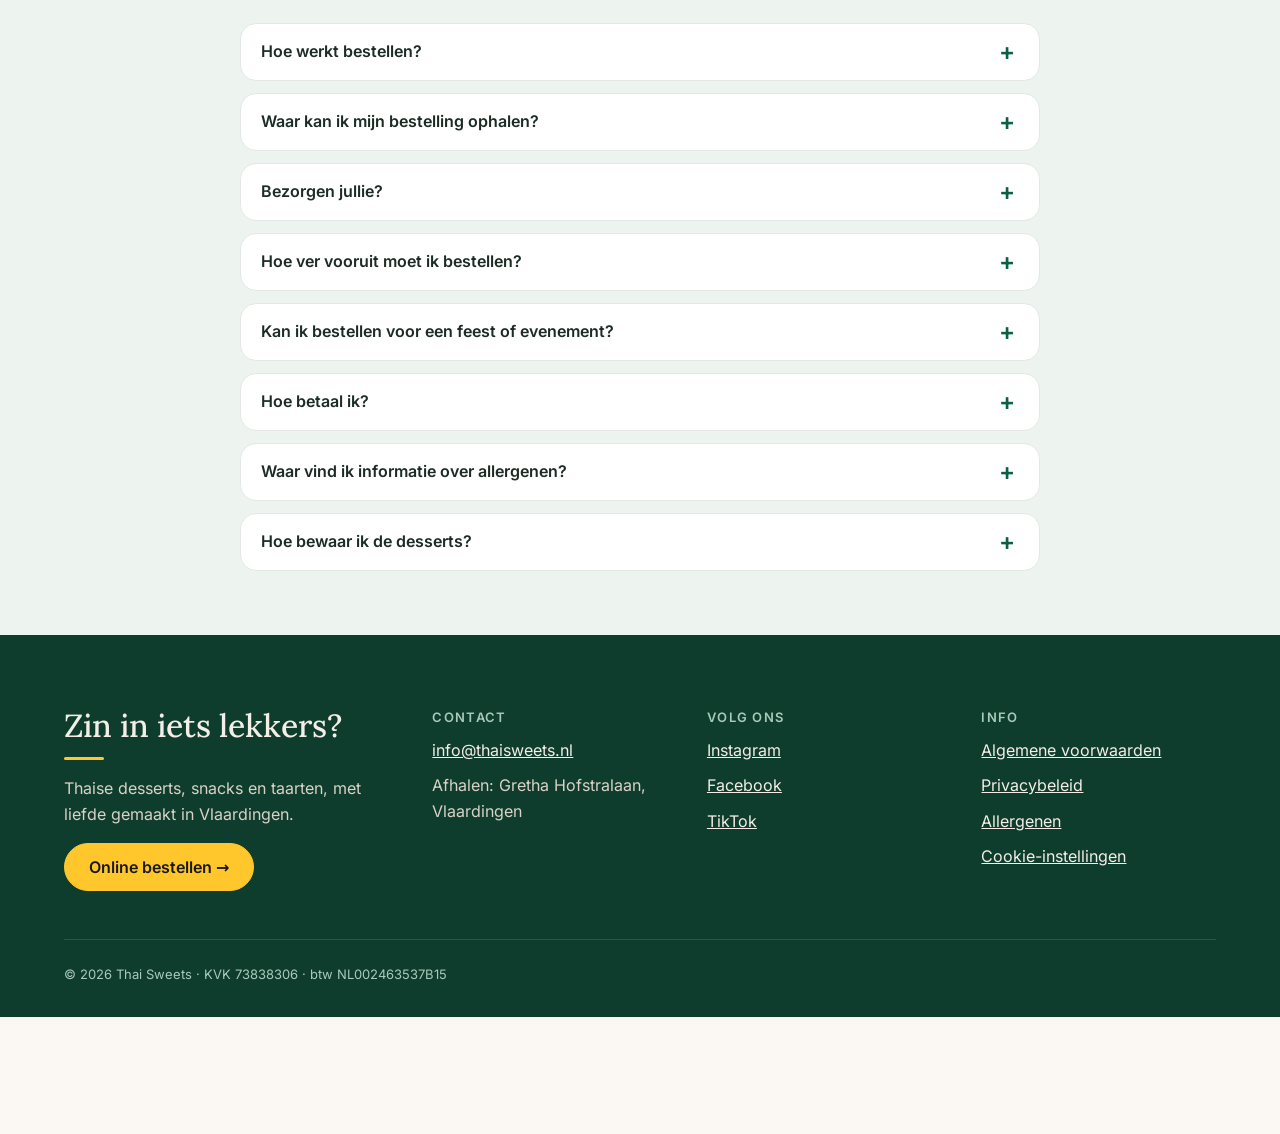
==== commit 15917533: "site: remove phone number and WhatsApp link from footer and JSON-LD Co-Authored-By: Claude Sonnet 5." ====
--- a/index.html
+++ b/index.html
@@ -303,8 +303,6 @@
         <div class="foot__col">
           <h3 data-i18n="home2.contact">Contact</h3>
           <a href="mailto:info@thaisweets.nl">info@thaisweets.nl</a>
-          <a href="tel:+31645591043">06 45591043</a>
-          <a href="https://wa.me/31645591043" rel="noopener noreferrer" target="_blank">WhatsApp</a>
           <span data-i18n="home2.pickup">Afhalen: Gretha Hofstralaan, Vlaardingen</span>
         </div>
         <div class="foot__col">
@@ -384,7 +382,6 @@
     "name": "Thai Sweets",
     "url": "https://www.thaisweets.nl/",
     "email": "info@thaisweets.nl",
-    "telephone": "+31645591043",
     "address": {
       "@type": "PostalAddress",
       "streetAddress": "Gretha Hofstralaan",
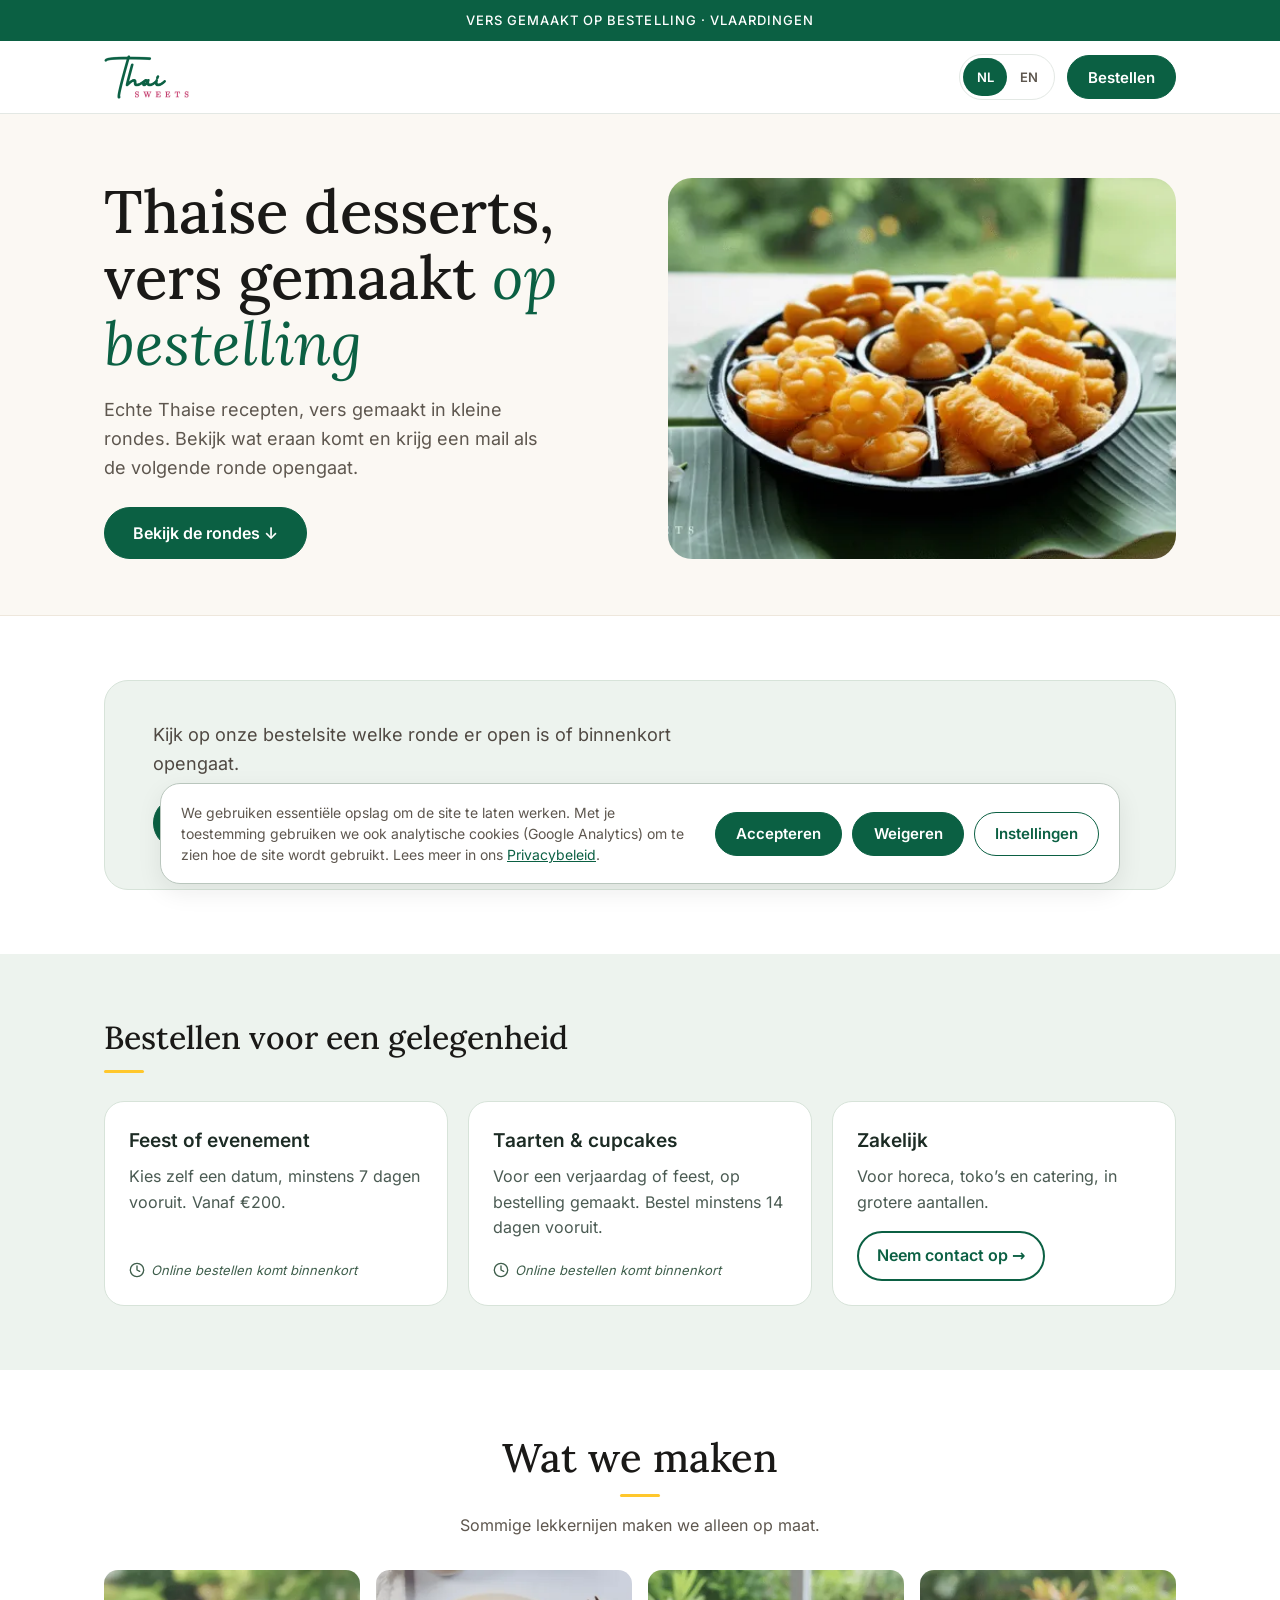
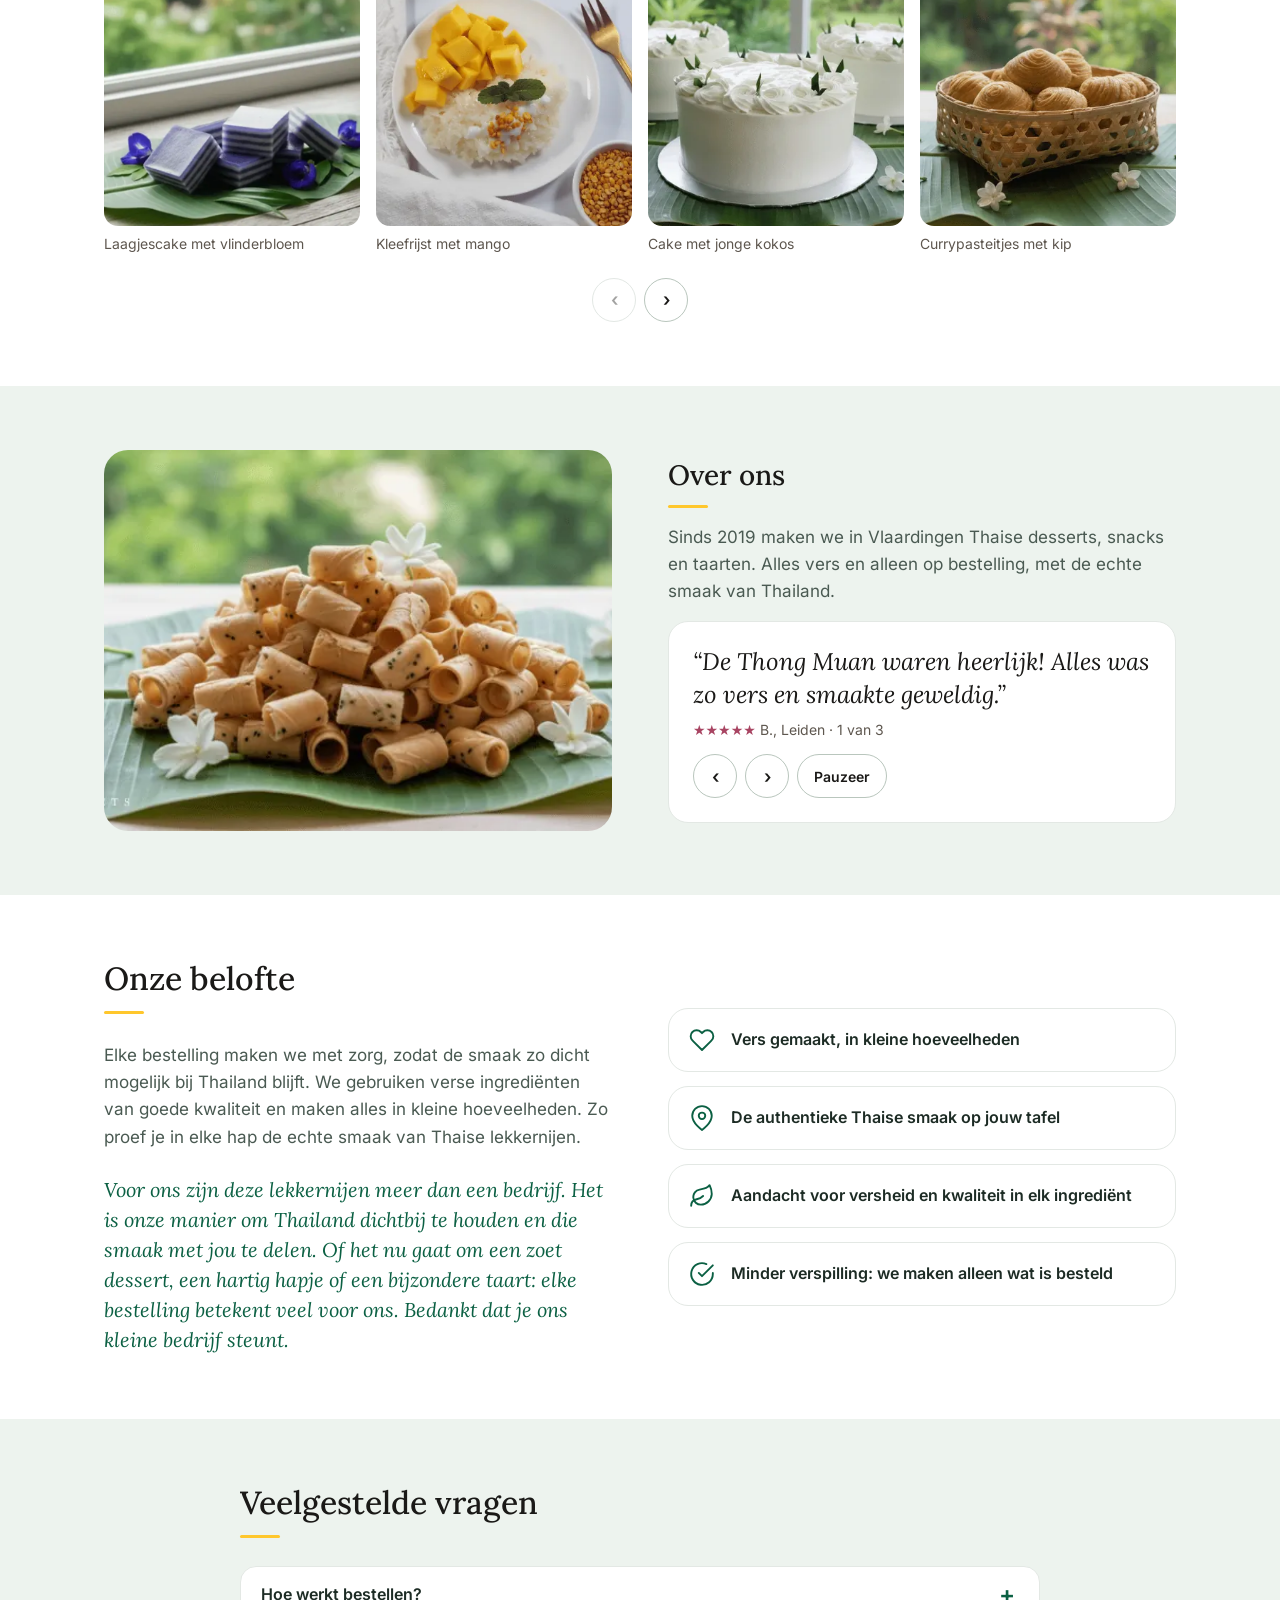
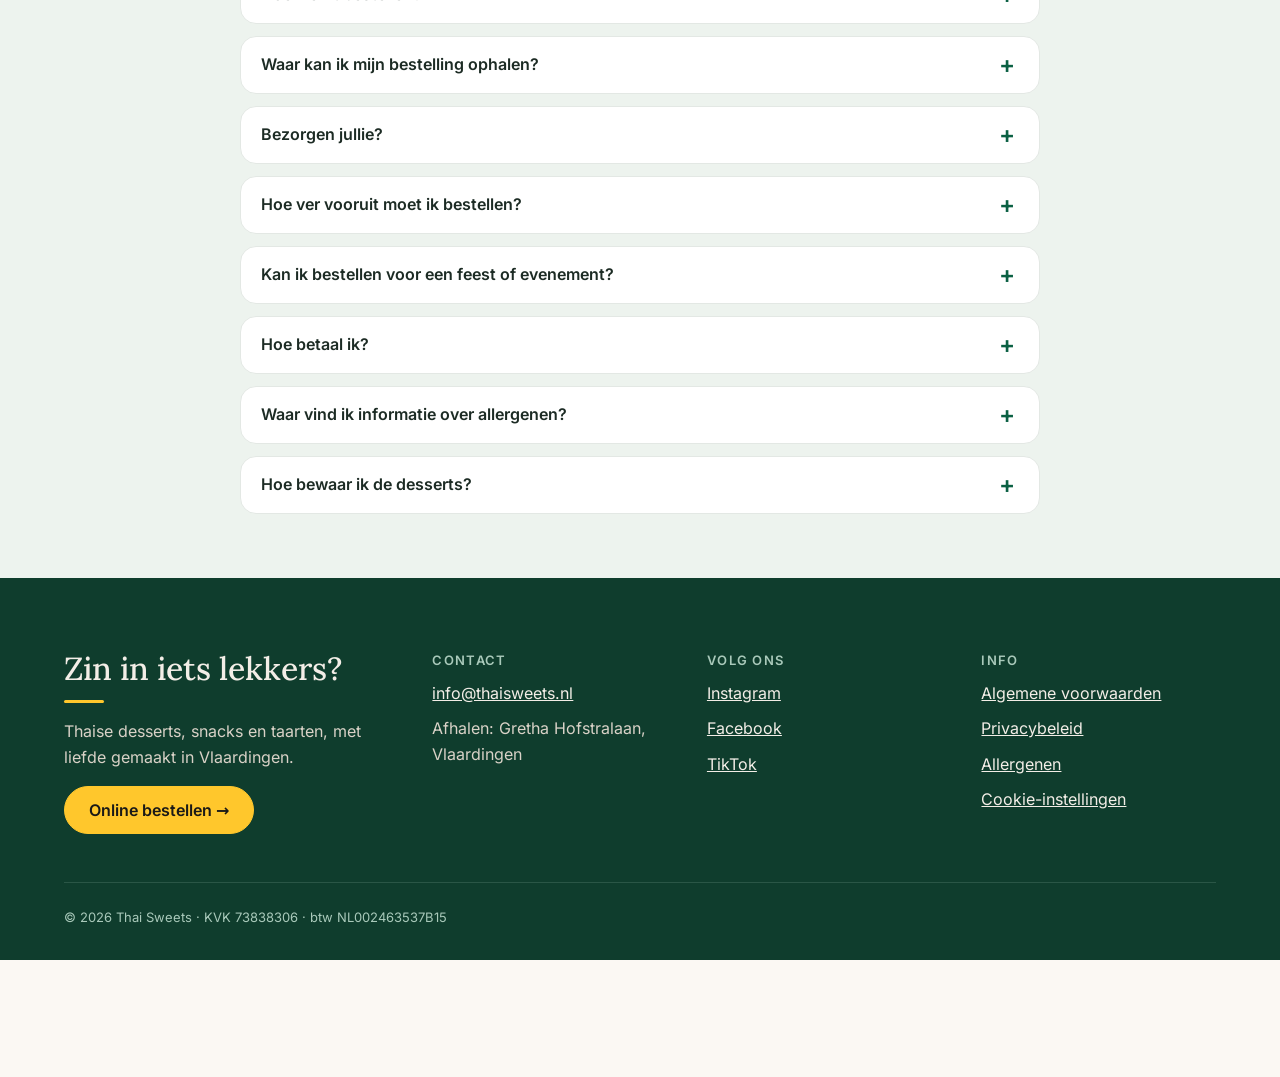
==== commit d1b214aa: "site: promise copy in we-voice without handmade; FAQ payment methods Co-Authored-By: Claude Sonnet 5" ====
--- a/index.html
+++ b/index.html
@@ -241,13 +241,13 @@
       <div class="promise__grid">
         <div class="promise__text">
           <h2 class="section-title" id="promise-title" data-i18n="home2.promiseTitle">Onze belofte</h2>
-          <p data-i18n="home2.promiseIntro">Elke bestelling maken we met zorg, zodat de smaken zo dicht mogelijk bij Thailand blijven. We gebruiken alleen verse ingrediënten van hoge kwaliteit en bereiden alles met de hand, in kleine hoeveelheden. Die toewijding zorgt voor de echte, authentieke smaak van Thaise lekkernijen in elke hap.</p>
-          <p class="promise__close" data-i18n="home2.promiseClose">Deze Thaise lekkernijen maken is niet alleen mijn bedrijf, het is mijn manier om verbonden te blijven met thuis en die verbondenheid met jou te delen. Of het nu gaat om een zoet dessert, een hartig hapje of een bijzondere taart: elke bestelling betekent ontzettend veel voor me. Bedankt dat je mijn kleine bedrijf steunt en me een beetje Thailand in jouw leven laat brengen.</p>
+          <p data-i18n="home2.promiseIntro">Elke bestelling maken we met zorg, zodat de smaak zo dicht mogelijk bij Thailand blijft. We gebruiken verse ingrediënten van goede kwaliteit en maken alles in kleine hoeveelheden. Zo proef je in elke hap de echte smaak van Thaise lekkernijen.</p>
+          <p class="promise__close" data-i18n="home2.promiseClose">Voor ons zijn deze lekkernijen meer dan een bedrijf. Het is onze manier om Thailand dichtbij te houden en die smaak met jou te delen. Of het nu gaat om een zoet dessert, een hartig hapje of een bijzondere taart: elke bestelling betekent veel voor ons. Bedankt dat je ons kleine bedrijf steunt.</p>
         </div>
         <ul class="promise__items">
-          <li><span class="promise__icon"><svg aria-hidden="true" width="26" height="26" viewBox="0 0 24 24" fill="none" stroke="currentColor" stroke-width="1.75" stroke-linecap="round" stroke-linejoin="round"><path d="M20.84 4.61a5.5 5.5 0 0 0-7.78 0L12 5.67l-1.06-1.06a5.5 5.5 0 0 0-7.78 7.78l1.06 1.06L12 21.23l7.78-7.78 1.06-1.06a5.5 5.5 0 0 0 0-7.78z"></path></svg></span><span data-i18n="home2.promiseItem1">Alles is met de hand gemaakt, in kleine hoeveelheden</span></li>
+          <li><span class="promise__icon"><svg aria-hidden="true" width="26" height="26" viewBox="0 0 24 24" fill="none" stroke="currentColor" stroke-width="1.75" stroke-linecap="round" stroke-linejoin="round"><path d="M20.84 4.61a5.5 5.5 0 0 0-7.78 0L12 5.67l-1.06-1.06a5.5 5.5 0 0 0-7.78 7.78l1.06 1.06L12 21.23l7.78-7.78 1.06-1.06a5.5 5.5 0 0 0 0-7.78z"></path></svg></span><span data-i18n="home2.promiseItem1">Vers gemaakt, in kleine hoeveelheden</span></li>
           <li><span class="promise__icon"><svg aria-hidden="true" width="26" height="26" viewBox="0 0 24 24" fill="none" stroke="currentColor" stroke-width="1.75" stroke-linecap="round" stroke-linejoin="round"><path d="M21 10c0 7-9 13-9 13s-9-6-9-13a9 9 0 0 1 18 0z"></path><circle cx="12" cy="10" r="3"></circle></svg></span><span data-i18n="home2.promiseItem2">De authentieke Thaise smaak op jouw tafel</span></li>
-          <li><span class="promise__icon"><svg aria-hidden="true" width="26" height="26" viewBox="0 0 24 24" fill="none" stroke="currentColor" stroke-width="1.75" stroke-linecap="round" stroke-linejoin="round"><path d="M11 20A7 7 0 0 1 9.8 6.1C15.5 5 17 4.48 19 2c1 2 2 4.18 2 8 0 5.5-4.78 10-10 10z"></path><path d="M2 21c0-3 1.85-5.36 5.08-6C9.5 14.52 12 13 13 12"></path></svg></span><span data-i18n="home2.promiseItem3">Focus op versheid en kwaliteit in elk ingrediënt</span></li>
+          <li><span class="promise__icon"><svg aria-hidden="true" width="26" height="26" viewBox="0 0 24 24" fill="none" stroke="currentColor" stroke-width="1.75" stroke-linecap="round" stroke-linejoin="round"><path d="M11 20A7 7 0 0 1 9.8 6.1C15.5 5 17 4.48 19 2c1 2 2 4.18 2 8 0 5.5-4.78 10-10 10z"></path><path d="M2 21c0-3 1.85-5.36 5.08-6C9.5 14.52 12 13 13 12"></path></svg></span><span data-i18n="home2.promiseItem3">Aandacht voor versheid en kwaliteit in elk ingrediënt</span></li>
           <li><span class="promise__icon"><svg aria-hidden="true" width="26" height="26" viewBox="0 0 24 24" fill="none" stroke="currentColor" stroke-width="1.75" stroke-linecap="round" stroke-linejoin="round"><path d="M22 11.08V12a10 10 0 1 1-5.93-9.14"></path><polyline points="22 4 12 14.01 9 11.01"></polyline></svg></span><span data-i18n="home2.promiseItem4">Minder verspilling: we maken alleen wat is besteld</span></li>
         </ul>
       </div>
@@ -278,7 +278,7 @@
         </details>
         <details class="faq__item" data-faq>
           <summary><span class="faq__q" data-i18n="home2.faqQ6">Hoe betaal ik?</span><span class="faq__icon" aria-hidden="true"></span></summary>
-          <div class="faq__a"><p data-i18n="home2.faqA6" data-i18n-attr="html">Je betaalt online met iDEAL wanneer je je bestelling plaatst.</p></div>
+          <div class="faq__a"><p data-i18n="home2.faqA6" data-i18n-attr="html">Je betaalt online met iDEAL | Wero of per bankoverschrijving wanneer je je bestelling plaatst.</p></div>
         </details>
         <details class="faq__item" data-faq>
           <summary><span class="faq__q" data-i18n="home2.faqQ7">Waar vind ik informatie over allergenen?</span><span class="faq__icon" aria-hidden="true"></span></summary>
@@ -445,7 +445,7 @@
         "name": "Hoe betaal ik?",
         "acceptedAnswer": {
           "@type": "Answer",
-          "text": "Je betaalt online met iDEAL wanneer je je bestelling plaatst."
+          "text": "Je betaalt online met iDEAL | Wero of per bankoverschrijving wanneer je je bestelling plaatst."
         }
       },
       {
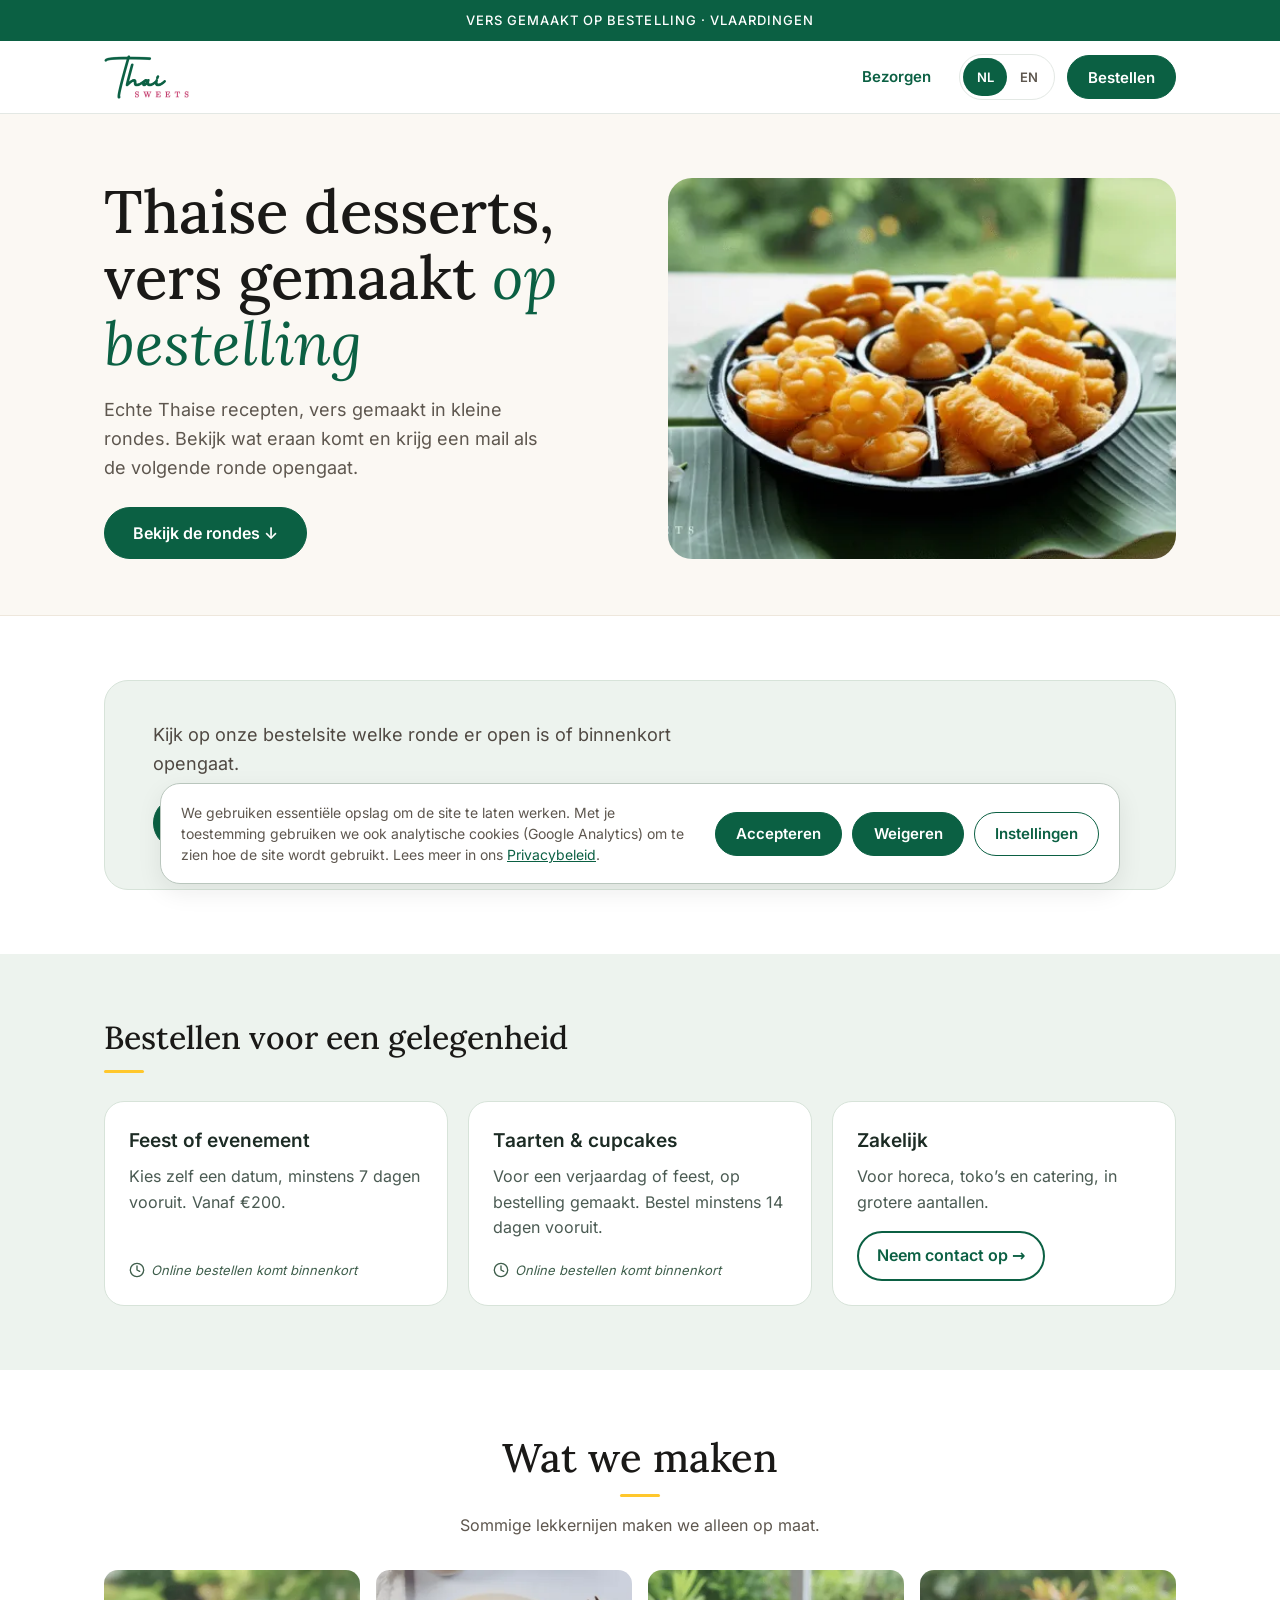
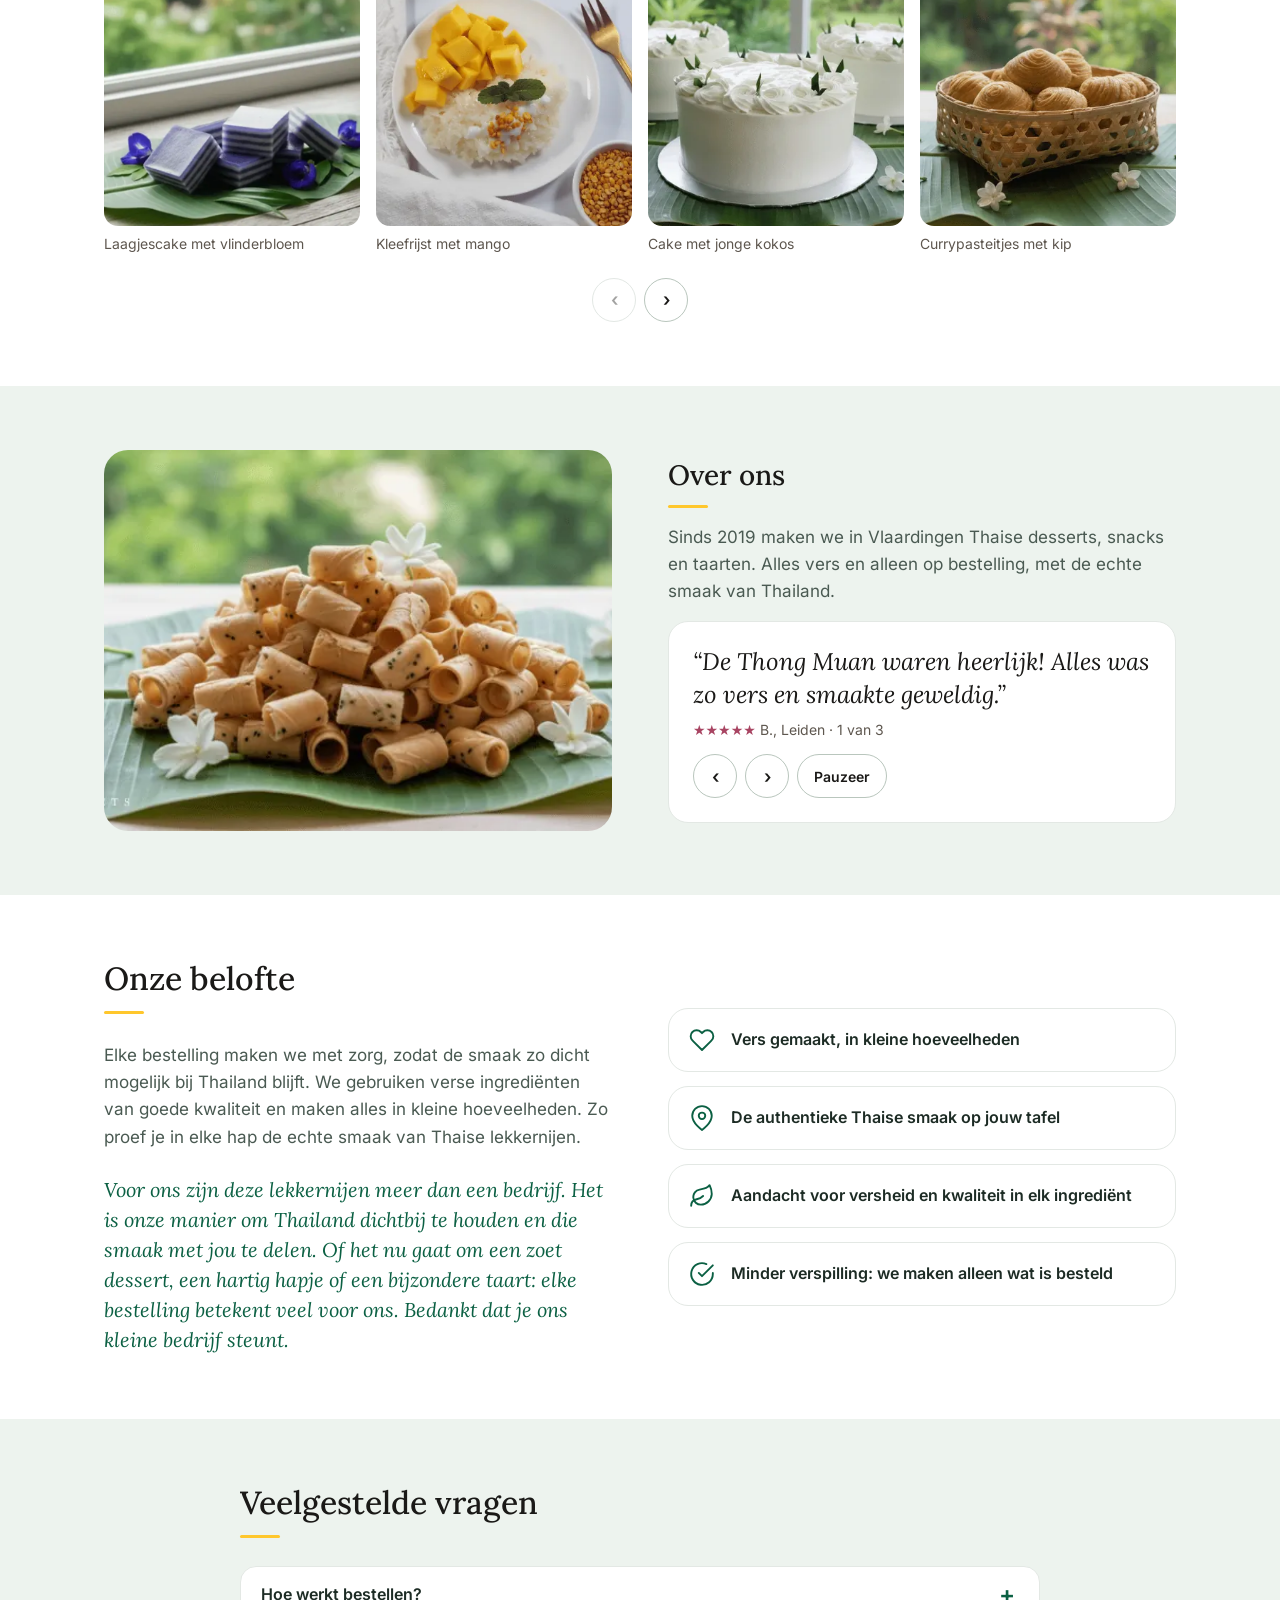
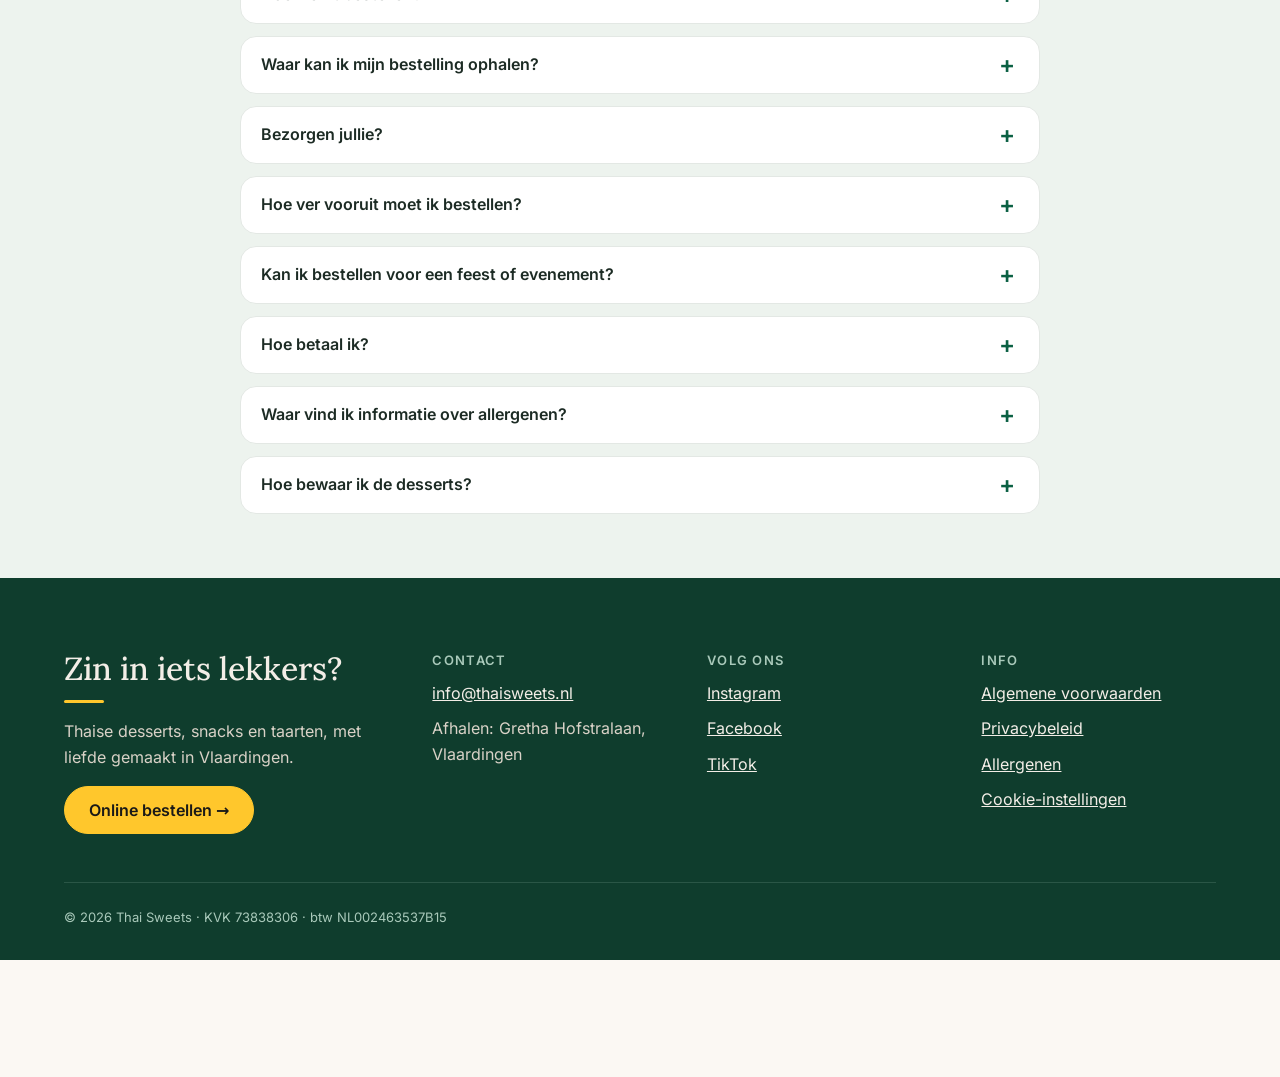
==== commit d618a8b4: "site: Bezorgen page (zones, postcode check, map, per-km custom orders) Co-Authored-By: Claude Sonnet" ====
--- a/index.html
+++ b/index.html
@@ -55,6 +55,9 @@
       <a class="logo" href="#top" aria-label="Thai Sweets, naar boven" data-i18n="home2.homeLabel" data-i18n-attr="aria-label">
         <img src="images/logo/logo-horizontal-340.webp" width="340" height="175" alt="Thai Sweets">
       </a>
+      <nav class="header-nav" aria-label="Hoofdmenu" data-i18n="home2.navLabel" data-i18n-attr="aria-label">
+        <a href="bezorgen.html" data-i18n="home2.delivery">Bezorgen</a>
+      </nav>
       <div class="header-actions">
         <div class="lang-switch" role="group" aria-label="Taal">
           <button type="button" data-lang="nl" aria-label="NL, Nederlands" aria-pressed="true">NL</button>
--- a/css/home.css
+++ b/css/home.css
@@ -79,6 +79,13 @@
 }
 .logo { display: flex; align-items: center; }
 .logo img { height: 44px; width: auto; display: block; }
+.header-nav { margin-left: auto; }
+.header-nav a {
+  display: inline-flex; align-items: center; min-height: 44px; padding: 0 12px; font-weight: 600; font-size: 15px;
+  color: var(--green-text); text-decoration: none; border-radius: 999px;
+}
+.header-nav a:hover { background: #eef5f1; color: var(--green-hover); }
+.header-nav a[aria-current="page"] { text-decoration: underline; text-underline-offset: 6px; text-decoration-thickness: 2px; }
 .header-actions { display: flex; align-items: center; gap: 12px; }
 .lang-switch { display: flex; border: 1px solid var(--line); border-radius: 999px; padding: 3px; }
 .lang-switch button {
@@ -395,7 +402,8 @@
 @media (max-width: 480px) {
   .notify-form__row { flex-direction: column; }
   .notify-form__row .btn { width: 100%; }
-  .site-header__inner { padding: 0 16px; gap: 8px; }
+  .site-header__inner { padding: 0 16px; gap: 0 8px; flex-wrap: wrap; height: auto; min-height: 60px; }
+  .header-nav { order: 3; width: 100%; margin: 0; border-top: 1px solid var(--line); display: flex; justify-content: center; }
   .header-actions { gap: 8px; }
   .logo img { height: 36px; }
   .btn--sm { padding: 0 14px; }
